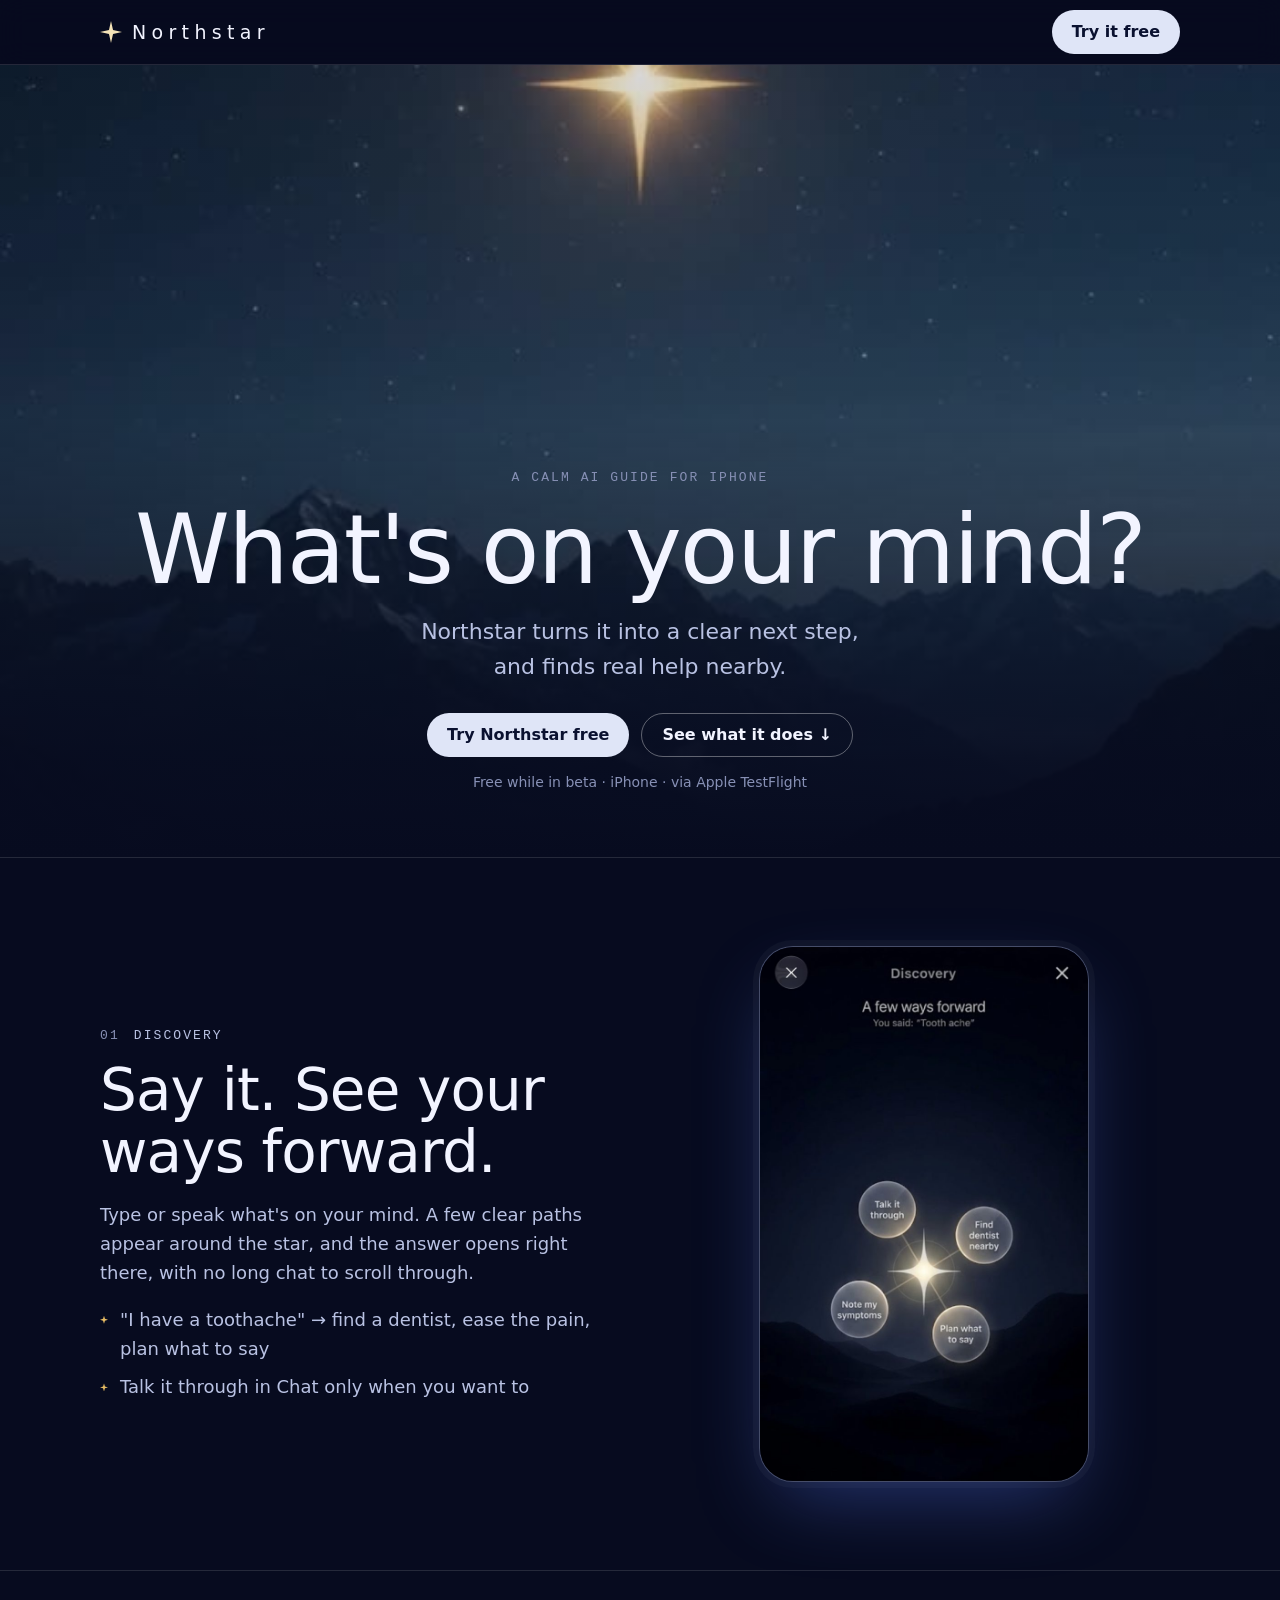
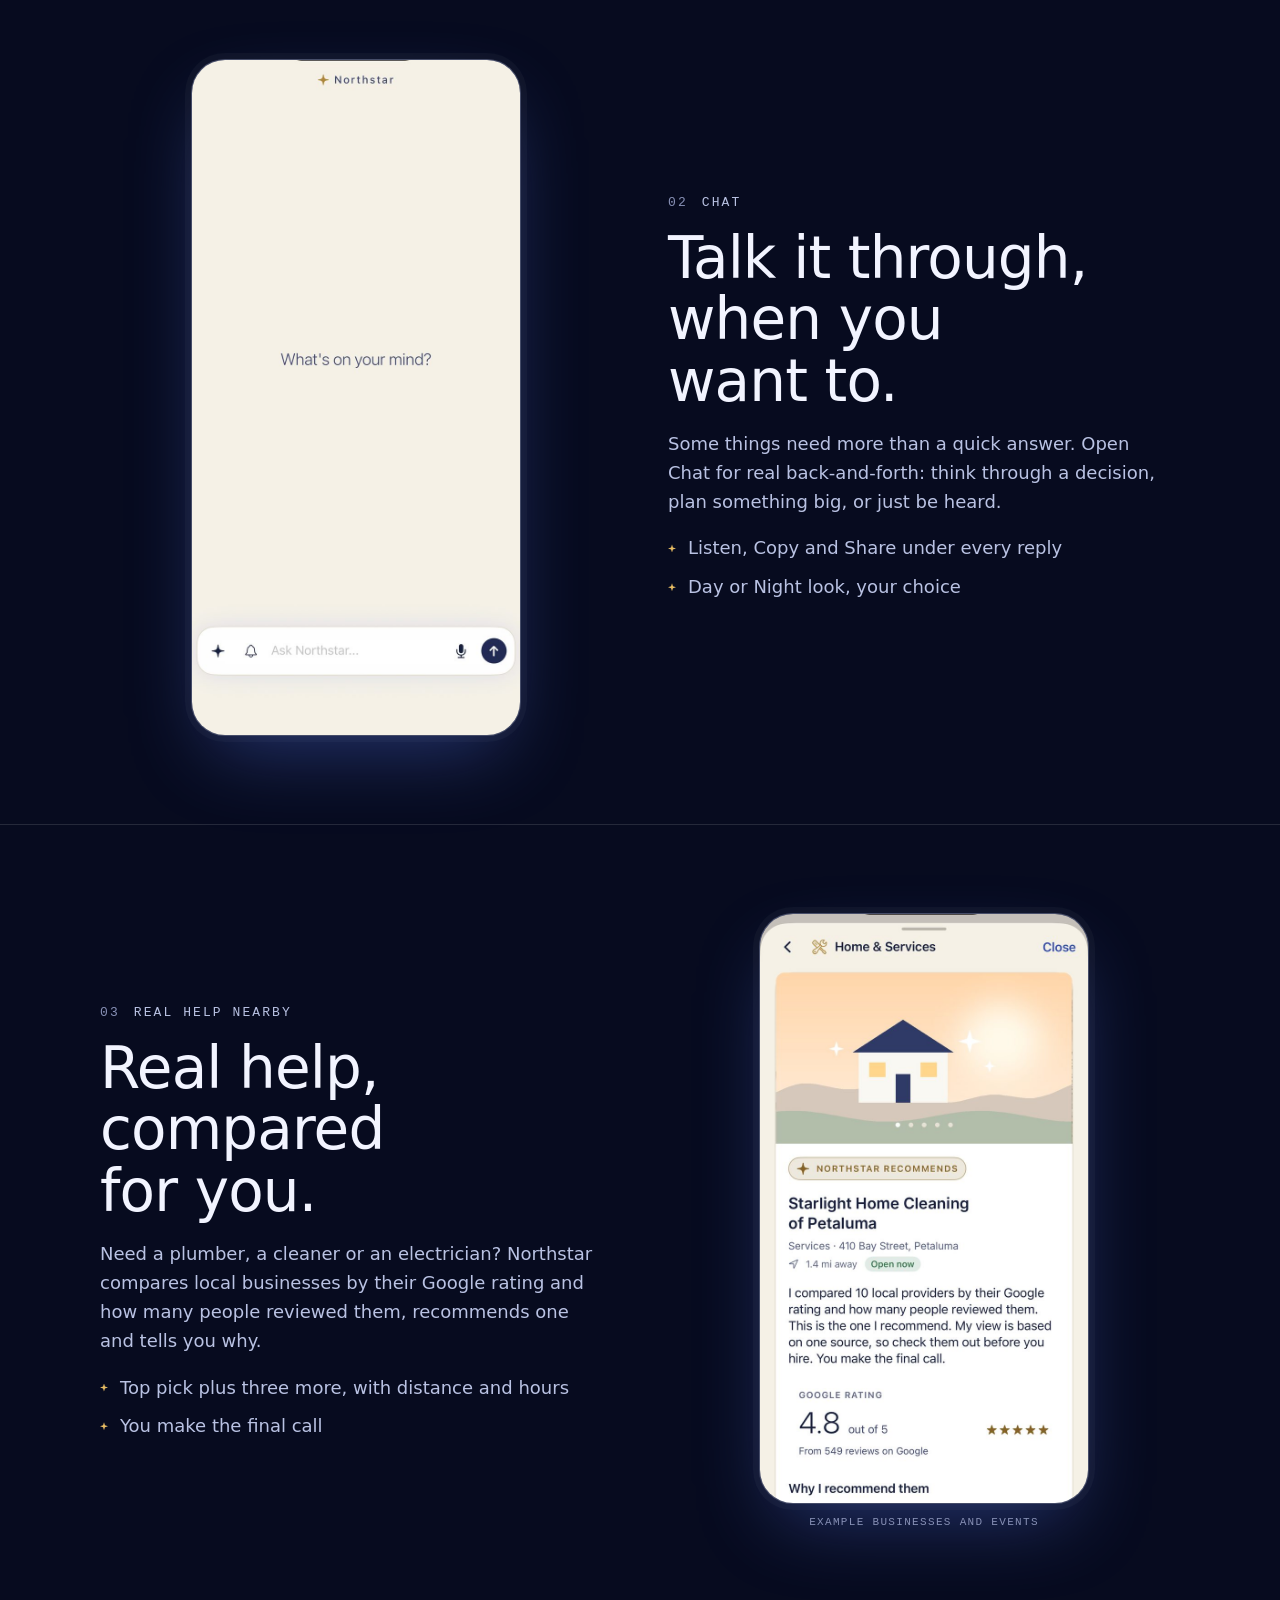
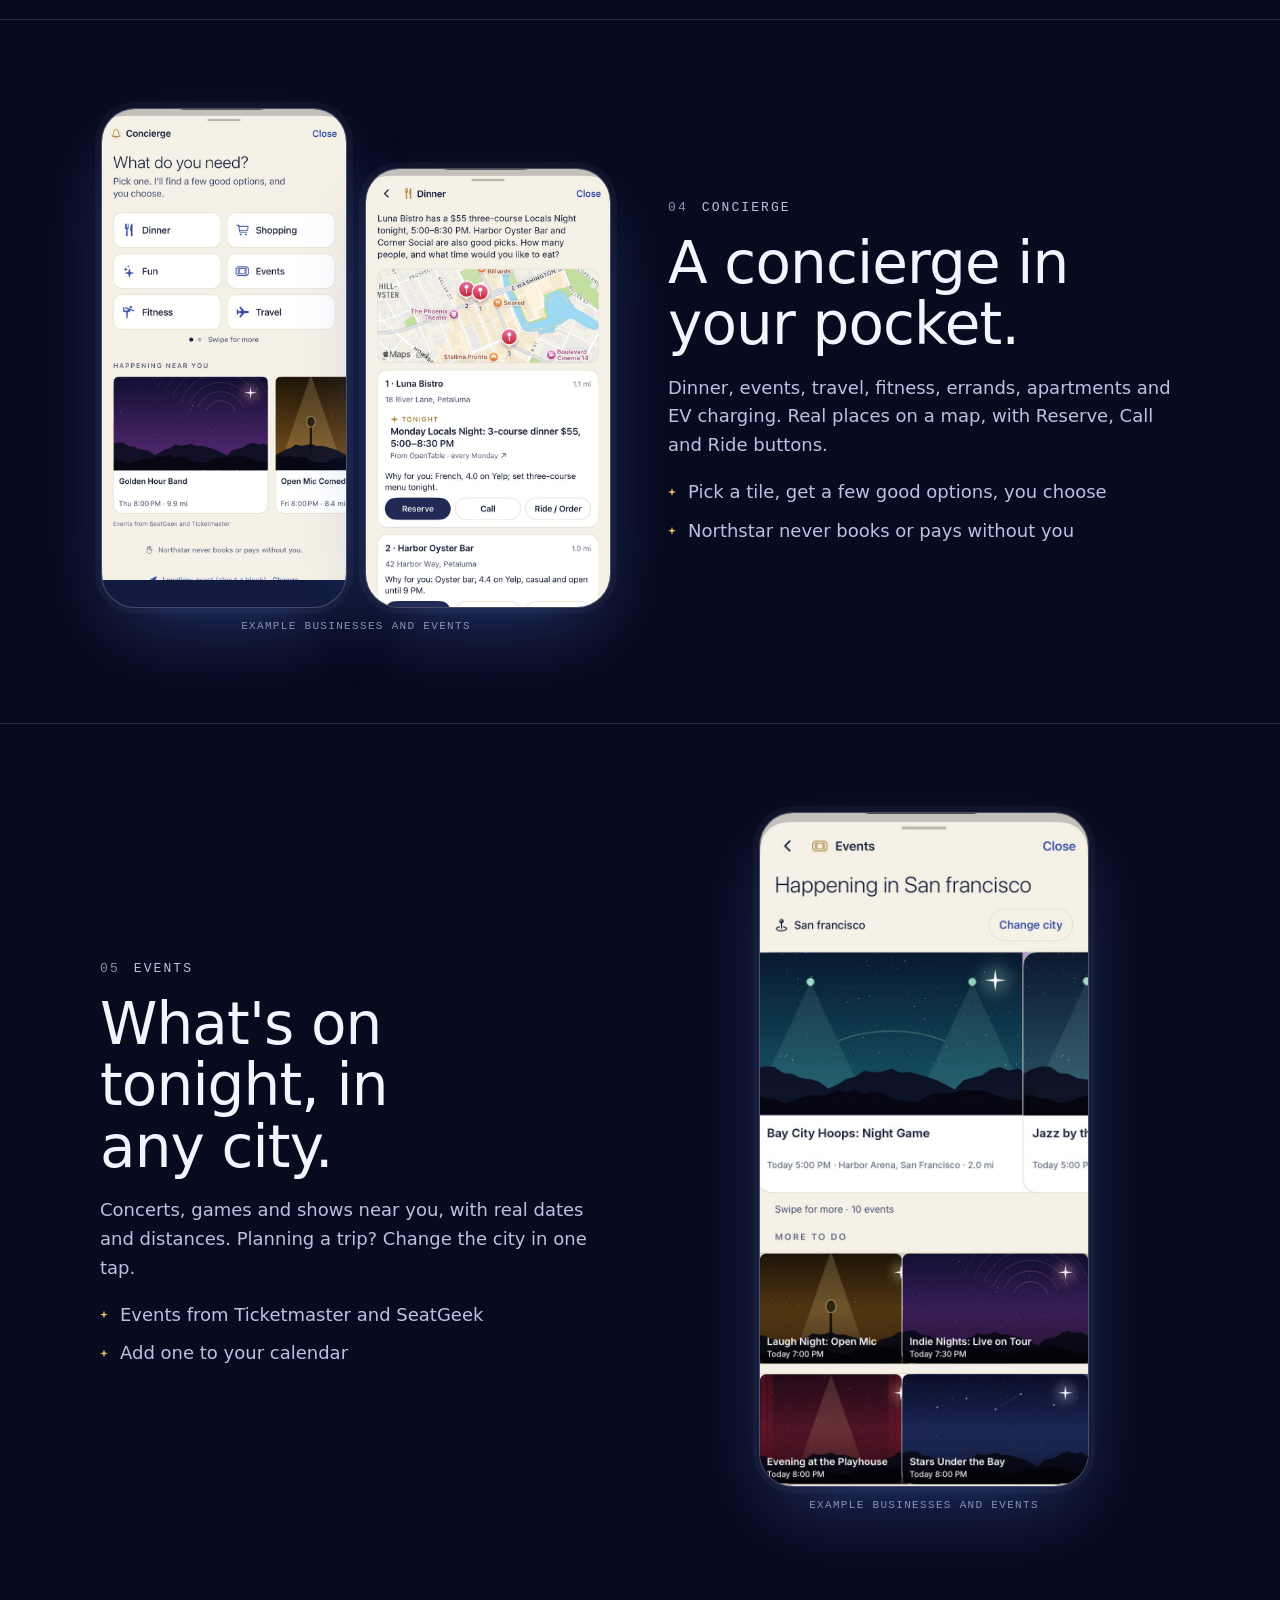
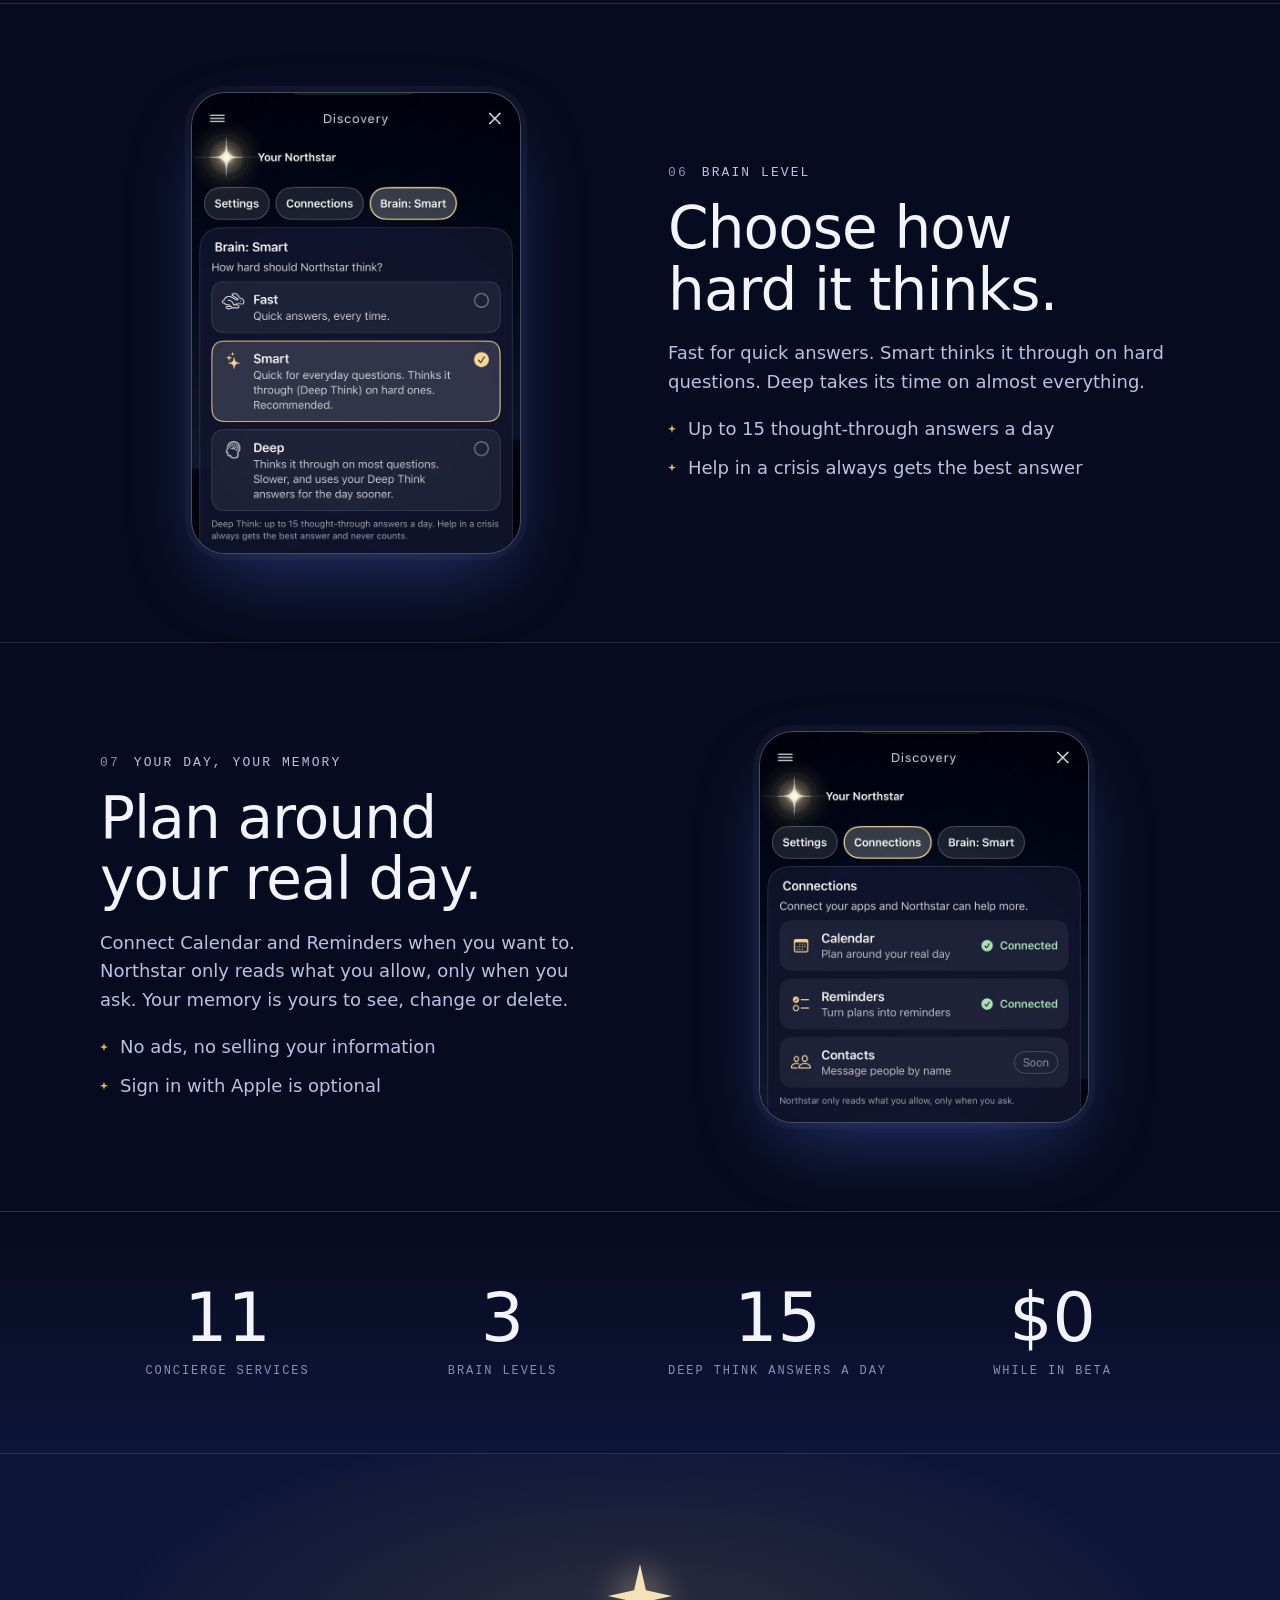
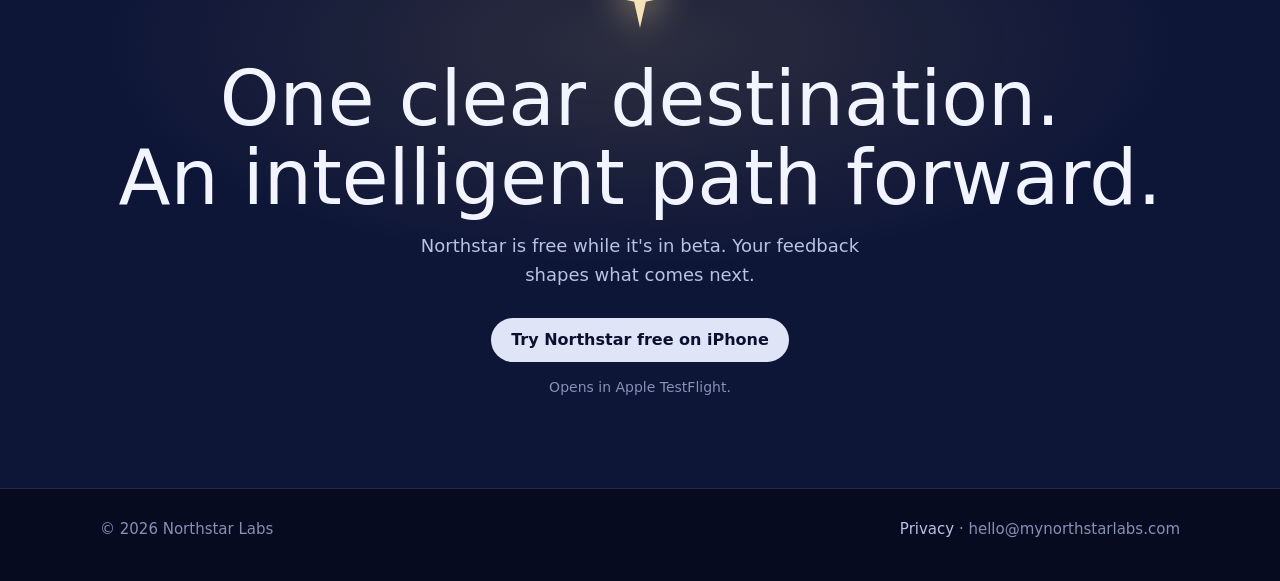
==== index.html @ f735e150 "New scrolling home page; privacy page update" ====
<!doctype html><html lang="en"><head><meta charset="utf-8"><meta name="viewport" content="width=device-width,initial-scale=1,viewport-fit=cover">
<title>Northstar: a calm AI guide for iPhone</title>
<meta name="description" content="Say what's on your mind. Northstar turns it into a clear next step and finds real help nearby. Free while in beta.">
<meta property="og:title" content="Northstar: a calm AI guide for iPhone">
<meta property="og:description" content="Say what's on your mind. Northstar turns it into a clear next step and finds real help nearby. Free while in beta.">
<meta property="og:image" content="https://mynorthstarlabs.com/media/share.jpg">
<meta property="og:url" content="https://mynorthstarlabs.com/">
<meta name="theme-color" content="#070b1f">
<link rel="icon" href="icon.png"></head><body>
<style>
/* Layout: one dark scrolling story. Video hero, then one feature per screen: number + title + plain sentence + the real app screen. */
:root{
  --night:#070b1f; --night2:#0e1638; --panel:#121b3f; --line:rgba(255,255,255,.12);
  --ink:#f2f4ff; --soft:#b9c2e3; --mute:#8790b5; --gold:#e6bb63; --silver:#dfe5f7;
  --display:-apple-system,"SF Pro Display",system-ui,"Segoe UI",Roboto,sans-serif;
  --mono:ui-monospace,"SF Mono",Menlo,Consolas,monospace;
  color-scheme:dark;
}
*{box-sizing:border-box}
html{scroll-behavior:smooth}
body{margin:0;background:var(--night);color:var(--ink);font-family:var(--display);font-size:18px;line-height:1.6;-webkit-font-smoothing:antialiased}
a{color:inherit}
.gutter{padding-left:max(20px,env(safe-area-inset-left,0px));padding-right:max(20px,env(safe-area-inset-right,0px))}
.wrap{max-width:1080px;margin:0 auto}

/* top bar */
.bar{position:sticky;top:env(safe-area-inset-top,0px);z-index:20;background:rgba(7,11,31,.72);backdrop-filter:blur(14px);-webkit-backdrop-filter:blur(14px);border-bottom:1px solid var(--line)}
.bar .wrap{display:flex;align-items:center;justify-content:space-between;height:64px}
.mark{display:flex;align-items:center;gap:10px;text-decoration:none;font-weight:300;letter-spacing:.28em;font-size:19px}
.mark svg{width:22px;height:22px}
.pill{display:inline-flex;align-items:center;gap:8px;min-height:44px;padding:0 20px;border-radius:999px;text-decoration:none;font-weight:600;font-size:16px}
.pill.light{background:var(--silver);color:#0a1130}
.pill.ghost{border:1px solid rgba(255,255,255,.35);color:var(--ink)}
.pill:focus-visible{outline:2px solid var(--gold);outline-offset:3px}

/* hero */
.hero{position:relative;min-height:min(88svh,900px);display:flex;align-items:flex-end;overflow:hidden;isolation:isolate}
.hero video,.hero .poster{position:absolute;inset:0;width:100%;height:100%;object-fit:cover;z-index:-2}
.hero::after{content:"";position:absolute;inset:0;z-index:-1;background:linear-gradient(180deg,rgba(7,11,31,.15) 0%,rgba(7,11,31,.2) 45%,rgba(7,11,31,.92) 88%,var(--night) 100%)}
.hero .wrap{width:100%;padding-block:0 64px;text-align:center}
.eyebrow{font-family:var(--mono);font-size:13px;letter-spacing:.16em;text-transform:uppercase;color:var(--mute)}
.eyebrow b{color:var(--soft);font-weight:400;margin-left:14px}
.hero h1{font-weight:200;font-size:clamp(46px,11vw,96px);line-height:1.02;letter-spacing:-.02em;margin:14px 0 14px;text-wrap:balance}
.hero p{margin:0 auto;max-width:34ch;color:var(--soft);font-size:clamp(18px,4.4vw,22px)}
.actions{display:flex;flex-wrap:wrap;gap:12px;justify-content:center;margin-top:28px}
.small{font-size:14px;color:var(--mute);margin-top:14px}

/* features */
.feature{padding-block:88px;border-top:1px solid var(--line)}
.feature .wrap{display:grid;grid-template-columns:1fr 1fr;gap:56px;align-items:center}
.feature:nth-of-type(odd) .text{order:2}
.text{min-width:0}
.feature h2{font-weight:300;font-size:clamp(36px,7vw,58px);line-height:1.06;letter-spacing:-.015em;margin:14px 0 18px;text-wrap:balance}
.feature p{color:var(--soft);margin:0 0 14px;max-width:44ch}
.points{list-style:none;padding:0;margin:18px 0 0;display:grid;gap:10px}
.points li{display:flex;gap:12px;color:var(--soft)}
.points li::before{content:"";flex:none;width:8px;height:8px;margin-top:10px;background:var(--gold);clip-path:polygon(50% 0,62% 38%,100% 50%,62% 62%,50% 100%,38% 62%,0 50%,38% 38%)}
.shots{display:flex;gap:18px;justify-content:center;min-width:0}
.phone{margin:0;width:min(330px,100%);border-radius:34px;overflow:hidden;border:1px solid rgba(255,255,255,.22);background:var(--panel);box-shadow:0 30px 80px -20px rgba(80,110,220,.45),0 0 0 6px rgba(255,255,255,.03)}
.phone img{display:block;width:100%;height:auto}
.shots.two .phone{width:min(250px,48%)}
.shots.two .phone:last-child{margin-top:60px}
.note{font-family:var(--mono);font-size:11px;letter-spacing:.12em;text-transform:uppercase;color:var(--mute);margin-top:10px;text-align:center}
.shotcol{display:flex;flex-direction:column;align-items:center;min-width:0}

/* facts */
.facts{padding-block:72px;border-top:1px solid var(--line);background:linear-gradient(180deg,var(--night),var(--night2))}
.grid{display:grid;grid-template-columns:repeat(4,1fr);gap:20px;text-align:center}
.fact b{display:block;font-weight:200;font-size:clamp(44px,9vw,68px);line-height:1;font-variant-numeric:tabular-nums}
.fact span{display:block;margin-top:10px;font-family:var(--mono);font-size:12px;letter-spacing:.16em;text-transform:uppercase;color:var(--mute)}

/* closing */
.cta{padding-block:110px 90px;text-align:center;border-top:1px solid var(--line);background:radial-gradient(60% 50% at 50% 30%,rgba(230,187,99,.14),transparent 70%),var(--night2)}
.cta .star{width:64px;height:64px;filter:drop-shadow(0 0 18px rgba(255,226,160,.8))}
.cta h2{font-weight:200;font-size:clamp(40px,9vw,76px);line-height:1.05;margin:22px 0 14px;text-wrap:balance}
.cta p{color:var(--soft);margin:0 auto;max-width:40ch}
footer{padding-block:28px 40px;border-top:1px solid var(--line);color:var(--mute);font-size:15px}
footer .wrap{display:flex;flex-wrap:wrap;gap:8px 22px;justify-content:space-between}
footer a{color:var(--soft);text-decoration:none}

@media (max-width:760px){
  .feature{padding-block:64px}
  .feature .wrap{grid-template-columns:1fr;gap:36px}
  .feature:nth-of-type(odd) .text{order:0}
  .text{text-align:left}
  .grid{grid-template-columns:repeat(2,1fr);row-gap:36px}
}
@media (prefers-reduced-motion:reduce){html{scroll-behavior:auto}}
</style>

<header class="bar gutter"><div class="wrap">
  <a class="mark" href="#top" aria-label="Northstar home">
    <svg viewBox="0 0 24 24" aria-hidden="true"><path fill="#f4e3b8" d="M12 0l2.2 9.8L24 12l-9.8 2.2L12 24l-2.2-9.8L0 12l9.8-2.2z"/></svg>Northstar</a>
  <a class="pill light" href="https://testflight.apple.com/join/TK7BRNar">Try it free</a>
</div></header>

<section class="hero gutter" id="top">
  <img class="poster" src="media/hero-poster.jpg" alt="">
  <video autoplay muted loop playsinline poster="media/hero-poster.jpg" aria-hidden="true">
    <source src="media/hero.mp4" type="video/mp4">
  </video>
  <div class="wrap">
    <div class="eyebrow">A calm AI guide for iPhone</div>
    <h1>What's on your mind?</h1>
    <p>Northstar turns it into a clear next step, and finds real help nearby.</p>
    <div class="actions">
      <a class="pill light" href="https://testflight.apple.com/join/TK7BRNar">Try Northstar free</a>
      <a class="pill ghost" href="#discovery">See what it does ↓</a>
    </div>
    <div class="small">Free while in beta · iPhone · via Apple TestFlight</div>
  </div>
</section>

<section class="feature gutter" id="discovery"><div class="wrap">
  <div class="text">
    <div class="eyebrow">01<b>Discovery</b></div>
    <h2>Say it. See your ways forward.</h2>
    <p>Type or speak what's on your mind. A few clear paths appear around the star, and the answer opens right there, with no long chat to scroll through.</p>
    <ul class="points"><li>"I have a toothache" → find a dentist, ease the pain, plan what to say</li><li>Talk it through in Chat only when you want to</li></ul>
  </div>
  <div class="shots"><figure class="phone"><img src="media/discovery.jpg" alt="Discovery screen: a glowing star with four suggestion bubbles for a toothache" width="720" height="1172"></figure></div>
</div></section>

<section class="feature gutter"><div class="wrap">
  <div class="text">
    <div class="eyebrow">02<b>Chat</b></div>
    <h2>Talk it through, when you want to.</h2>
    <p>Some things need more than a quick answer. Open Chat for real back-and-forth: think through a decision, plan something big, or just be heard.</p>
    <ul class="points"><li>Listen, Copy and Share under every reply</li><li>Day or Night look, your choice</li></ul>
  </div>
  <div class="shots"><figure class="phone"><img src="media/chat.jpg" alt="Chat screen in the Day look: Northstar asks What's on your mind?" width="720" height="1390"></figure></div>
</div></section>

<section class="feature gutter"><div class="wrap">
  <div class="text">
    <div class="eyebrow">03<b>Real help nearby</b></div>
    <h2>Real help, compared for you.</h2>
    <p>Need a plumber, a cleaner or an electrician? Northstar compares local businesses by their Google rating and how many people reviewed them, recommends one and tells you why.</p>
    <ul class="points"><li>Top pick plus three more, with distance and hours</li><li>You make the final call</li></ul>
  </div>
  <div class="shotcol"><div class="shots"><figure class="phone"><img src="media/provider.jpg" alt="Northstar Recommends card: an example cleaning service, 4.8 out of 5" width="720" height="1292"></figure></div><div class="note">Example businesses and events</div></div>
</div></section>

<section class="feature gutter"><div class="wrap">
  <div class="text">
    <div class="eyebrow">04<b>Concierge</b></div>
    <h2>A concierge in your pocket.</h2>
    <p>Dinner, events, travel, fitness, errands, apartments and EV charging. Real places on a map, with Reserve, Call and Ride buttons.</p>
    <ul class="points"><li>Pick a tile, get a few good options, you choose</li><li>Northstar never books or pays without you</li></ul>
  </div>
  <div class="shotcol"><div class="shots two"><figure class="phone"><img src="media/concierge.jpg" alt="Concierge screen with service tiles: Dinner, Shopping, Fun, Events, Fitness, Travel" width="720" height="1390"></figure><figure class="phone"><img src="media/dinner.jpg" alt="Dinner results with a map and Reserve, Call and Ride buttons" width="720" height="1292"></figure></div><div class="note">Example businesses and events</div></div>
</div></section>

<section class="feature gutter"><div class="wrap">
  <div class="text">
    <div class="eyebrow">05<b>Events</b></div>
    <h2>What's on tonight, in any city.</h2>
    <p>Concerts, games and shows near you, with real dates and distances. Planning a trip? Change the city in one tap.</p>
    <ul class="points"><li>Events from Ticketmaster and SeatGeek</li><li>Add one to your calendar</li></ul>
  </div>
  <div class="shotcol"><div class="shots"><figure class="phone"><img src="media/events.jpg" alt="Events screen: Happening in San Francisco, with a Change city button" width="720" height="1478"></figure></div><div class="note">Example businesses and events</div></div>
</div></section>

<section class="feature gutter"><div class="wrap">
  <div class="text">
    <div class="eyebrow">06<b>Brain level</b></div>
    <h2>Choose how hard it thinks.</h2>
    <p>Fast for quick answers. Smart thinks it through on hard questions. Deep takes its time on almost everything.</p>
    <ul class="points"><li>Up to 15 thought-through answers a day</li><li>Help in a crisis always gets the best answer</li></ul>
  </div>
  <div class="shots"><figure class="phone"><img src="media/brain.jpg" alt="Brain level choices: Fast, Smart (selected) and Deep" width="720" height="1009"></figure></div>
</div></section>

<section class="feature gutter"><div class="wrap">
  <div class="text">
    <div class="eyebrow">07<b>Your day, your memory</b></div>
    <h2>Plan around your real day.</h2>
    <p>Connect Calendar and Reminders when you want to. Northstar only reads what you allow, only when you ask. Your memory is yours to see, change or delete.</p>
    <ul class="points"><li>No ads, no selling your information</li><li>Sign in with Apple is optional</li></ul>
  </div>
  <div class="shots"><figure class="phone"><img src="media/connections.jpg" alt="Connections: Calendar and Reminders connected, Contacts coming soon" width="720" height="856"></figure></div>
</div></section>

<section class="facts gutter"><div class="wrap grid">
  <div class="fact"><b>11</b><span>Concierge services</span></div>
  <div class="fact"><b>3</b><span>Brain levels</span></div>
  <div class="fact"><b>15</b><span>Deep Think answers a day</span></div>
  <div class="fact"><b>$0</b><span>While in beta</span></div>
</div></section>

<section class="cta gutter"><div class="wrap">
  <svg class="star" viewBox="0 0 24 24" aria-hidden="true"><path fill="#f4e3b8" d="M12 0l2.2 9.8L24 12l-9.8 2.2L12 24l-2.2-9.8L0 12l9.8-2.2z"/></svg>
  <h2>One clear destination.<br>An intelligent path forward.</h2>
  <p>Northstar is free while it's in beta. Your feedback shapes what comes next.</p>
  <div class="actions"><a class="pill light" href="https://testflight.apple.com/join/TK7BRNar">Try Northstar free on iPhone</a></div>
  <div class="small">Opens in Apple TestFlight.</div>
</div></section>

<footer class="gutter"><div class="wrap">
  <span>© 2026 Northstar Labs</span>
  <span><a href="privacy.html">Privacy</a> · hello@mynorthstarlabs.com</span>
</div></footer>
</body></html>
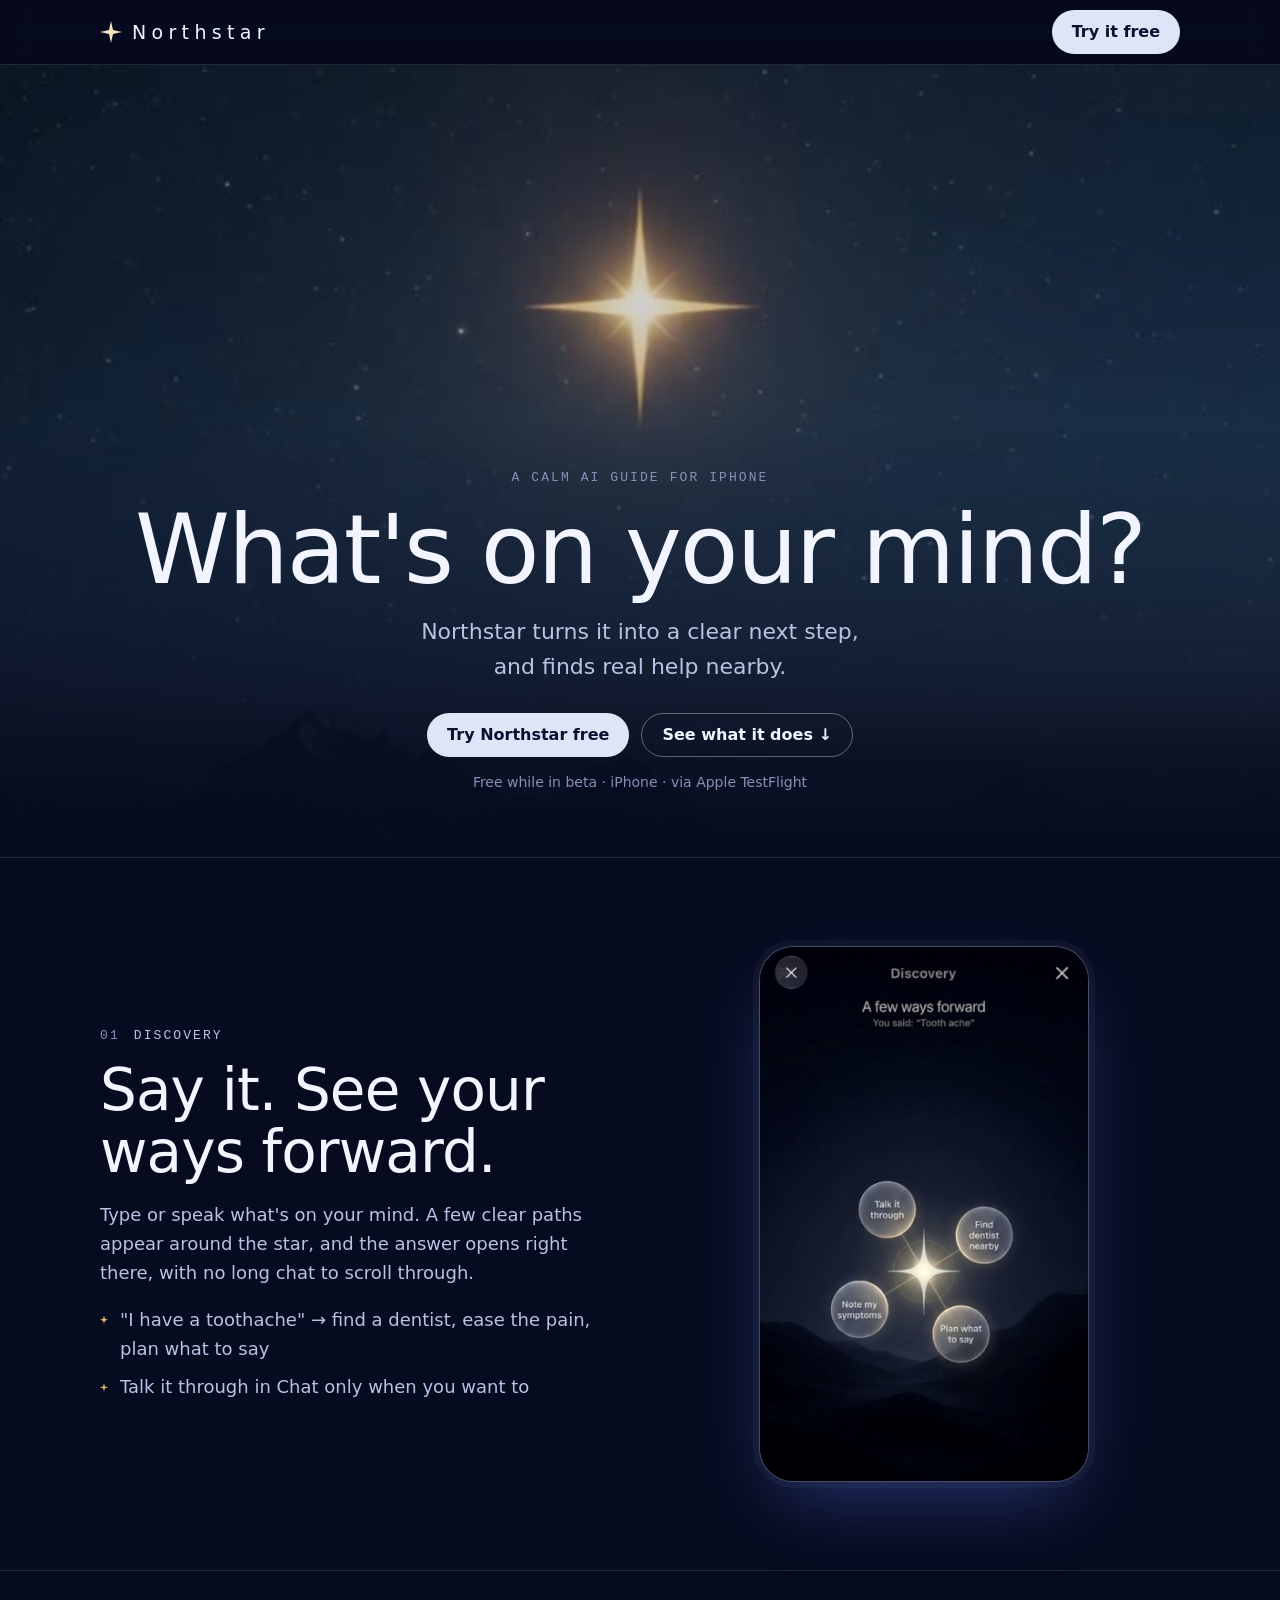
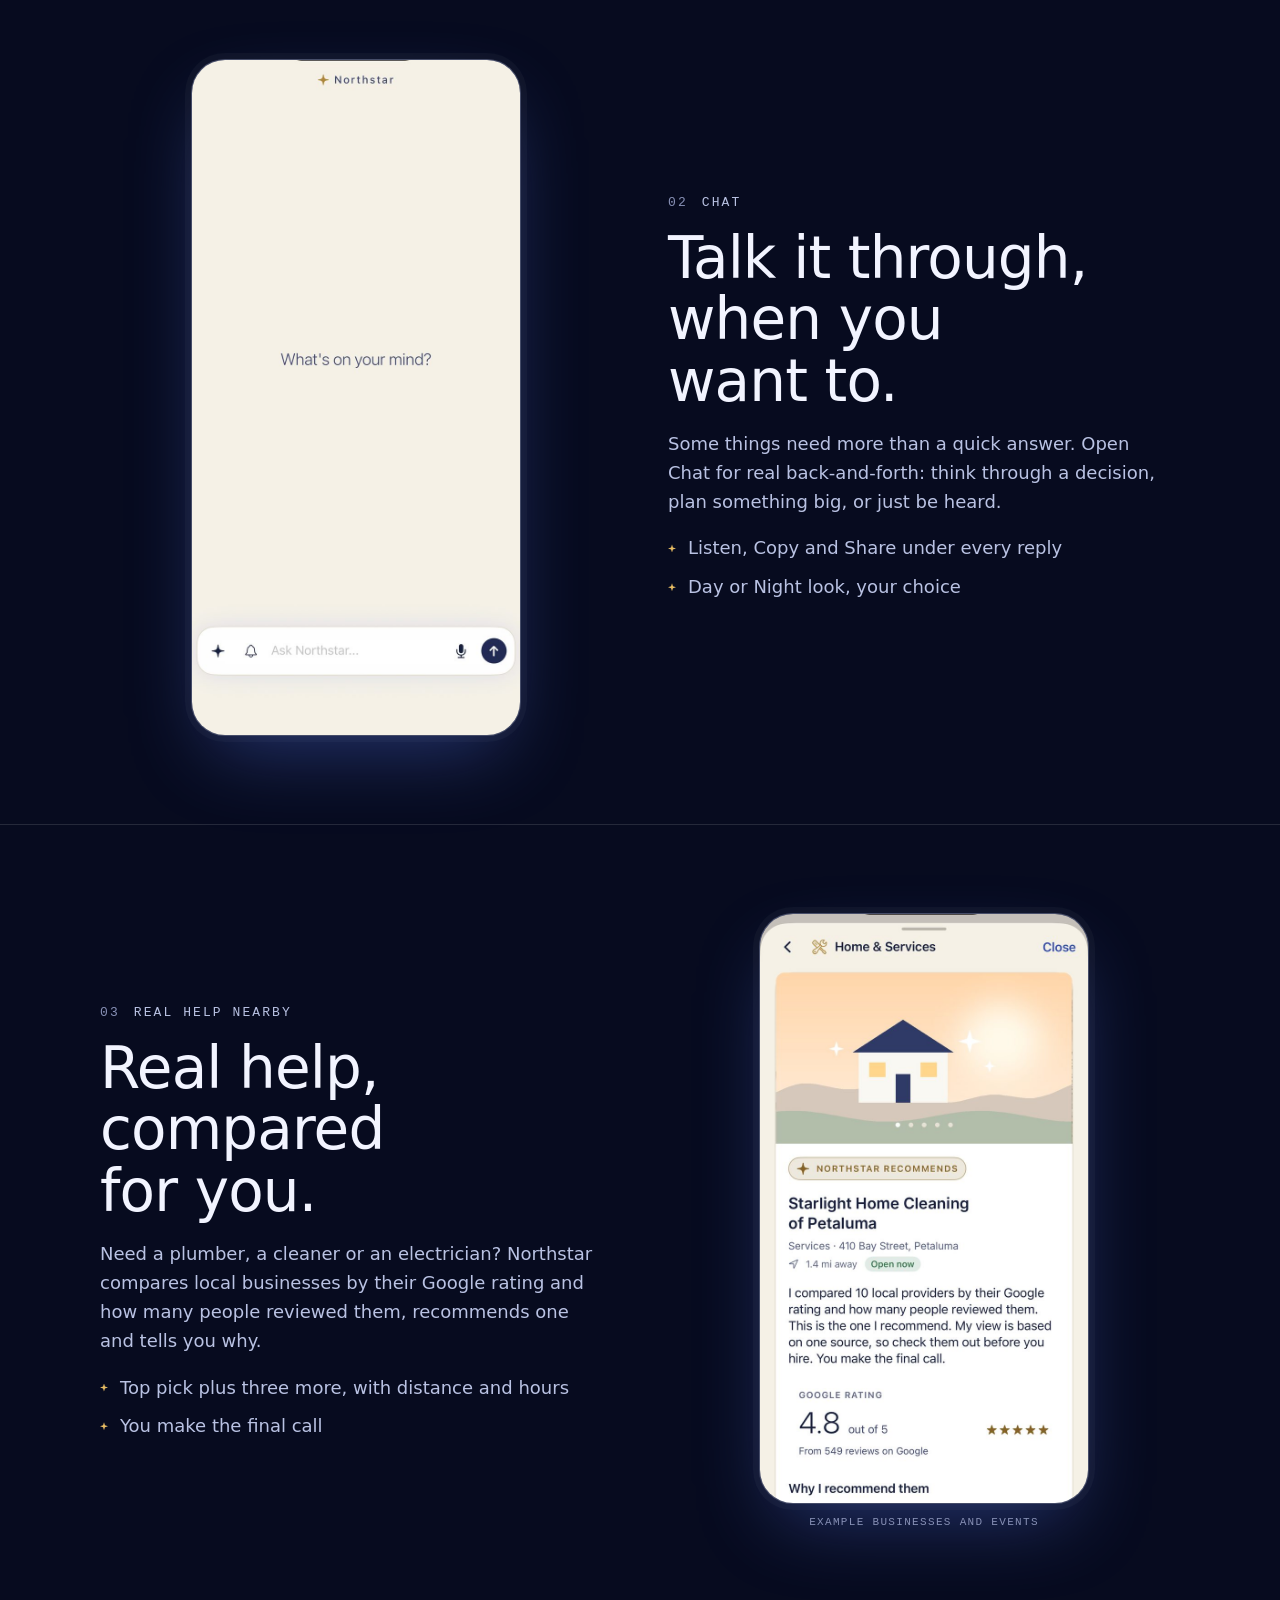
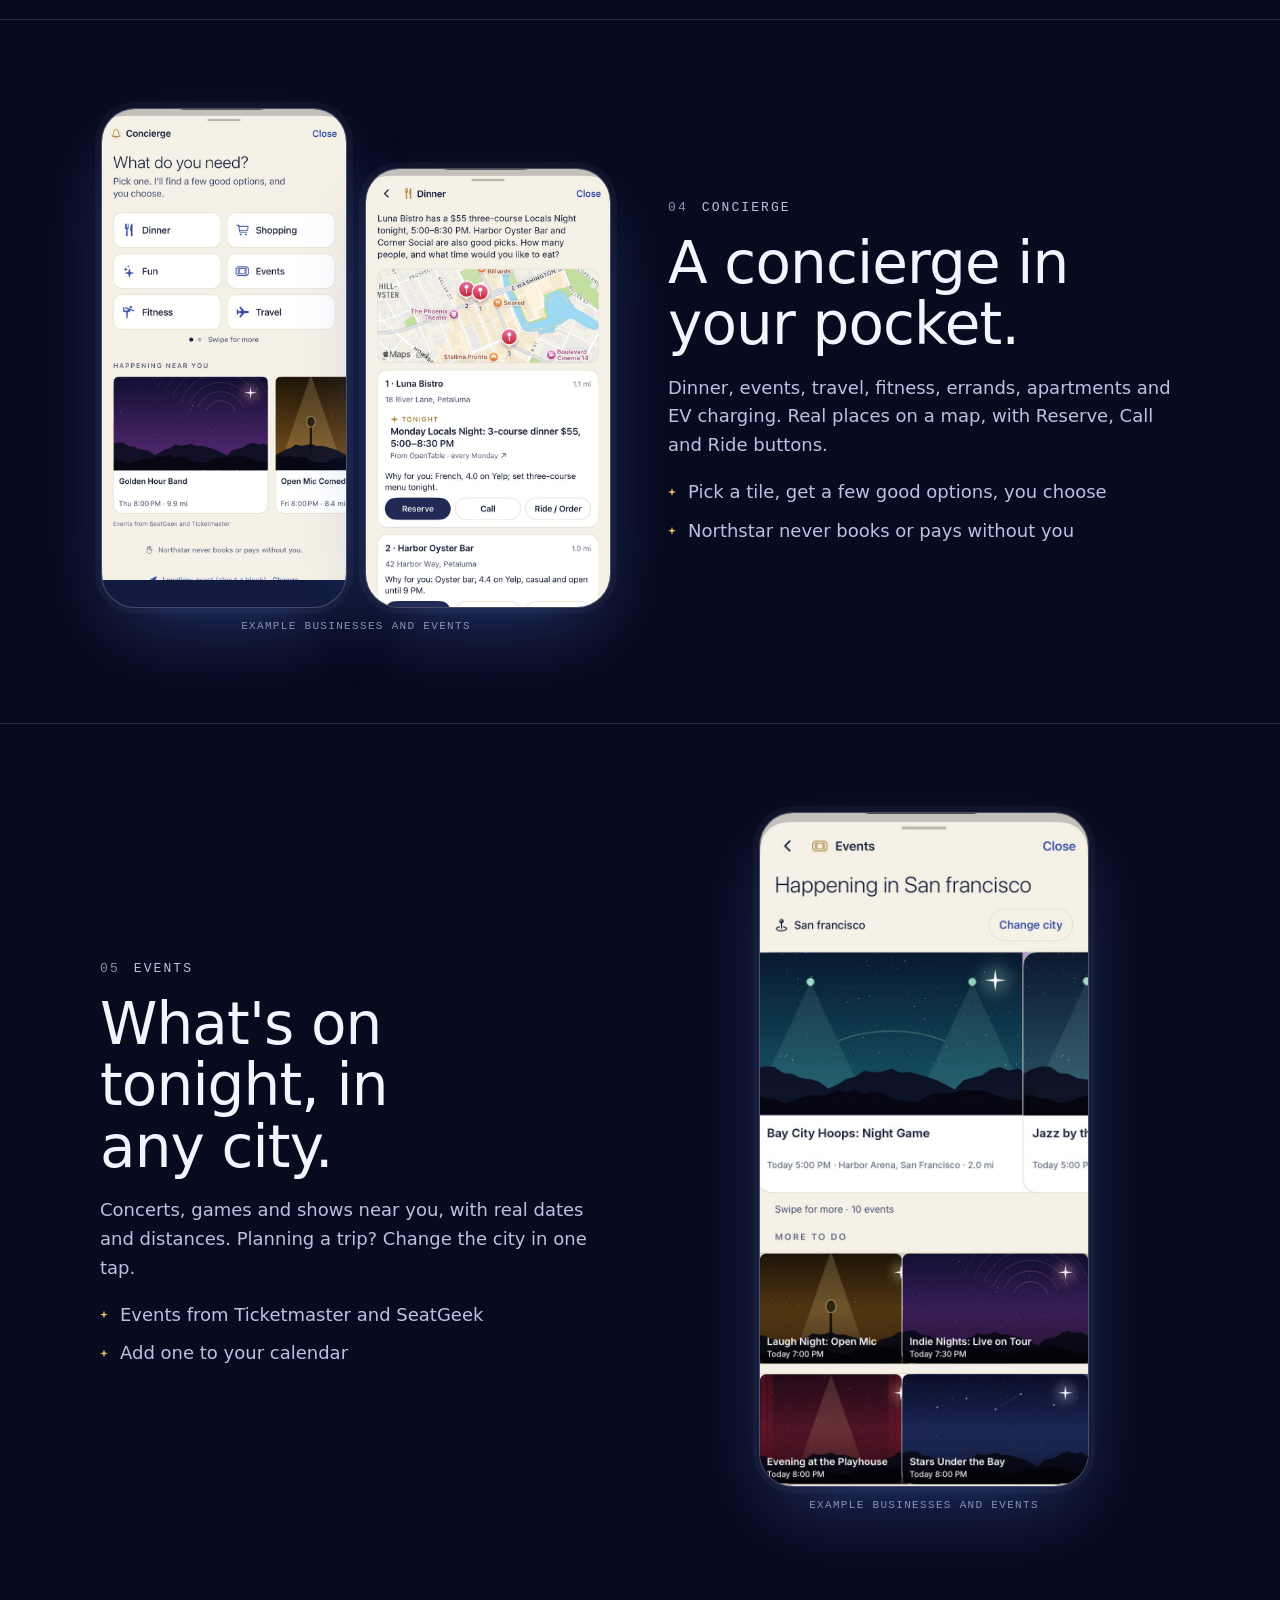
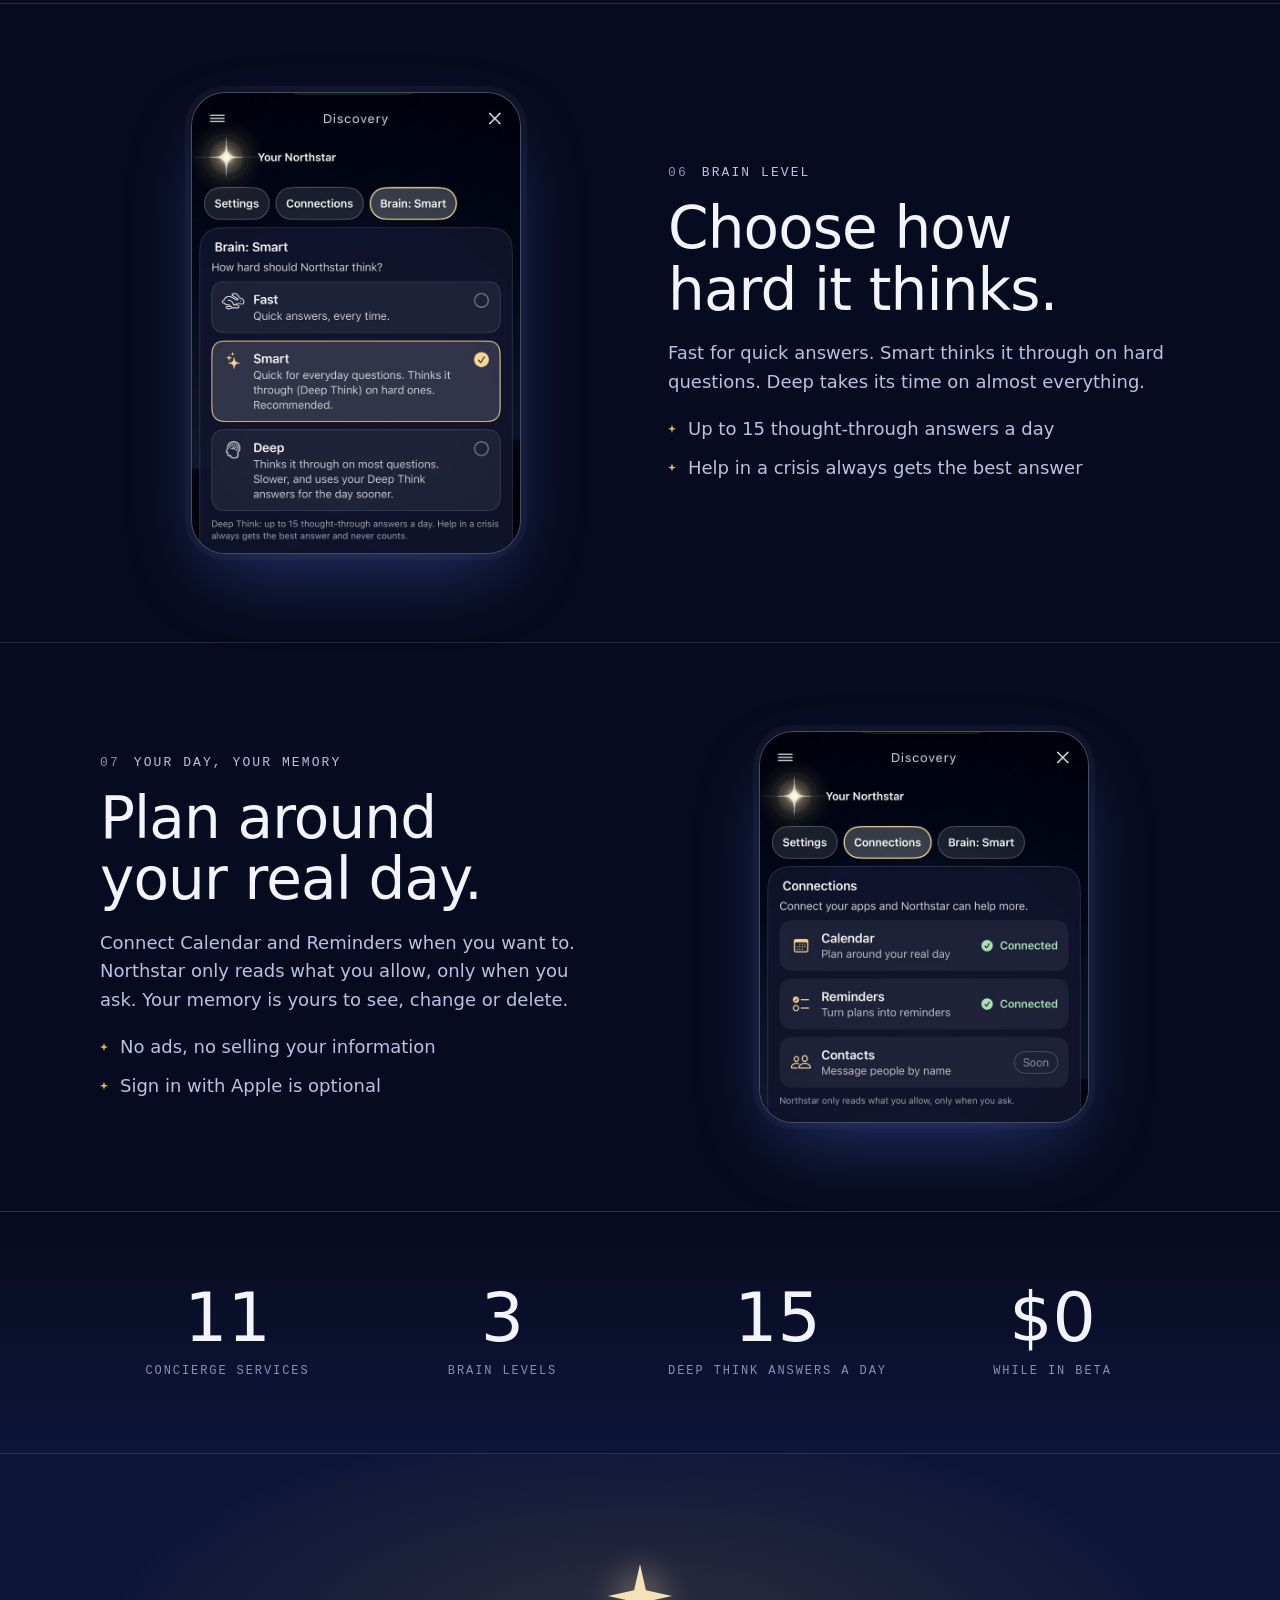
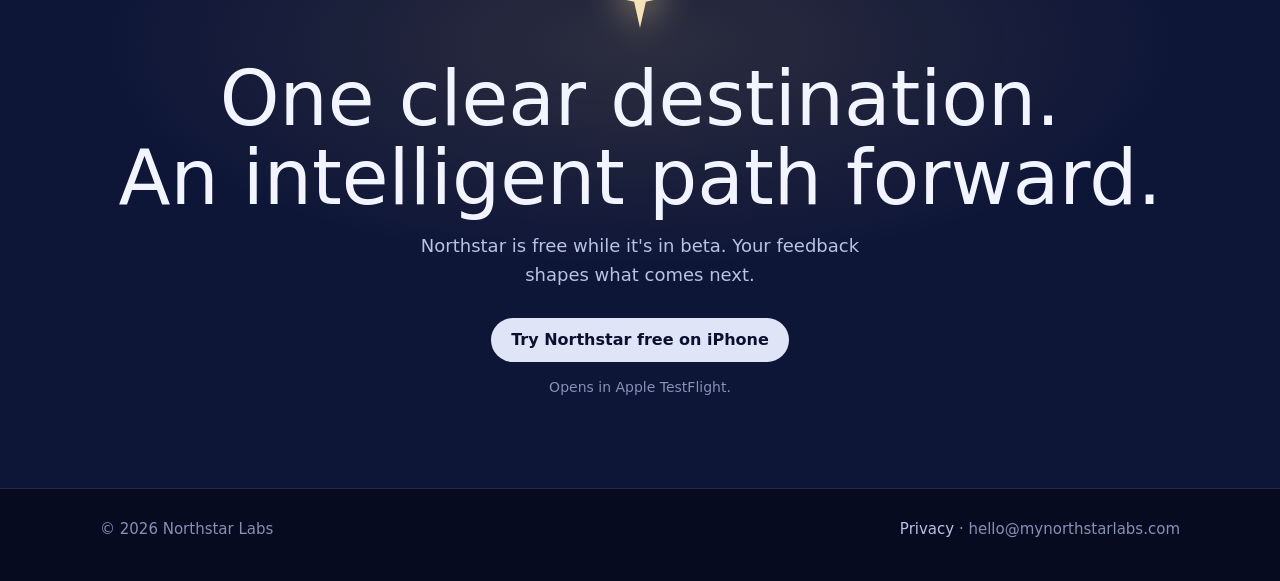
==== commit e5bd715c: "Home page: keep the star in view on wide screens" ====
--- a/index.html
+++ b/index.html
@@ -36,6 +36,8 @@
 /* hero */
 .hero{position:relative;min-height:min(88svh,900px);display:flex;align-items:flex-end;overflow:hidden;isolation:isolate}
 .hero video,.hero .poster{position:absolute;inset:0;width:100%;height:100%;object-fit:cover;z-index:-2}
+/* Wide screens: the tall star video is cropped from its upper part so the star sits in view, below the menu bar */
+@media (min-aspect-ratio:1/1){.hero video,.hero .poster{object-position:50% 35%}}
 .hero::after{content:"";position:absolute;inset:0;z-index:-1;background:linear-gradient(180deg,rgba(7,11,31,.15) 0%,rgba(7,11,31,.2) 45%,rgba(7,11,31,.92) 88%,var(--night) 100%)}
 .hero .wrap{width:100%;padding-block:0 64px;text-align:center}
 .eyebrow{font-family:var(--mono);font-size:13px;letter-spacing:.16em;text-transform:uppercase;color:var(--mute)}
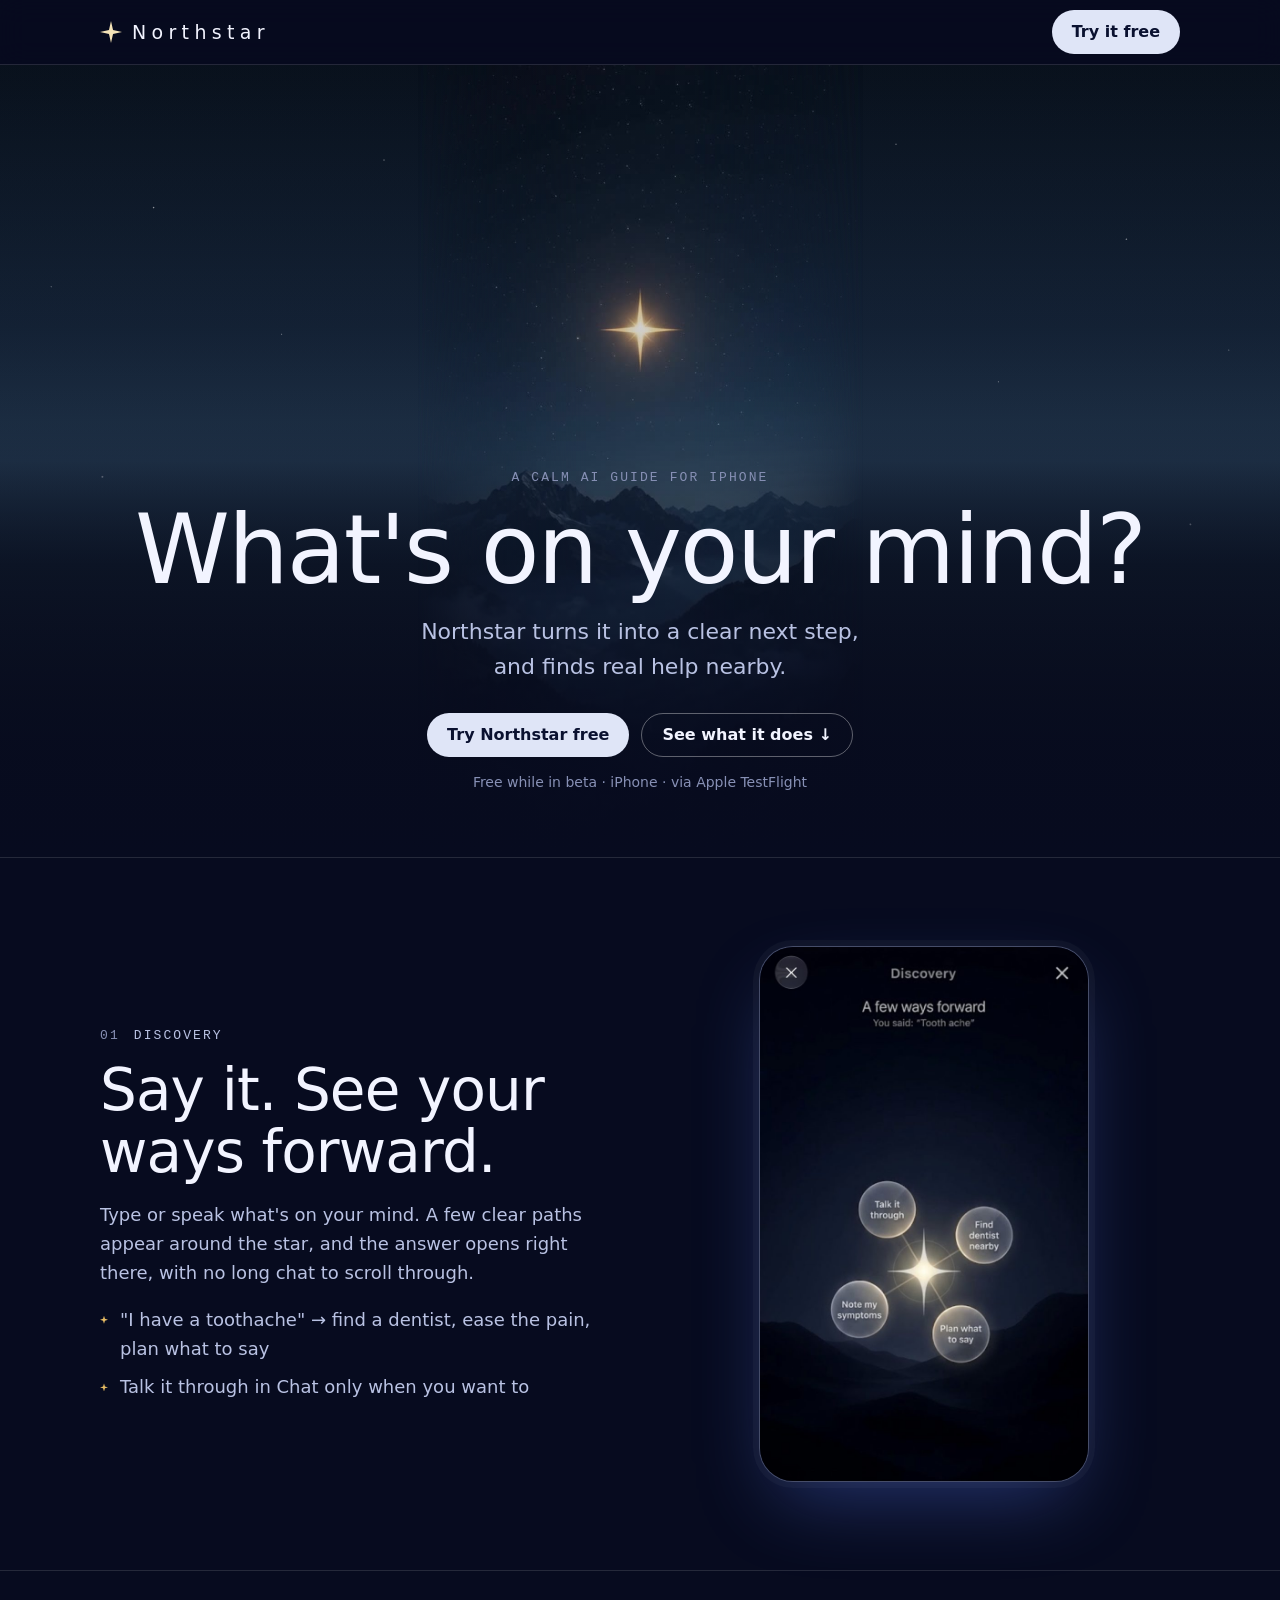
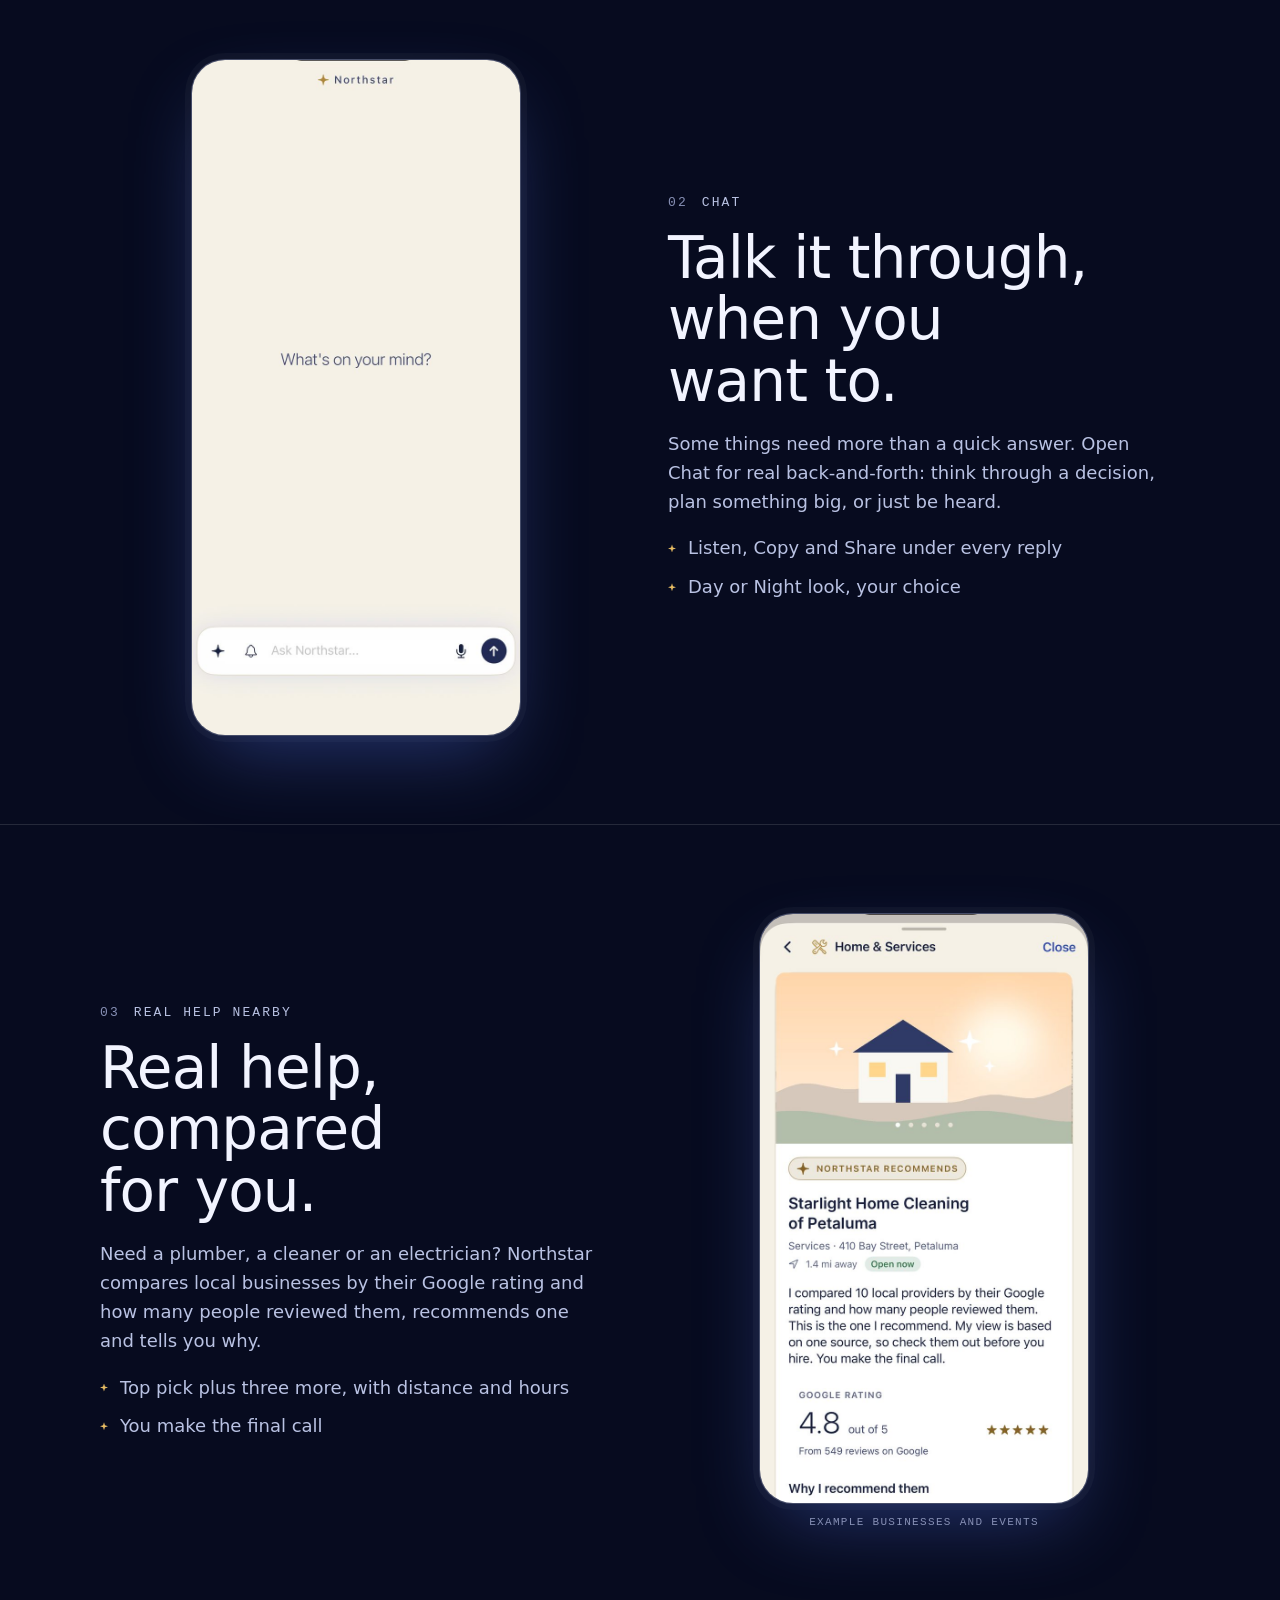
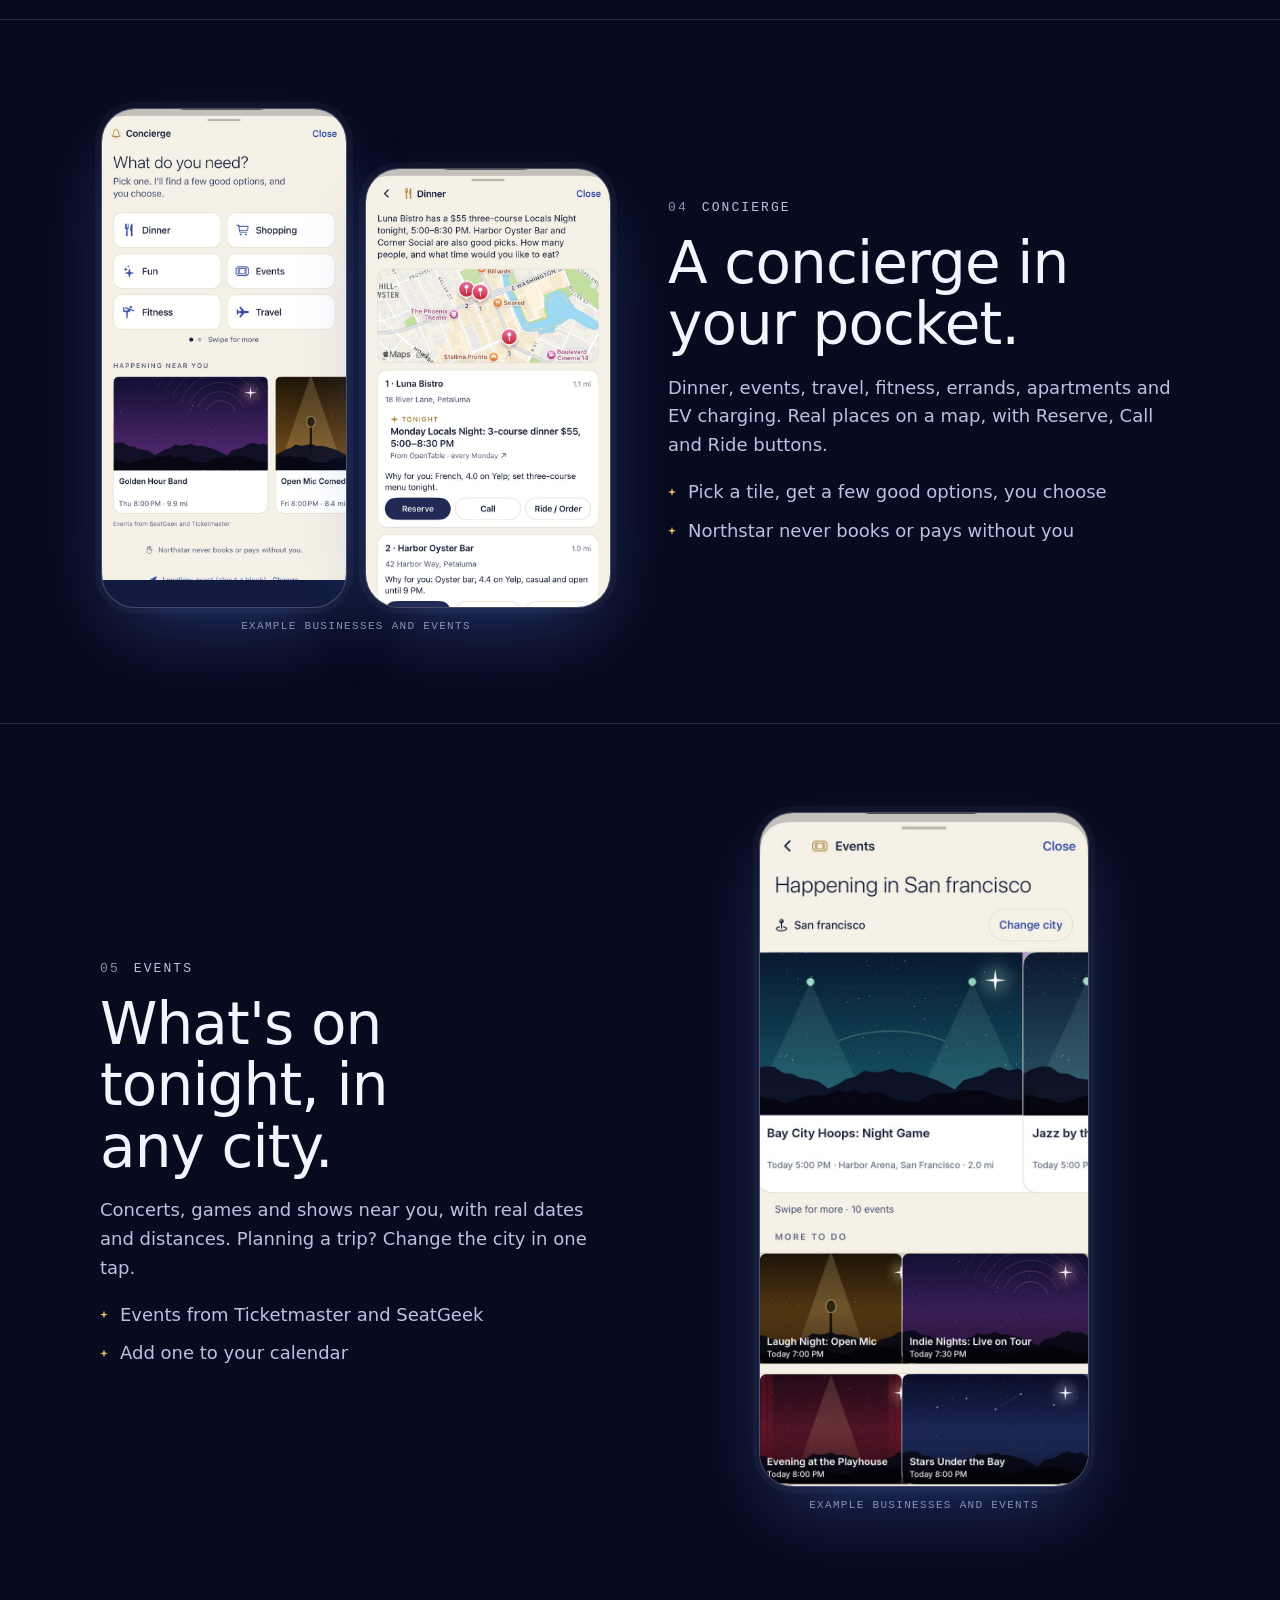
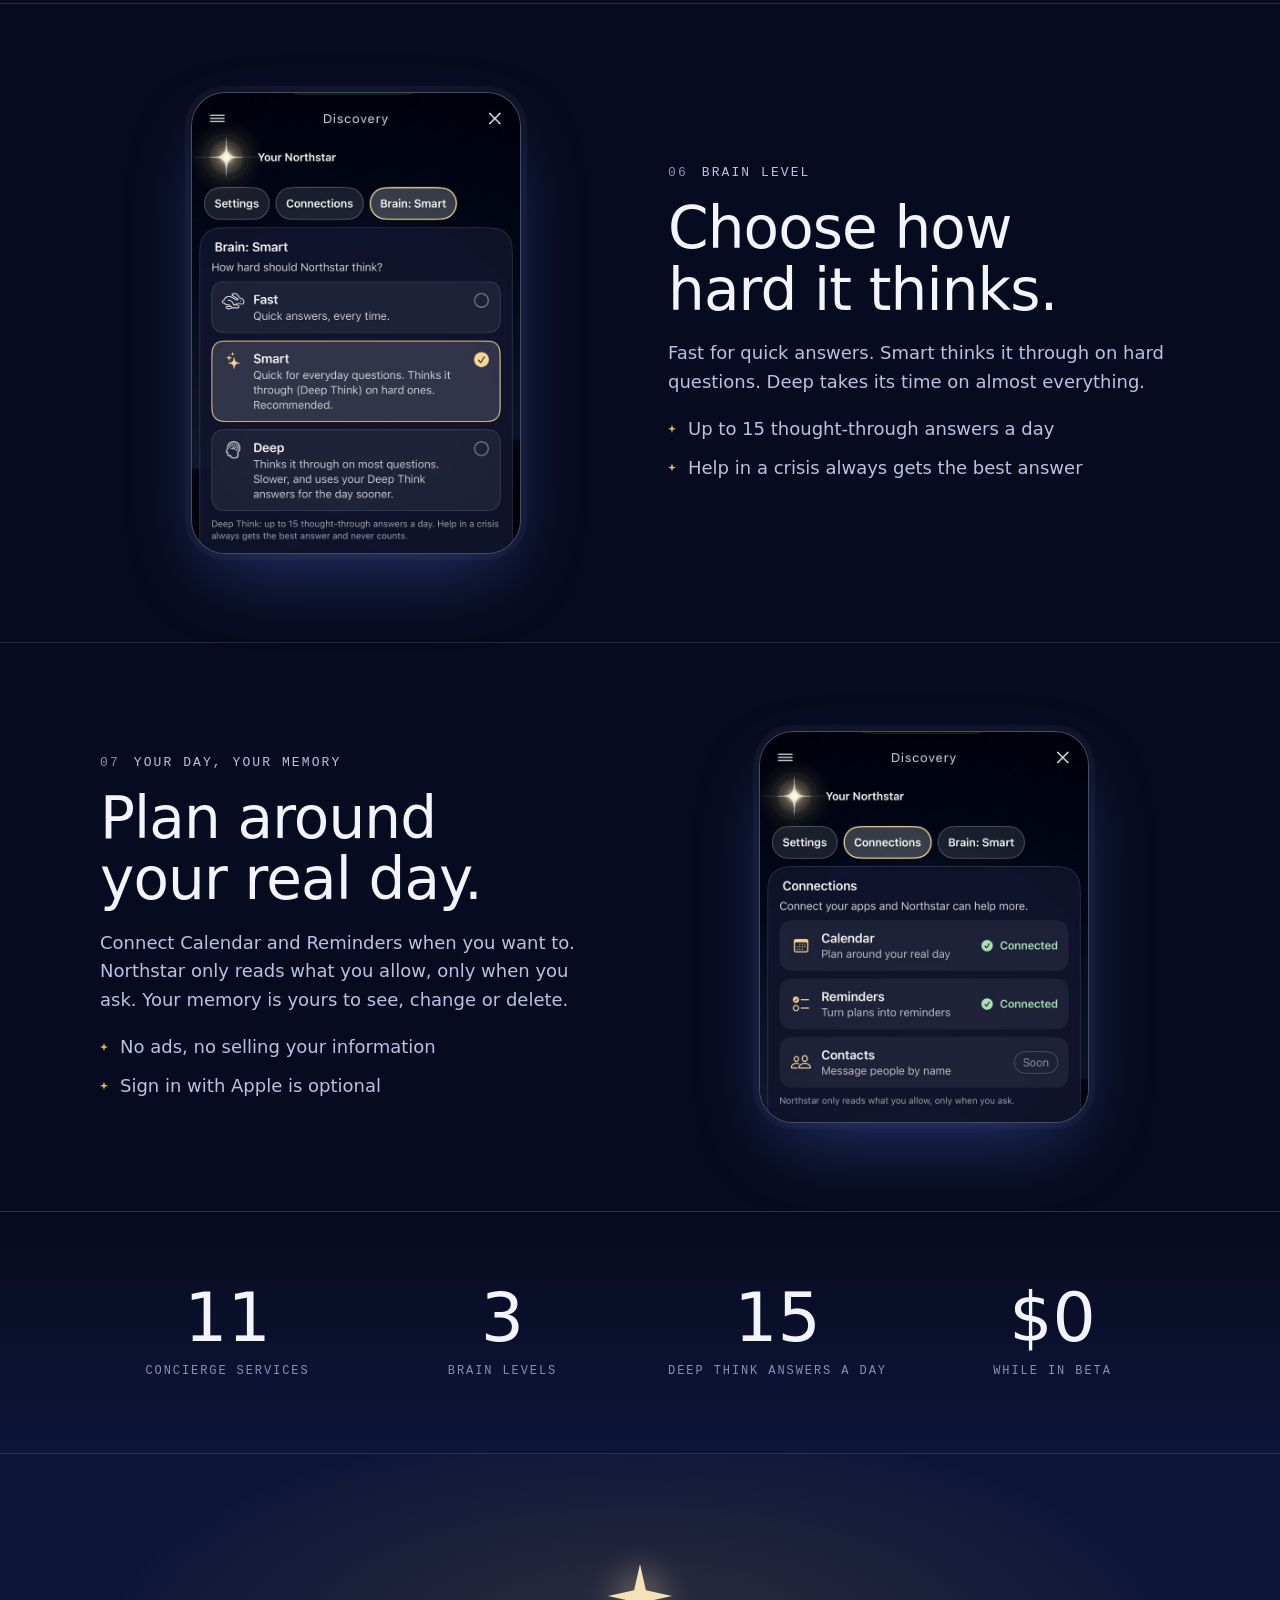
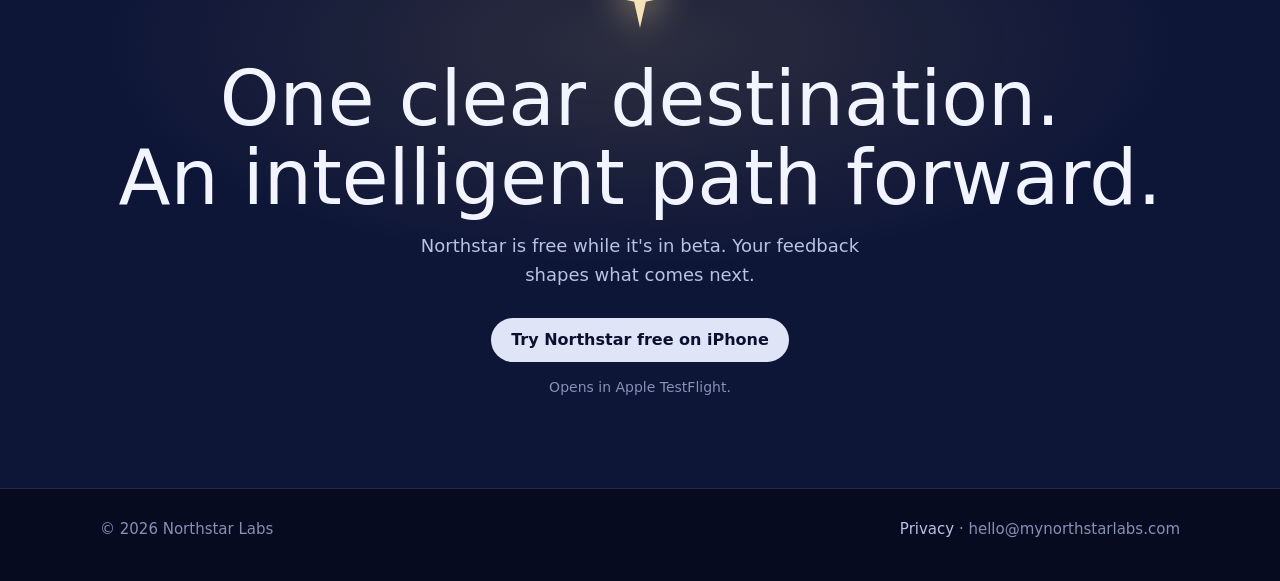
==== commit 53dc317b: "Home page: star farther back on wide screens" ====
--- a/index.html
+++ b/index.html
@@ -36,8 +36,20 @@
 /* hero */
 .hero{position:relative;min-height:min(88svh,900px);display:flex;align-items:flex-end;overflow:hidden;isolation:isolate}
 .hero video,.hero .poster{position:absolute;inset:0;width:100%;height:100%;object-fit:cover;z-index:-2}
-/* Wide screens: the tall star video is cropped from its upper part so the star sits in view, below the menu bar */
-@media (min-aspect-ratio:1/1){.hero video,.hero .poster{object-position:50% 35%}}
+/* Wide screens: show the tall star video at its natural size in the center (star far away, mountains below)
+   and blend its edges into a matching night sky with a few stars, instead of zooming it to full width */
+@media (min-aspect-ratio:1/1){
+  .hero{background:
+    radial-gradient(1.2px 1.2px at 12% 18%,rgba(255,255,255,.7),transparent),radial-gradient(1px 1px at 22% 34%,rgba(255,255,255,.5),transparent),
+    radial-gradient(1.4px 1.4px at 8% 52%,rgba(255,255,255,.55),transparent),radial-gradient(1px 1px at 30% 12%,rgba(255,255,255,.6),transparent),
+    radial-gradient(1.2px 1.2px at 88% 22%,rgba(255,255,255,.65),transparent),radial-gradient(1px 1px at 78% 40%,rgba(255,255,255,.5),transparent),
+    radial-gradient(1.4px 1.4px at 93% 58%,rgba(255,255,255,.5),transparent),radial-gradient(1px 1px at 70% 10%,rgba(255,255,255,.6),transparent),
+    radial-gradient(1px 1px at 4% 28%,rgba(255,255,255,.45),transparent),radial-gradient(1px 1px at 96% 36%,rgba(255,255,255,.45),transparent),
+    linear-gradient(180deg,rgb(9,18,28) 0%,rgb(22,38,57) 33%,rgb(36,58,80) 50%,rgb(17,29,43) 63%,rgb(9,10,14) 100%)}
+  .hero video,.hero .poster{left:50%;right:auto;width:auto;aspect-ratio:9/16;max-width:none;transform:translateX(-50%);
+    -webkit-mask-image:linear-gradient(90deg,transparent 0%,#000 38%,#000 62%,transparent 100%);
+    mask-image:linear-gradient(90deg,transparent 0%,#000 38%,#000 62%,transparent 100%)}
+}
 .hero::after{content:"";position:absolute;inset:0;z-index:-1;background:linear-gradient(180deg,rgba(7,11,31,.15) 0%,rgba(7,11,31,.2) 45%,rgba(7,11,31,.92) 88%,var(--night) 100%)}
 .hero .wrap{width:100%;padding-block:0 64px;text-align:center}
 .eyebrow{font-family:var(--mono);font-size:13px;letter-spacing:.16em;text-transform:uppercase;color:var(--mute)}
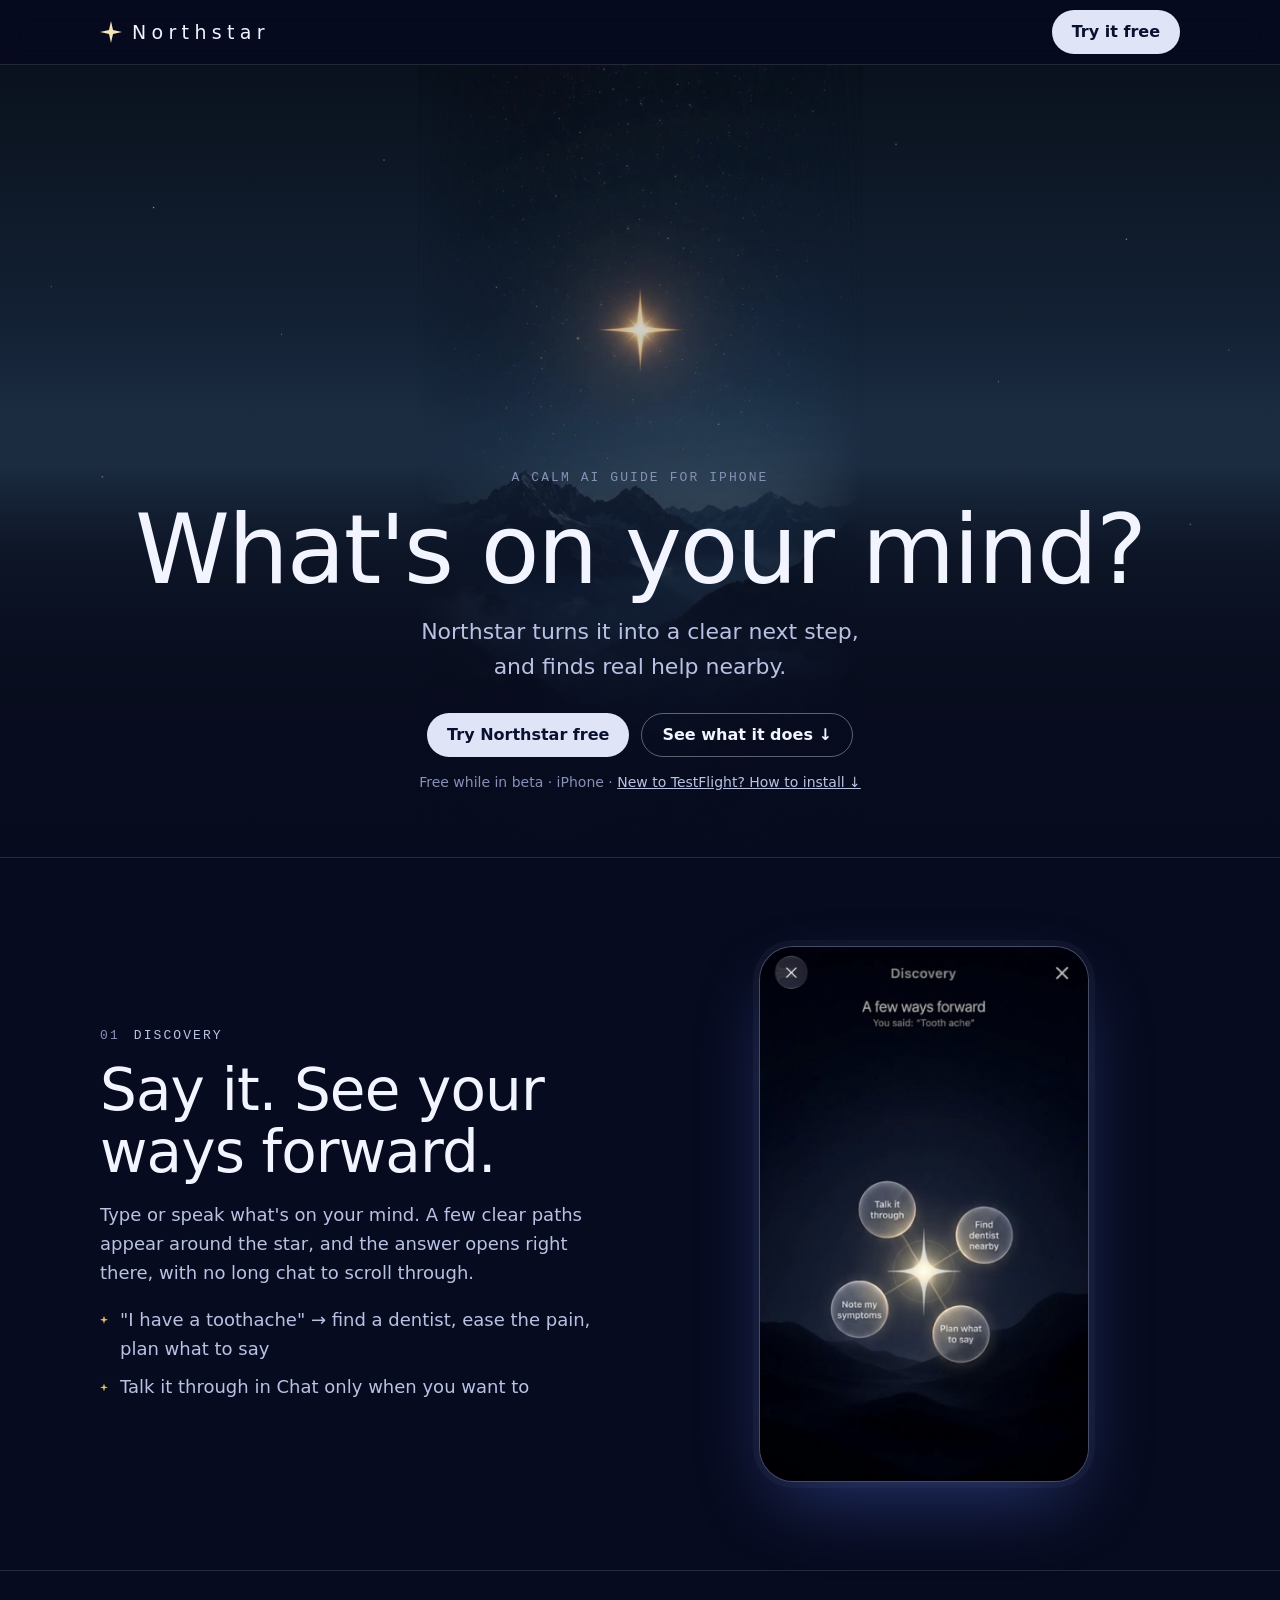
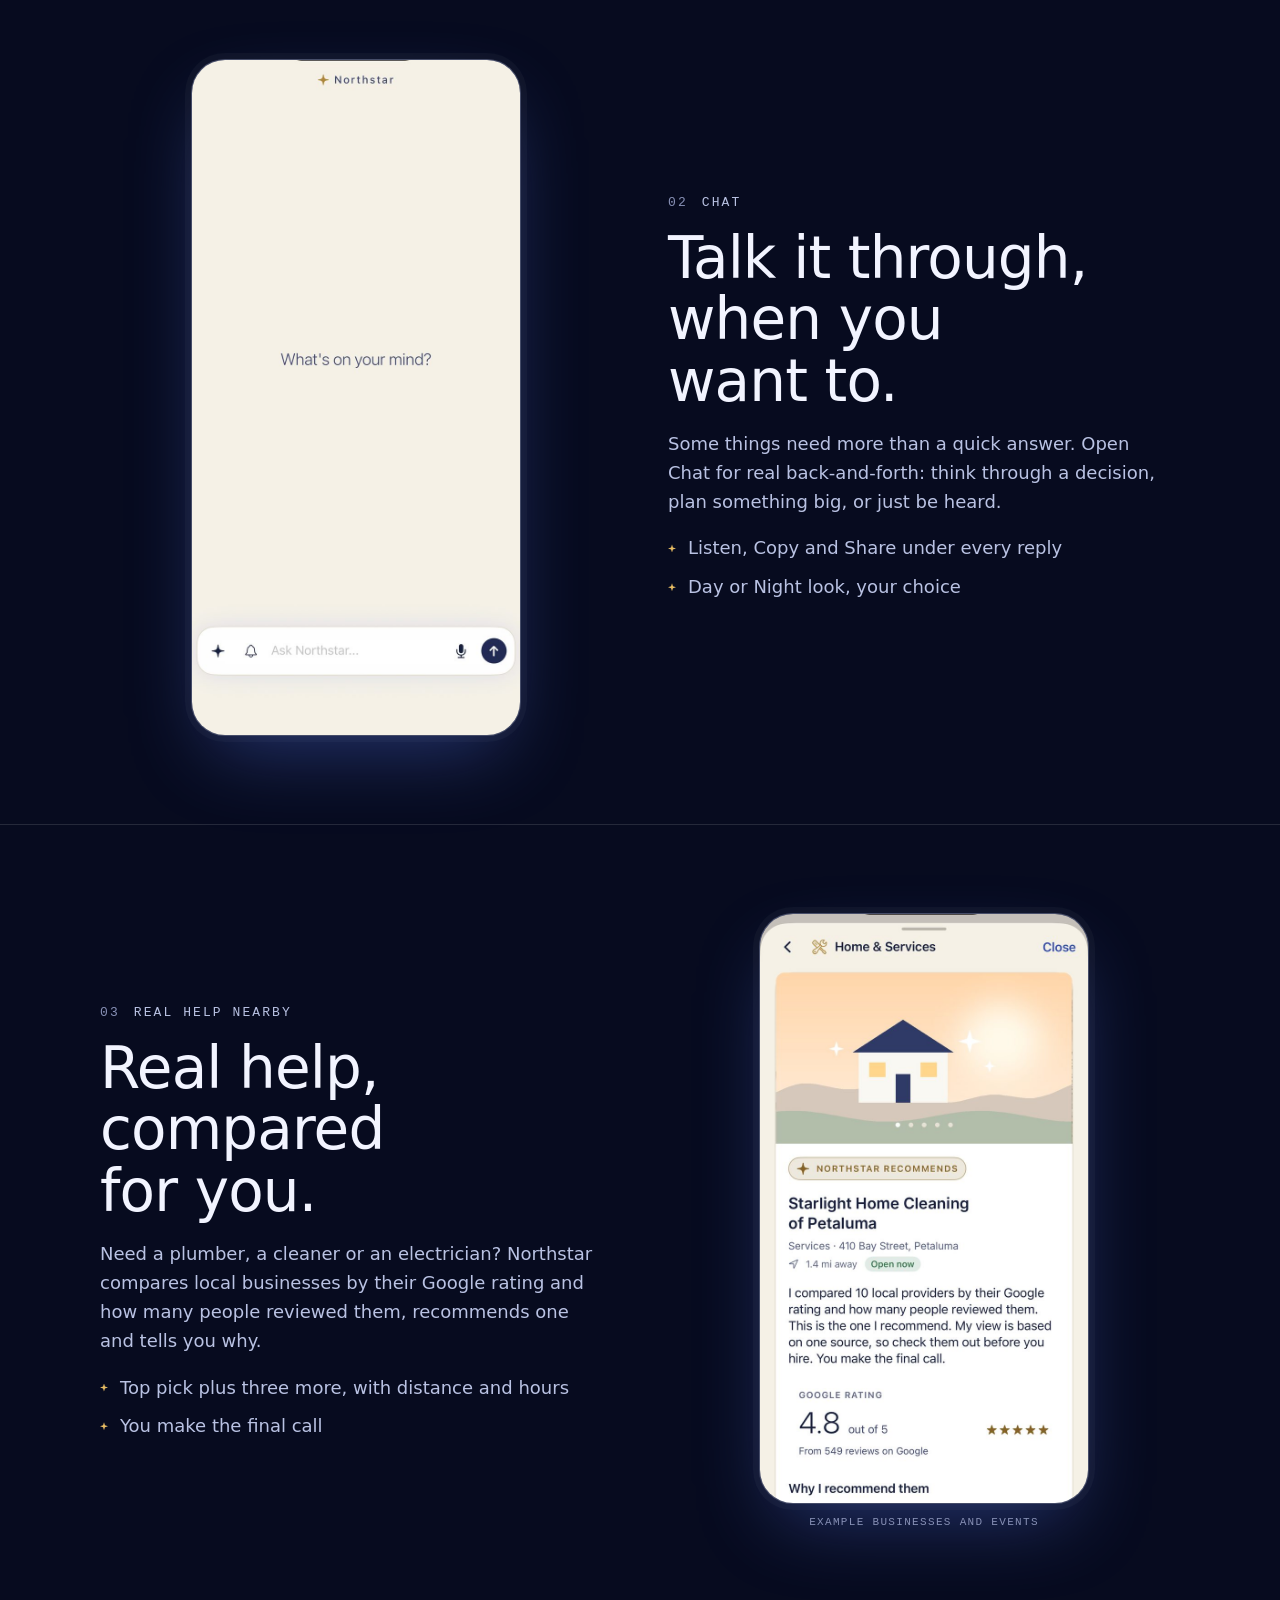
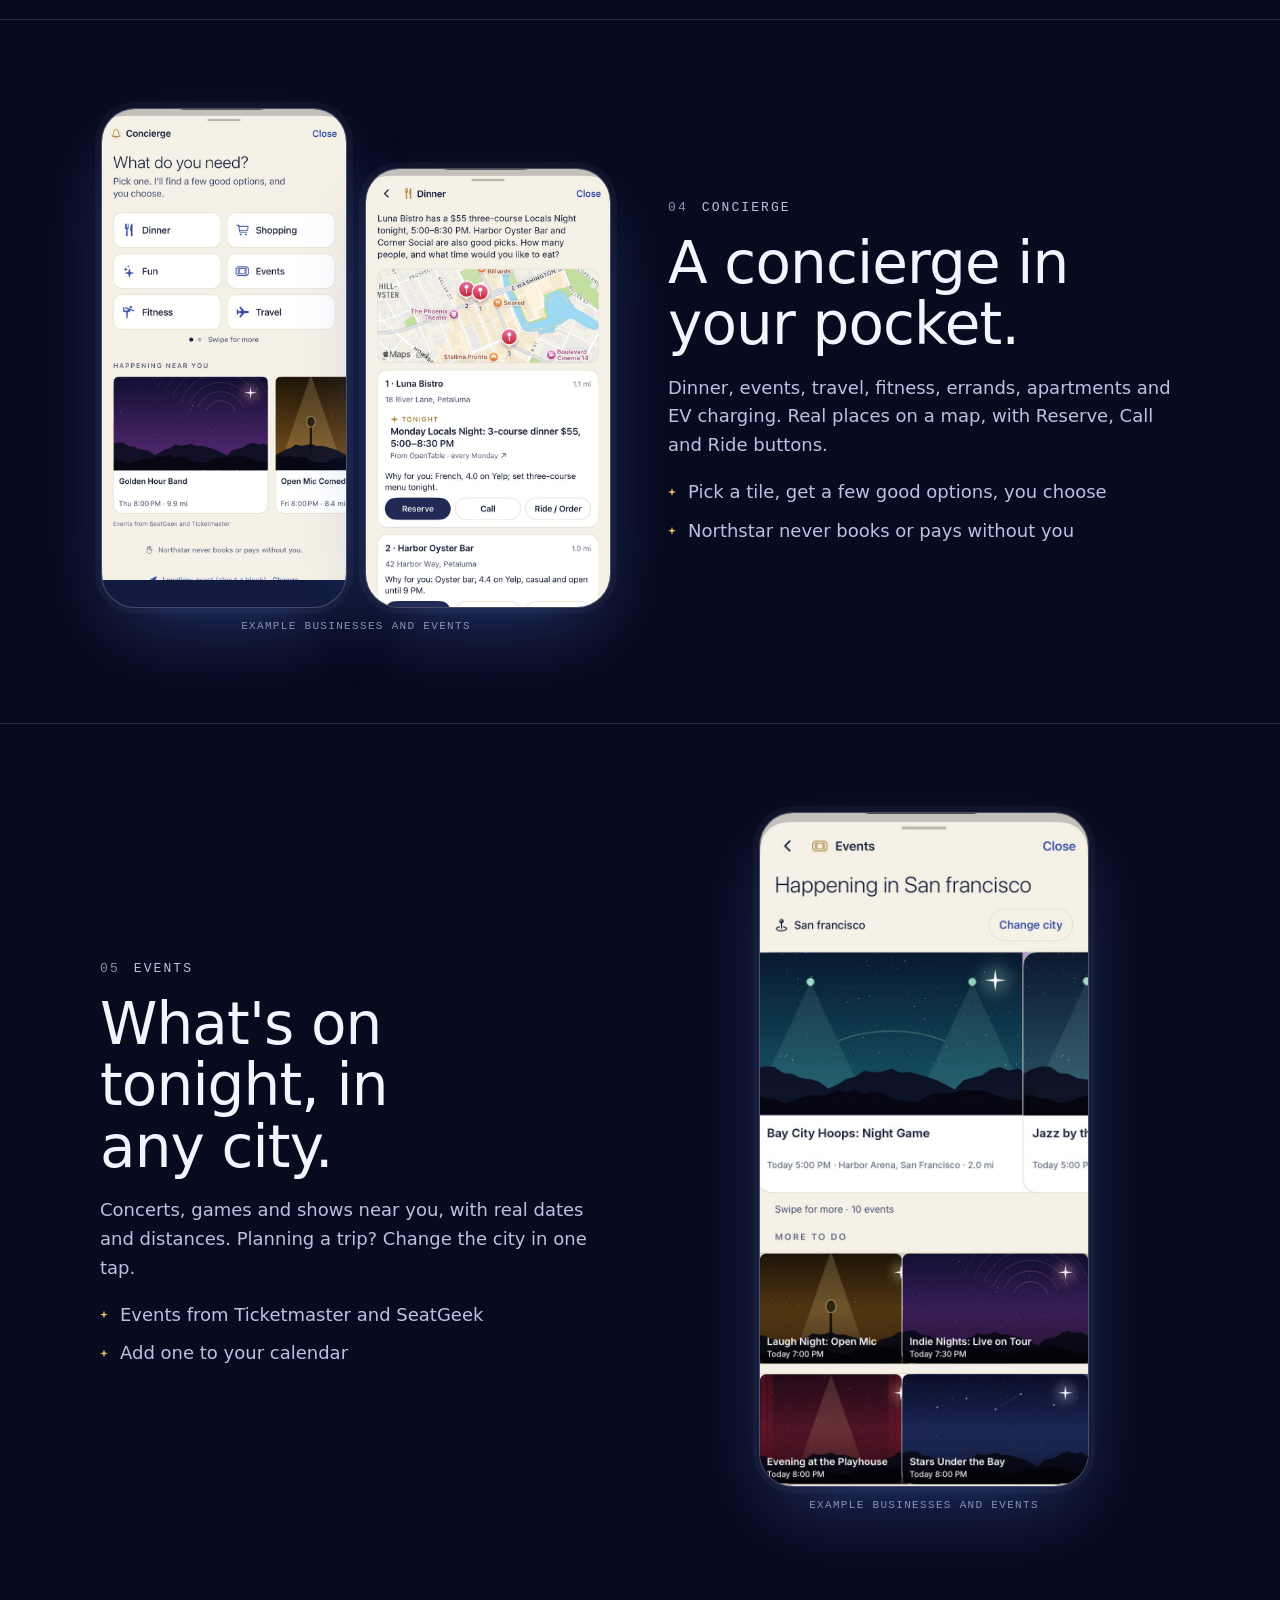
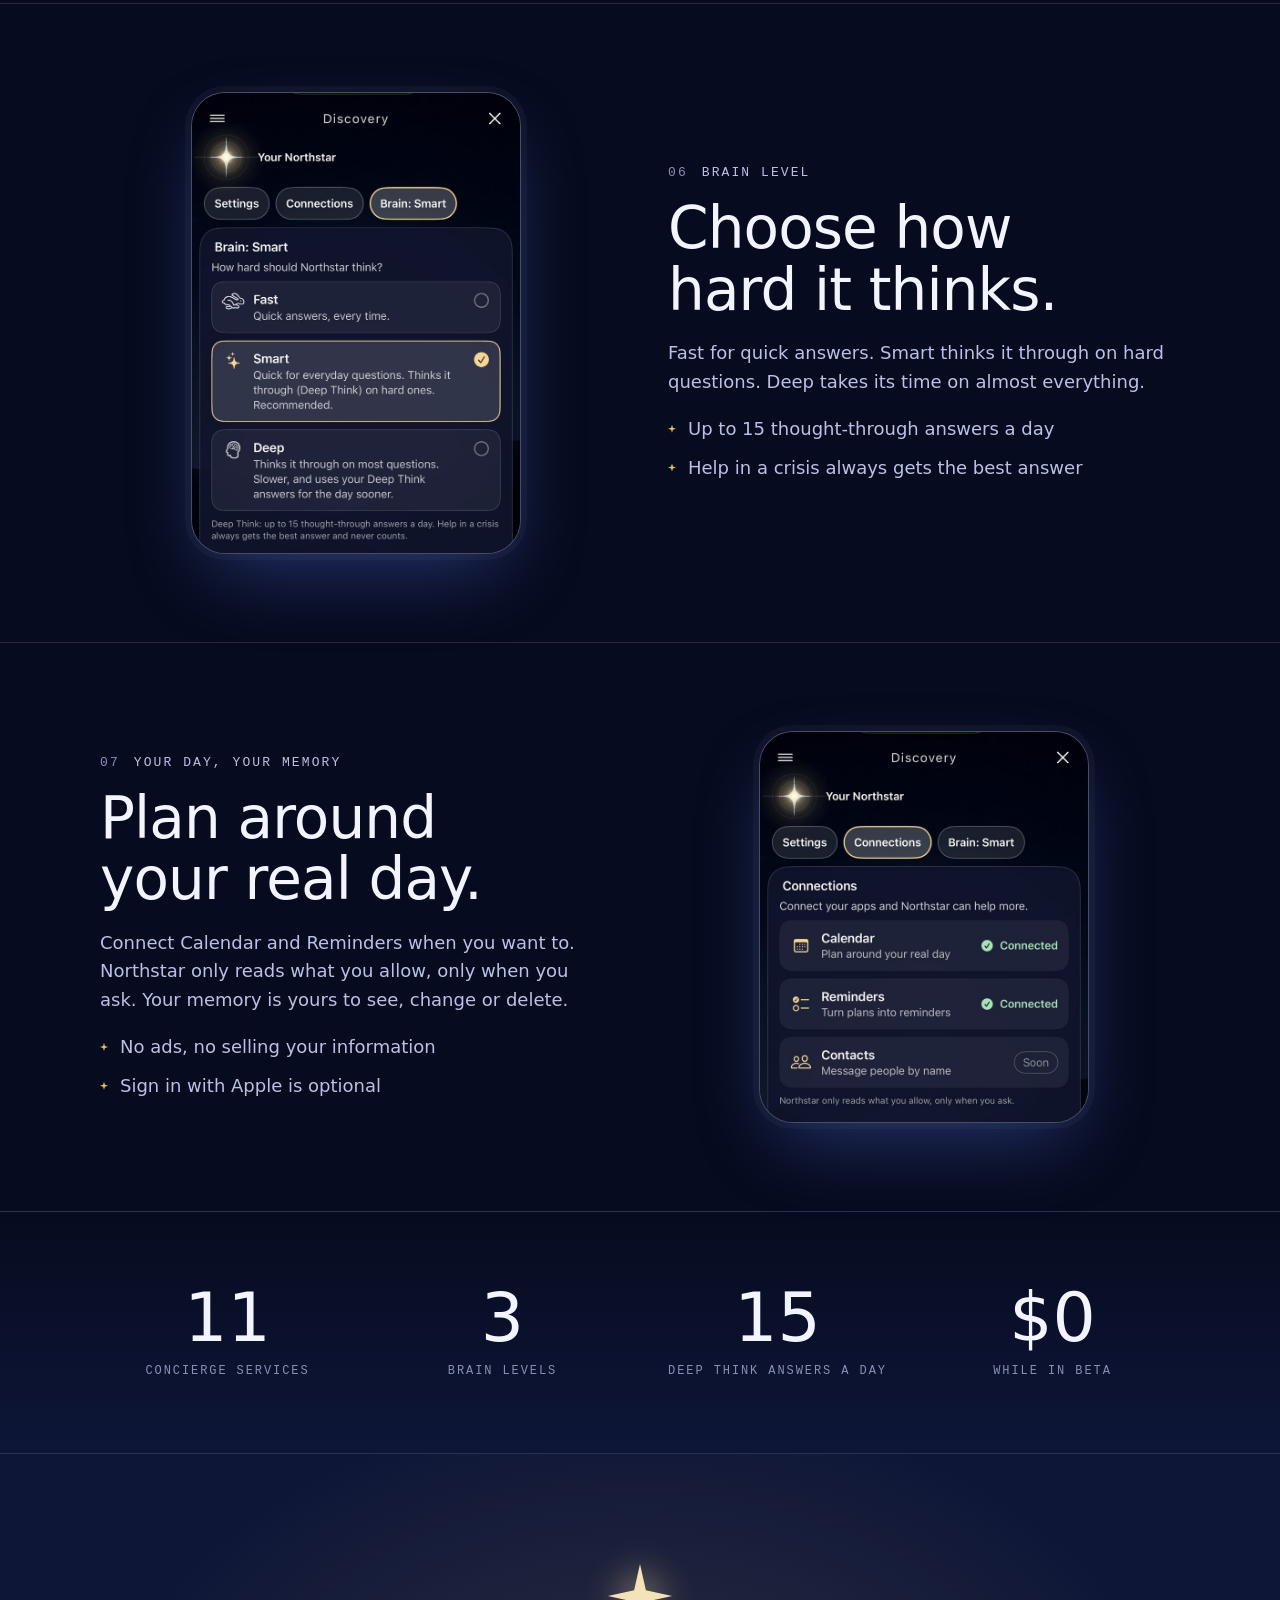
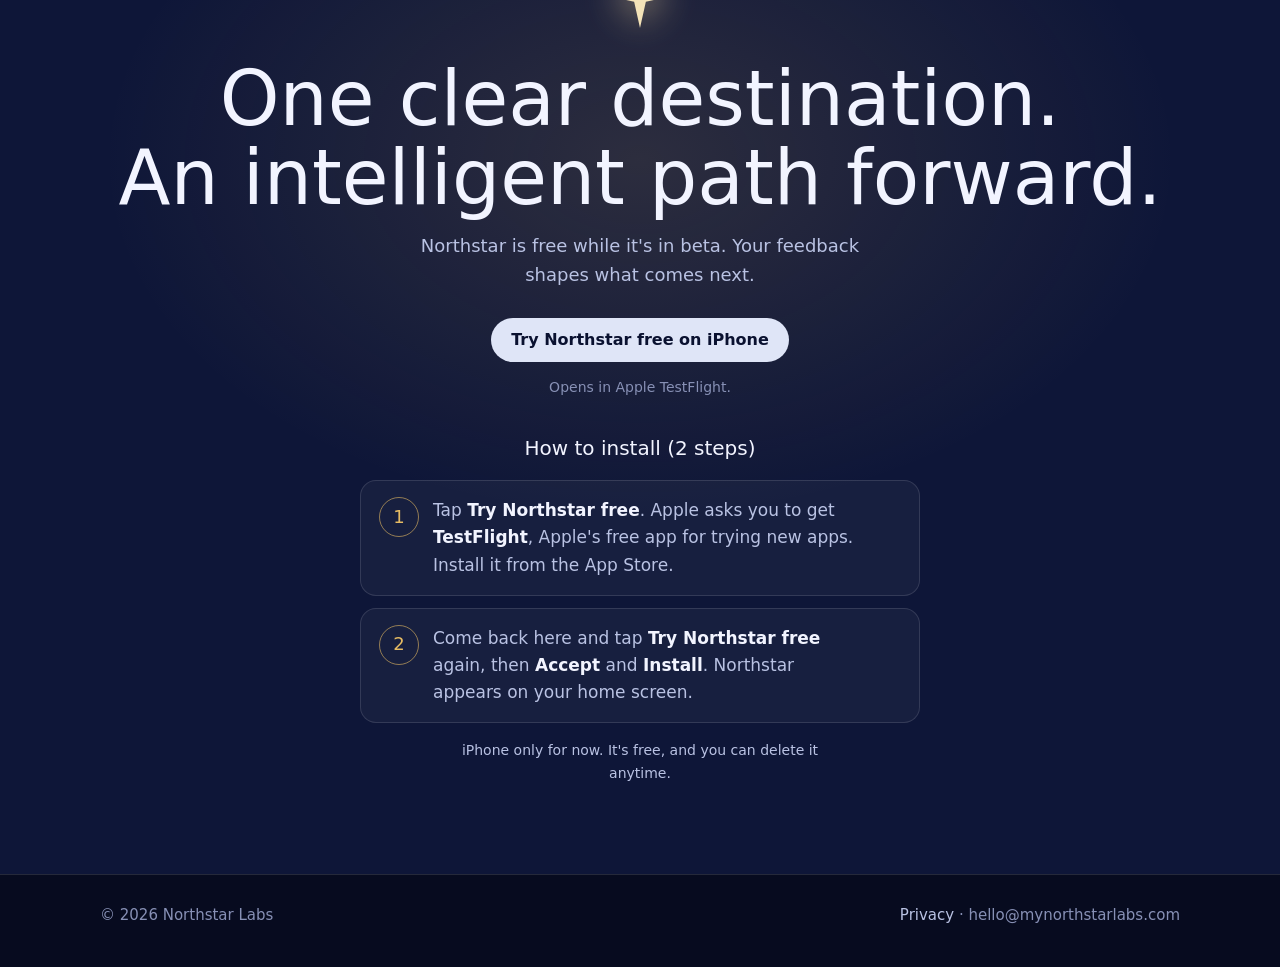
==== commit fde24047: "Home page: How to install (2 steps)" ====
--- a/index.html
+++ b/index.html
@@ -92,6 +92,14 @@
 footer .wrap{display:flex;flex-wrap:wrap;gap:8px 22px;justify-content:space-between}
 footer a{color:var(--soft);text-decoration:none}
 
+
+.install{scroll-margin-top:84px;max-width:560px;margin:34px auto 0;text-align:left;display:grid;gap:12px}
+.install h3{margin:0 0 4px;font-weight:500;font-size:20px;text-align:center}
+.step{display:grid;grid-template-columns:40px 1fr;gap:14px;align-items:start;background:rgba(255,255,255,.04);border:1px solid var(--line);border-radius:16px;padding:16px 18px}
+.step b{display:flex;align-items:center;justify-content:center;width:40px;height:40px;border-radius:50%;border:1px solid rgba(230,187,99,.6);color:var(--gold);font-weight:500;font-size:18px}
+.step p{margin:0;color:var(--soft);font-size:17px}
+.step strong{color:var(--ink);font-weight:600}
+.small a{color:var(--soft)}
 @media (max-width:760px){
   .feature{padding-block:64px}
   .feature .wrap{grid-template-columns:1fr;gap:36px}
@@ -121,7 +129,7 @@
       <a class="pill light" href="https://testflight.apple.com/join/TK7BRNar">Try Northstar free</a>
       <a class="pill ghost" href="#discovery">See what it does ↓</a>
     </div>
-    <div class="small">Free while in beta · iPhone · via Apple TestFlight</div>
+    <div class="small">Free while in beta · iPhone · <a href="#install">New to TestFlight? How to install ↓</a></div>
   </div>
 </section>
 
@@ -208,6 +216,12 @@
   <p>Northstar is free while it's in beta. Your feedback shapes what comes next.</p>
   <div class="actions"><a class="pill light" href="https://testflight.apple.com/join/TK7BRNar">Try Northstar free on iPhone</a></div>
   <div class="small">Opens in Apple TestFlight.</div>
+  <div class="install" id="install">
+    <h3>How to install (2 steps)</h3>
+    <div class="step"><b>1</b><p>Tap <strong>Try Northstar free</strong>. Apple asks you to get <strong>TestFlight</strong>, Apple's free app for trying new apps. Install it from the App Store.</p></div>
+    <div class="step"><b>2</b><p>Come back here and tap <strong>Try Northstar free</strong> again, then <strong>Accept</strong> and <strong>Install</strong>. Northstar appears on your home screen.</p></div>
+    <p class="small" style="text-align:center;margin-top:4px">iPhone only for now. It's free, and you can delete it anytime.</p>
+  </div>
 </div></section>
 
 <footer class="gutter"><div class="wrap">
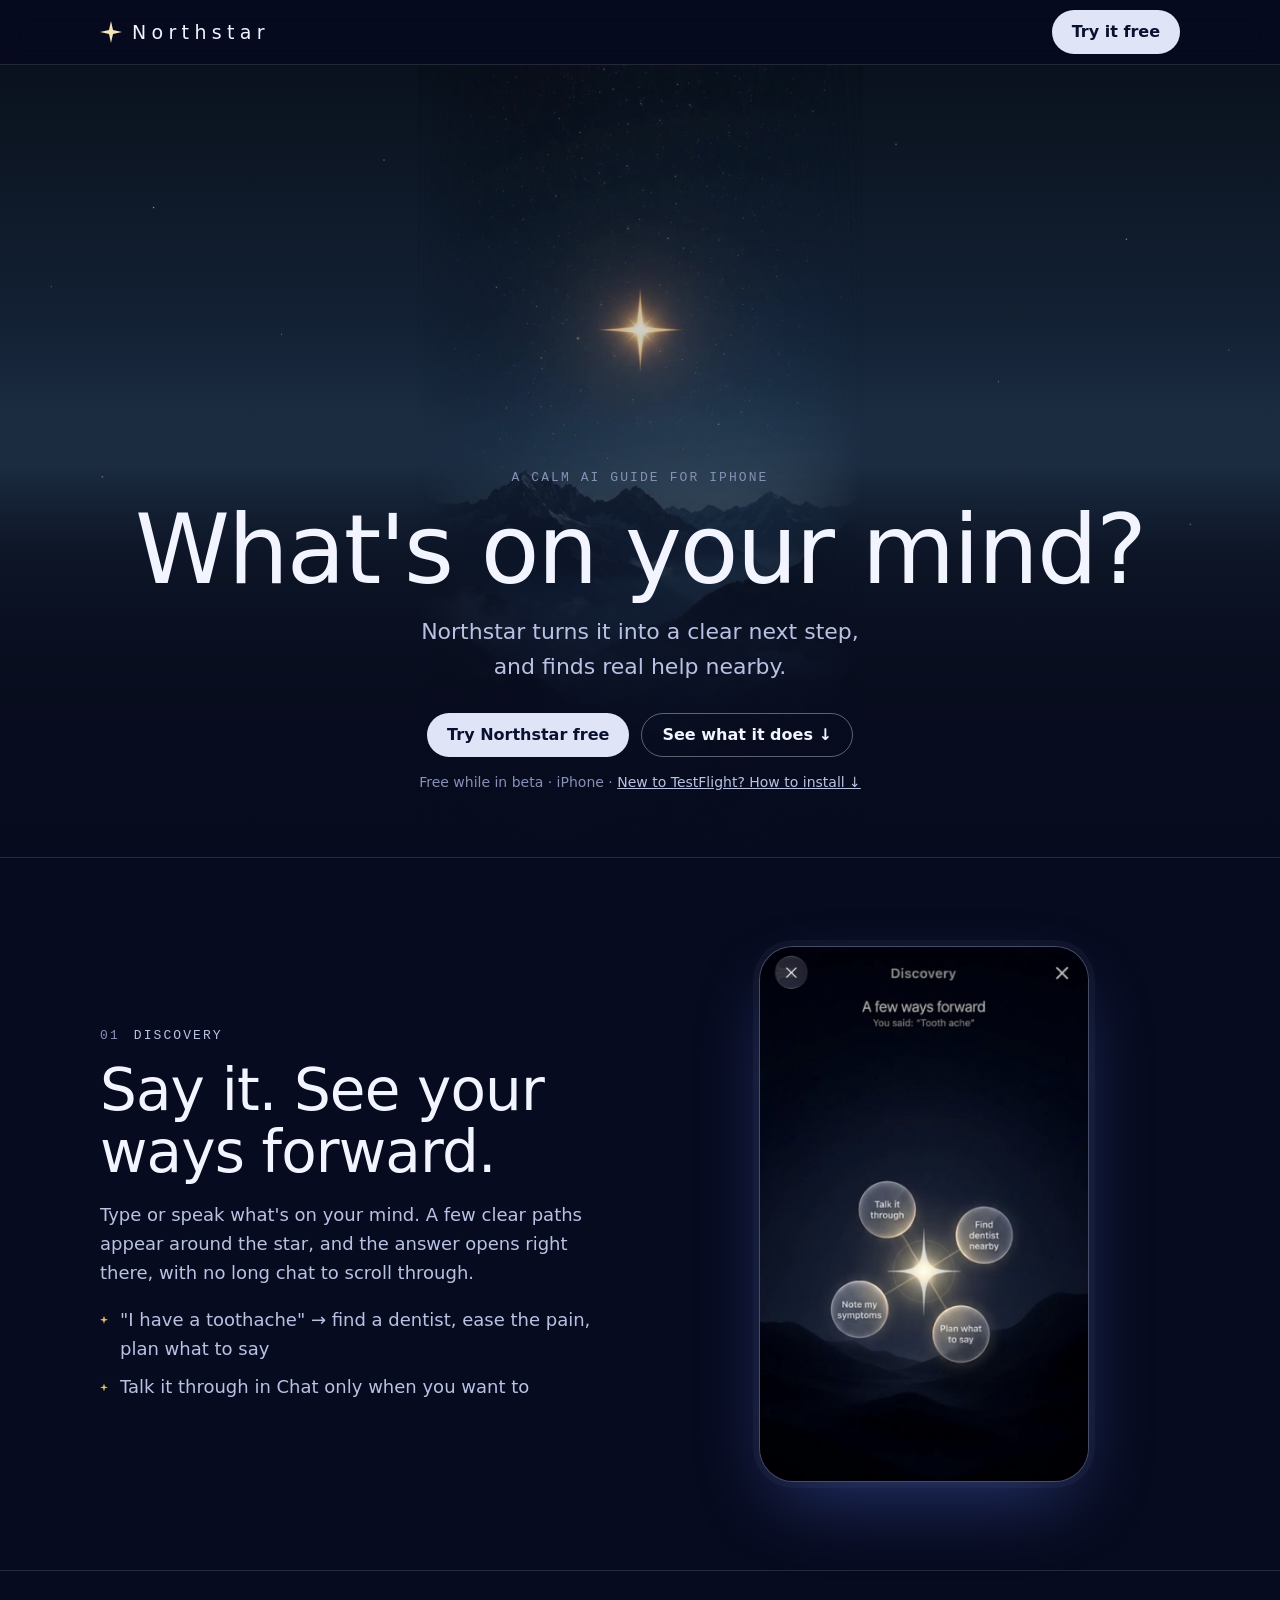
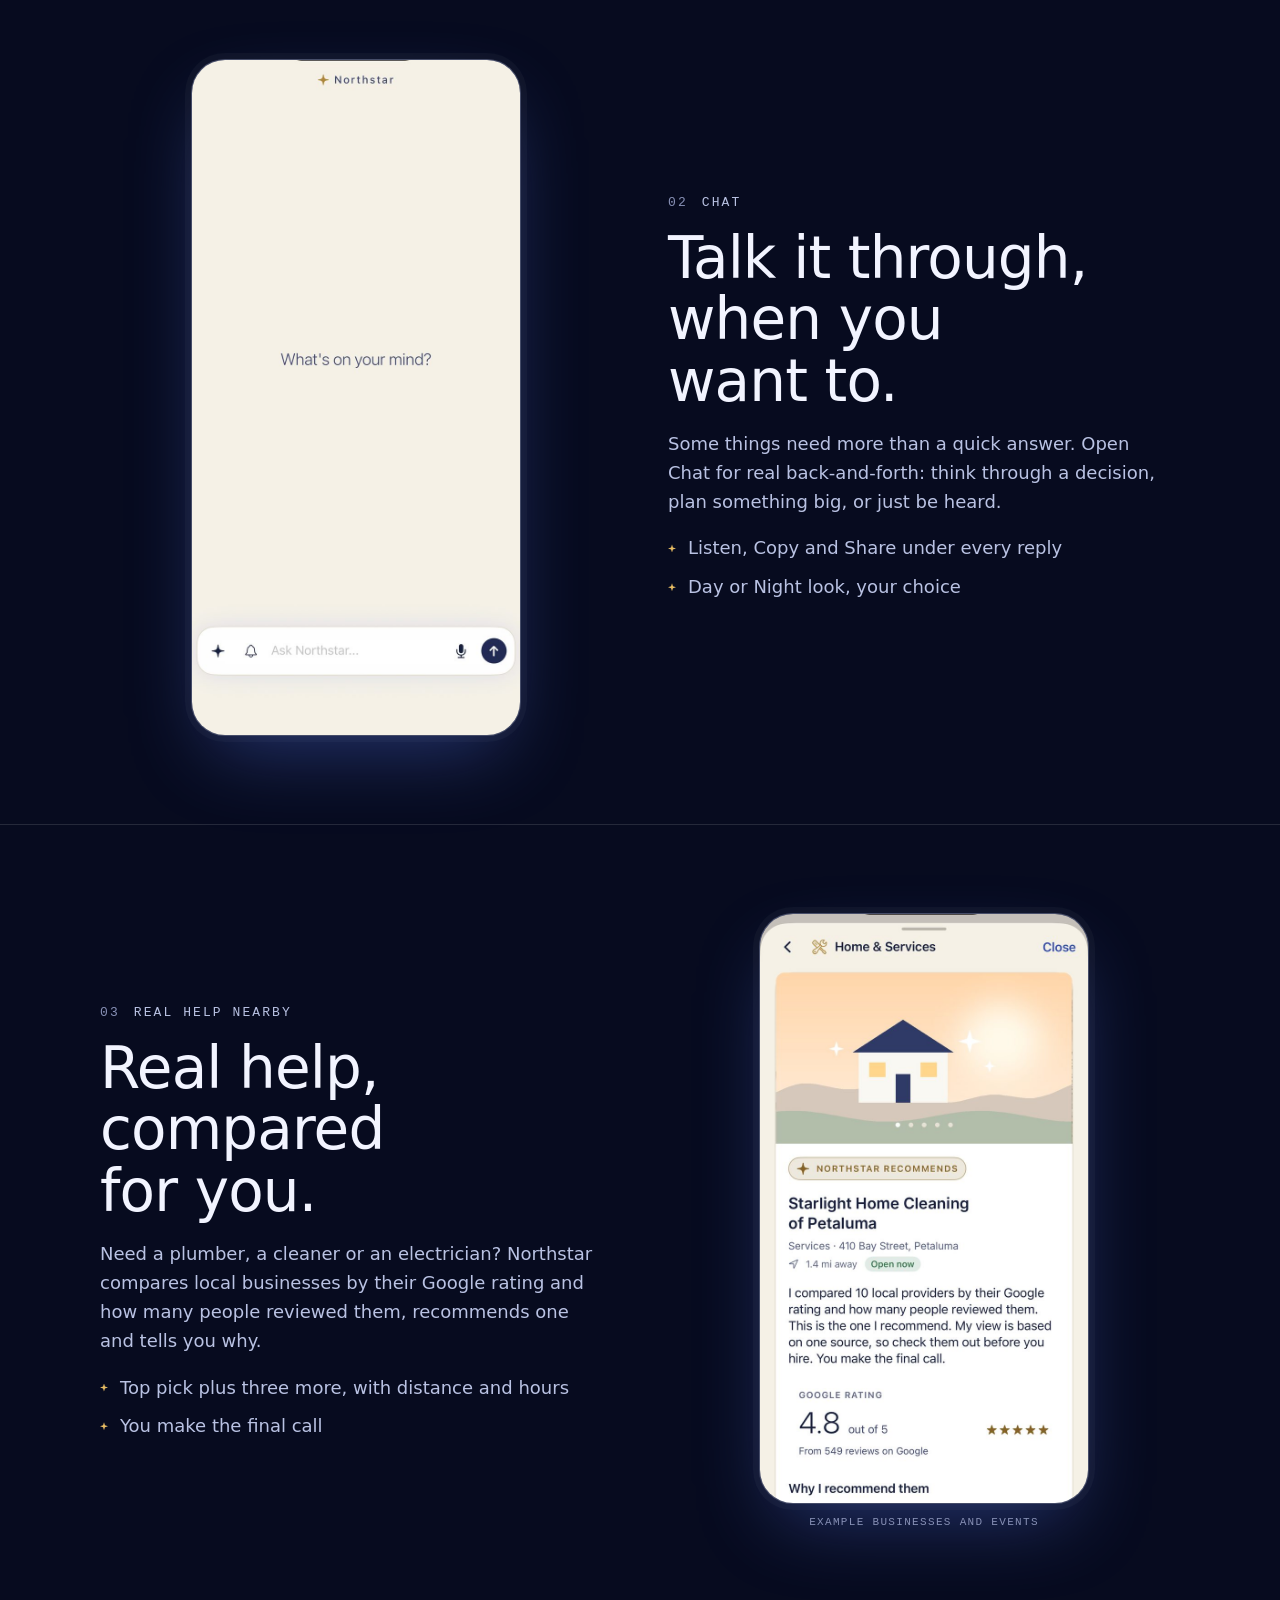
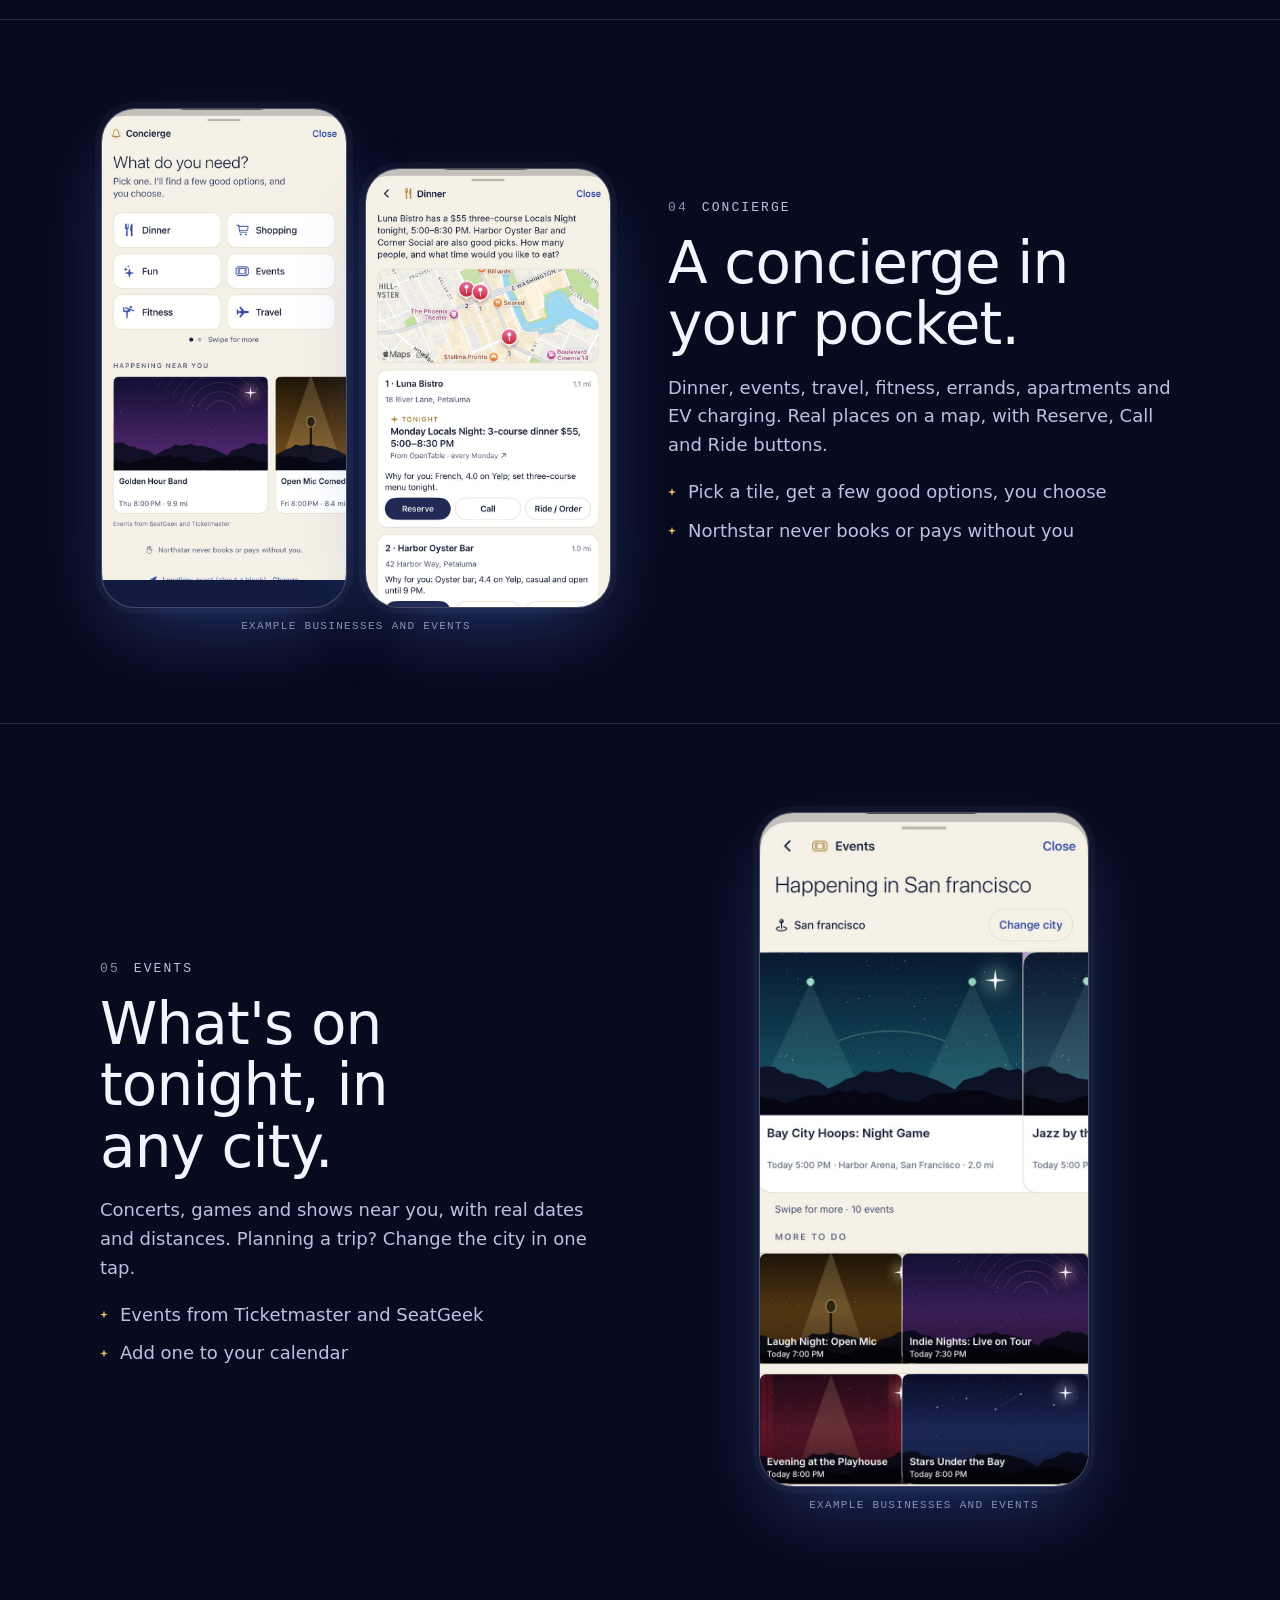
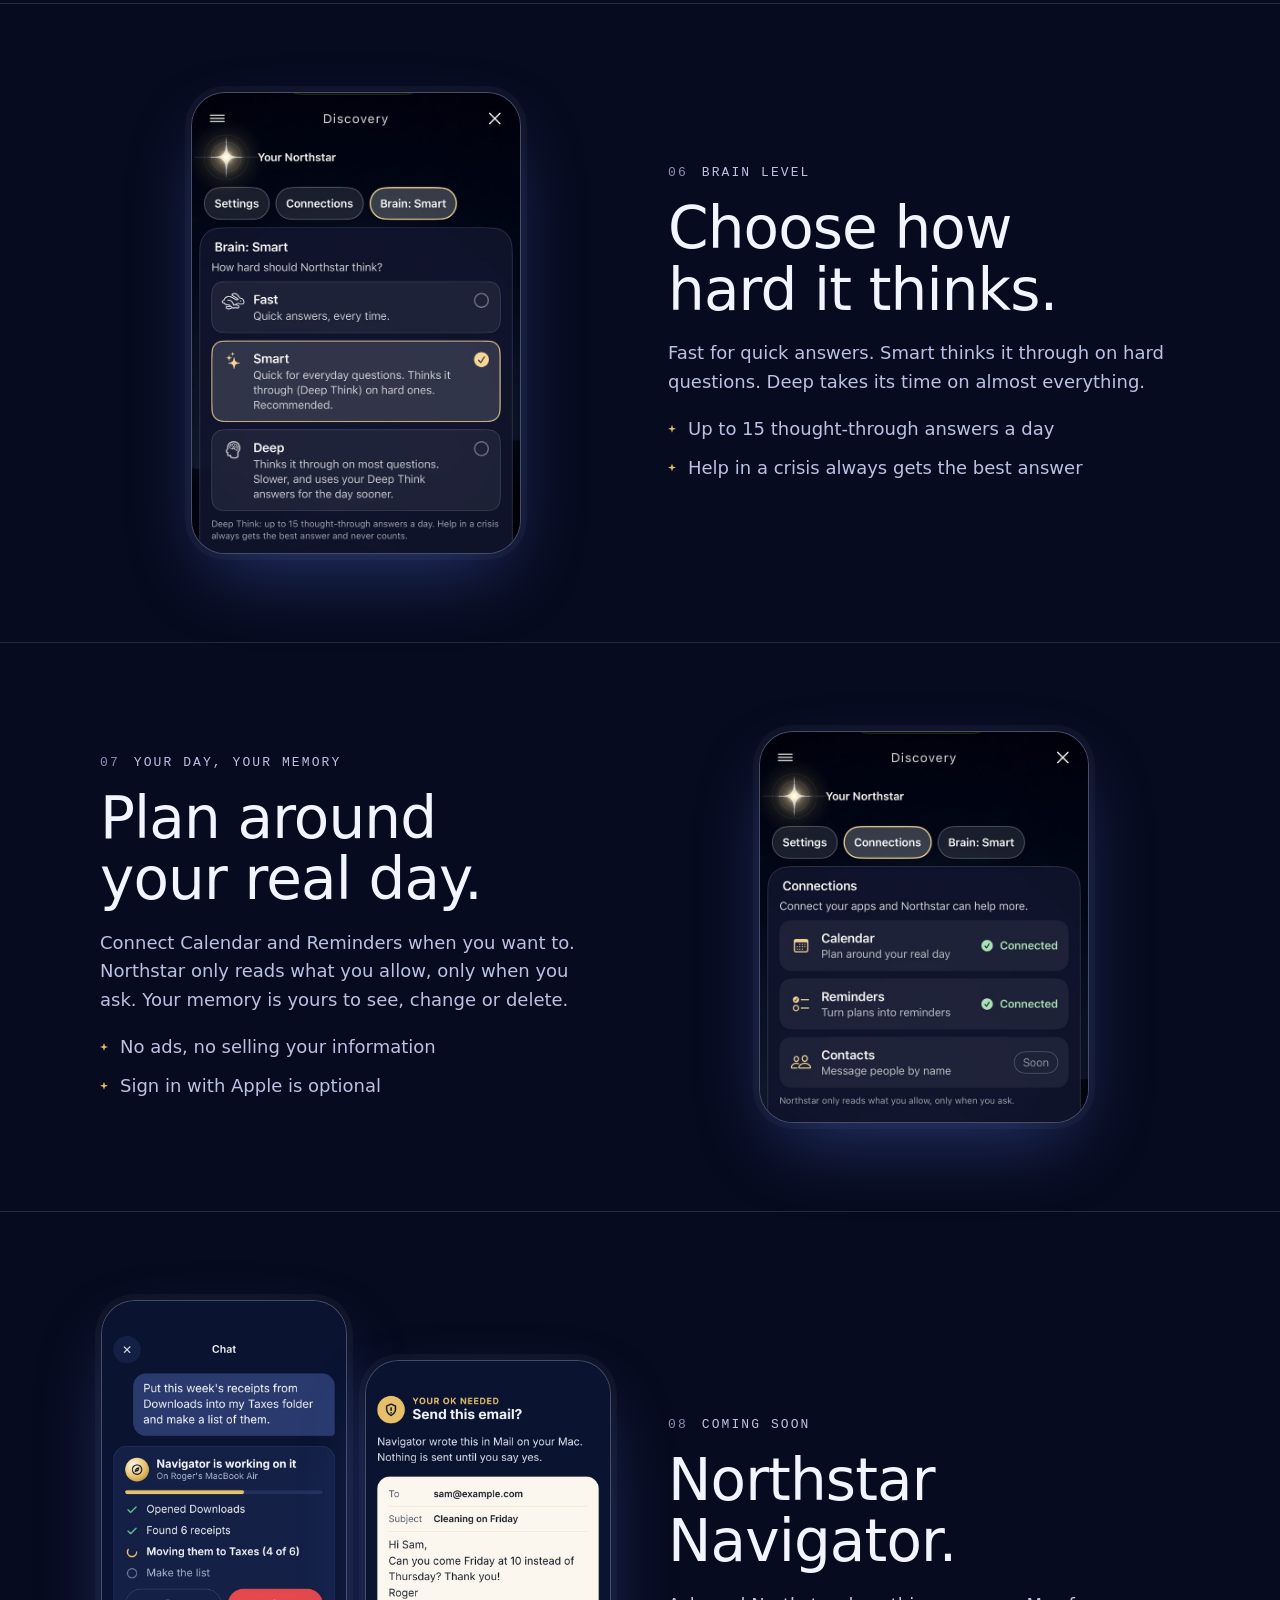
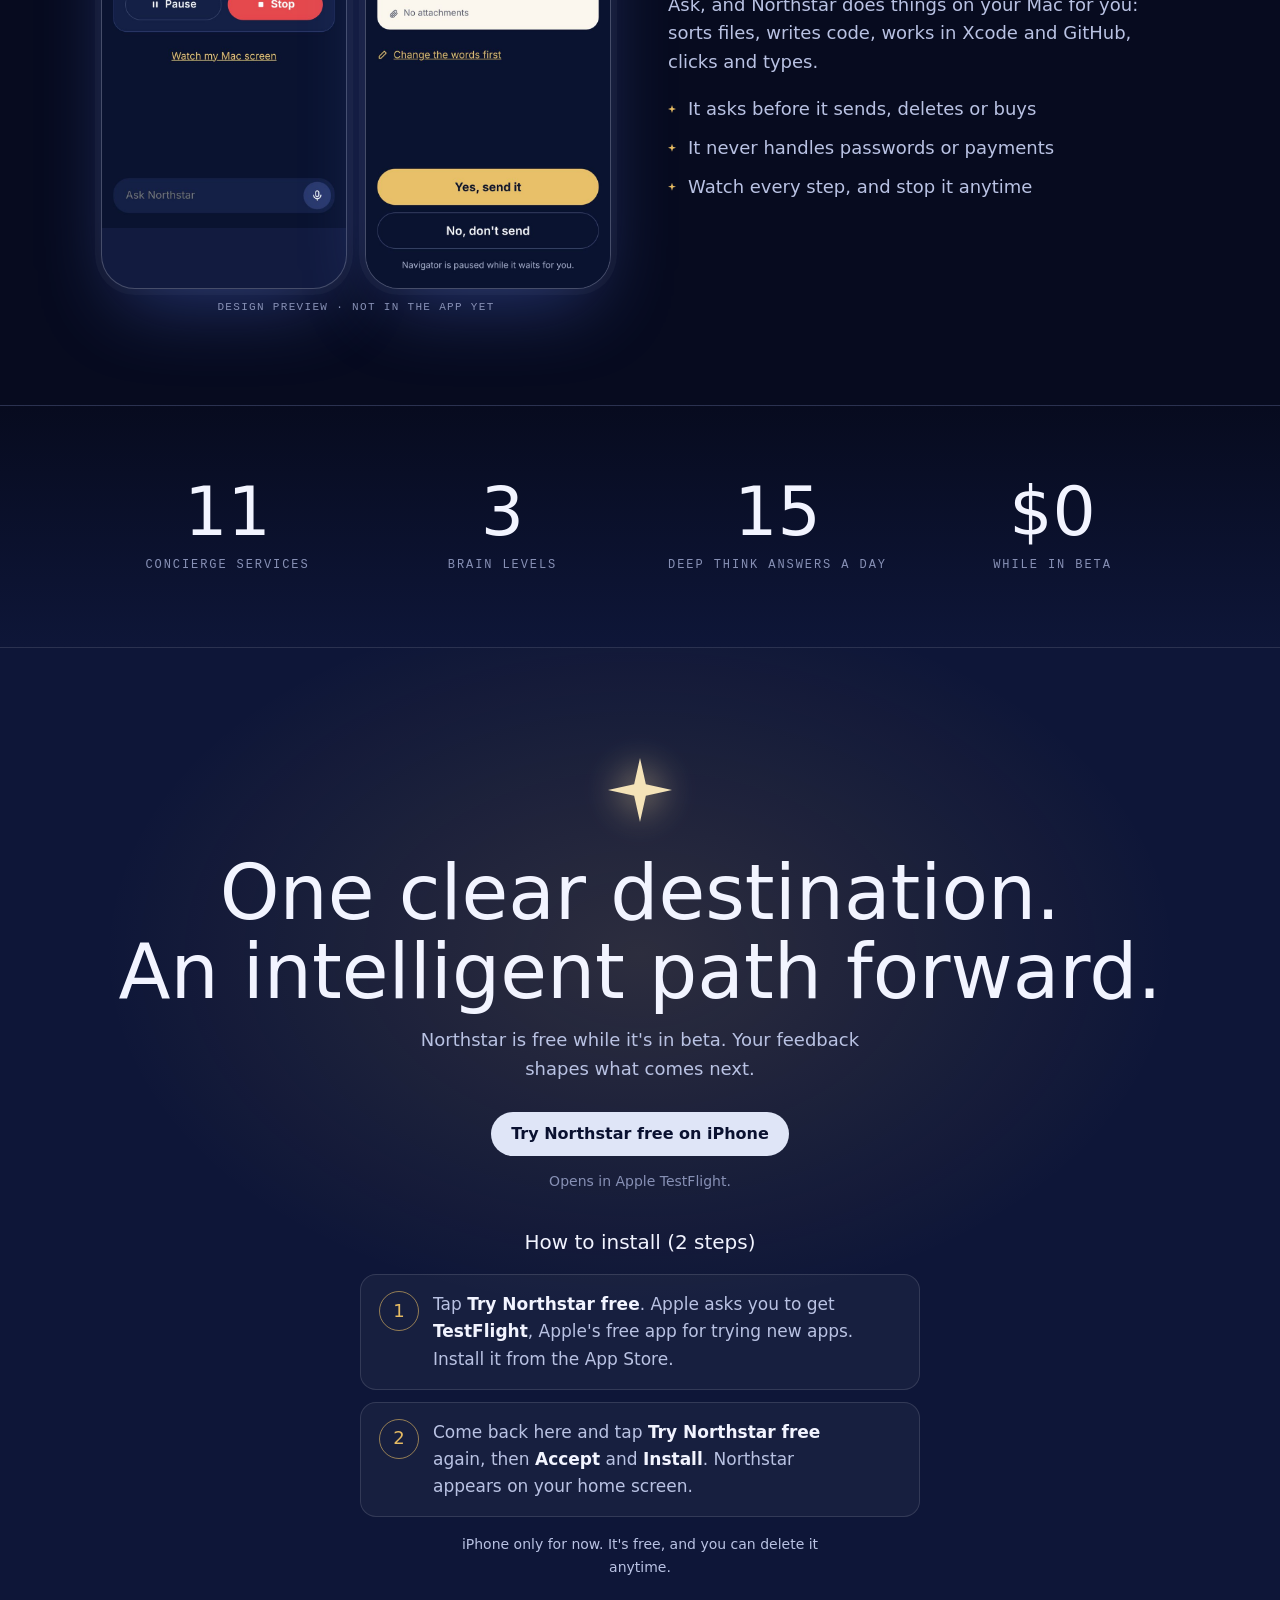
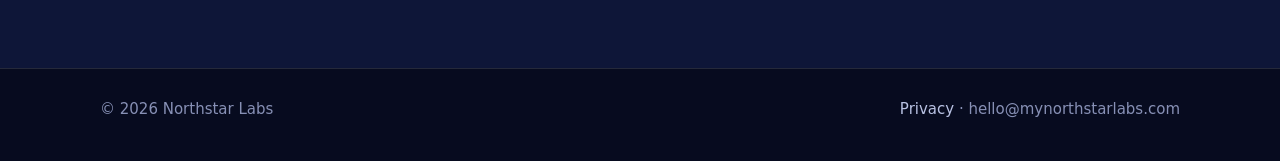
==== commit a293eb01: "Coming soon: Northstar Navigator section" ====
--- a/index.html
+++ b/index.html
@@ -203,6 +203,22 @@
   <div class="shots"><figure class="phone"><img src="media/connections.jpg" alt="Connections: Calendar and Reminders connected, Contacts coming soon" width="720" height="856"></figure></div>
 </div></section>
 
+<section class="feature gutter" id="navigator"><div class="wrap">
+  <div class="text">
+    <div class="eyebrow">08<b>Coming soon</b></div>
+    <h2>Northstar Navigator.</h2>
+    <p>Ask, and Northstar does things on your Mac for you: sorts files, writes code, works in Xcode and GitHub, clicks and types.</p>
+    <ul class="points"><li>It asks before it sends, deletes or buys</li><li>It never handles passwords or payments</li><li>Watch every step, and stop it anytime</li></ul>
+  </div>
+  <div class="shotcol">
+    <div class="shots two">
+      <figure class="phone"><img src="media/navigator-working.jpg" alt="Navigator working on a task, with each step shown and a Stop button" width="720" height="1558" loading="lazy"></figure>
+      <figure class="phone"><img src="media/navigator-ok.jpg" alt="Navigator asking for your OK before sending an email" width="720" height="1558" loading="lazy"></figure>
+    </div>
+    <div class="note">Design preview · not in the app yet</div>
+  </div>
+</div></section>
+
 <section class="facts gutter"><div class="wrap grid">
   <div class="fact"><b>11</b><span>Concierge services</span></div>
   <div class="fact"><b>3</b><span>Brain levels</span></div>
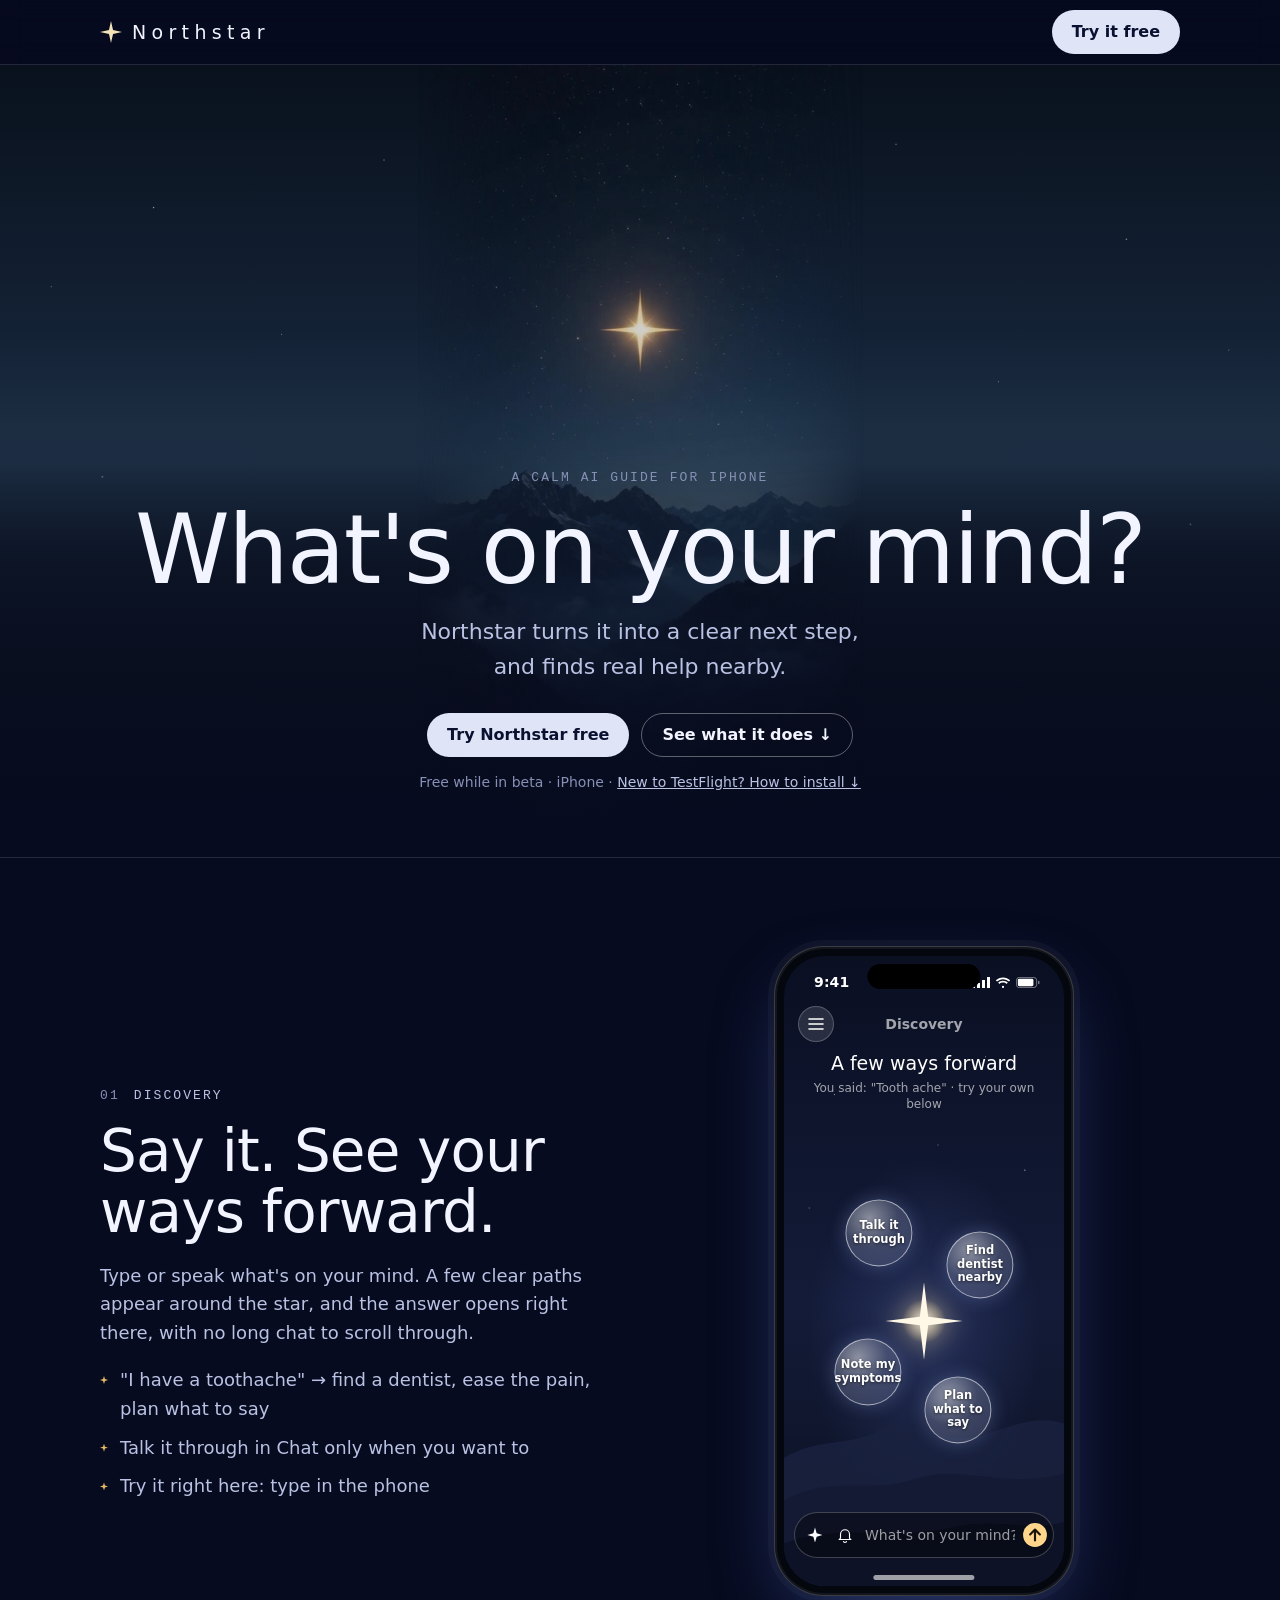
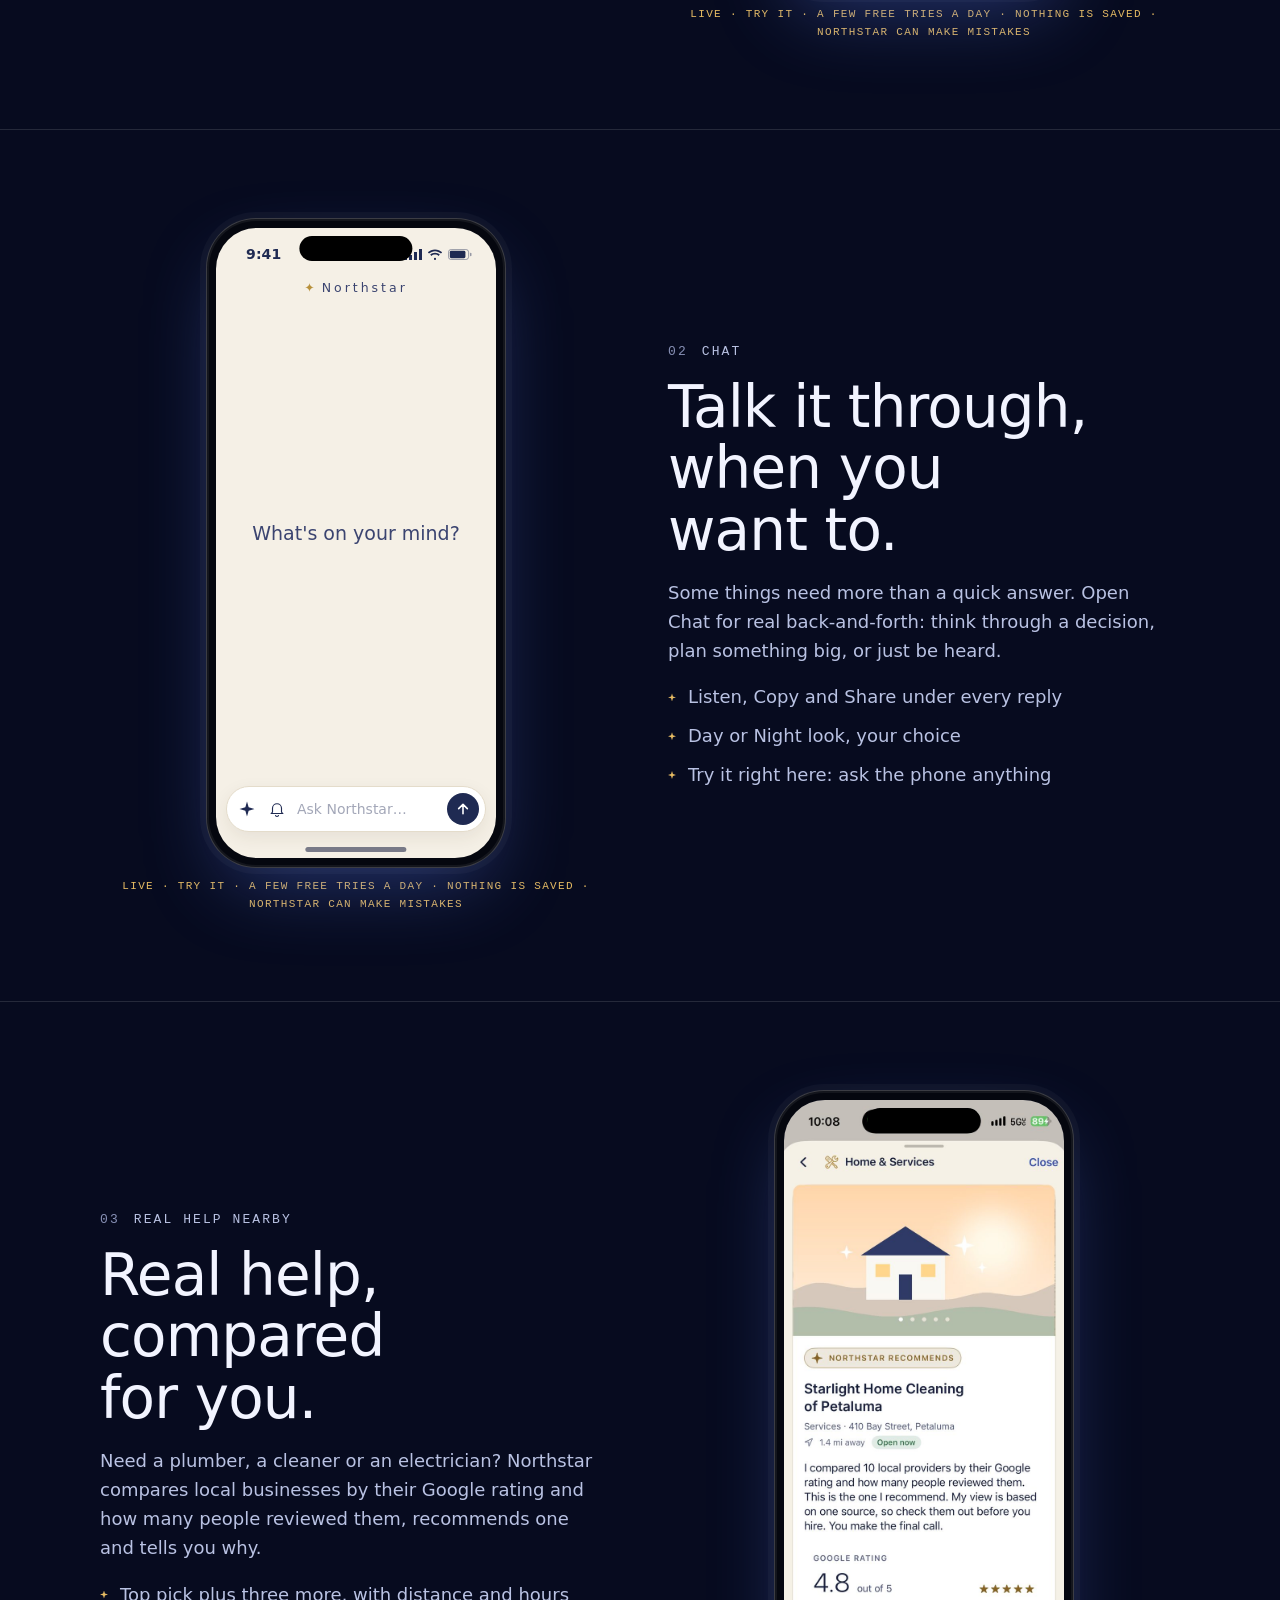
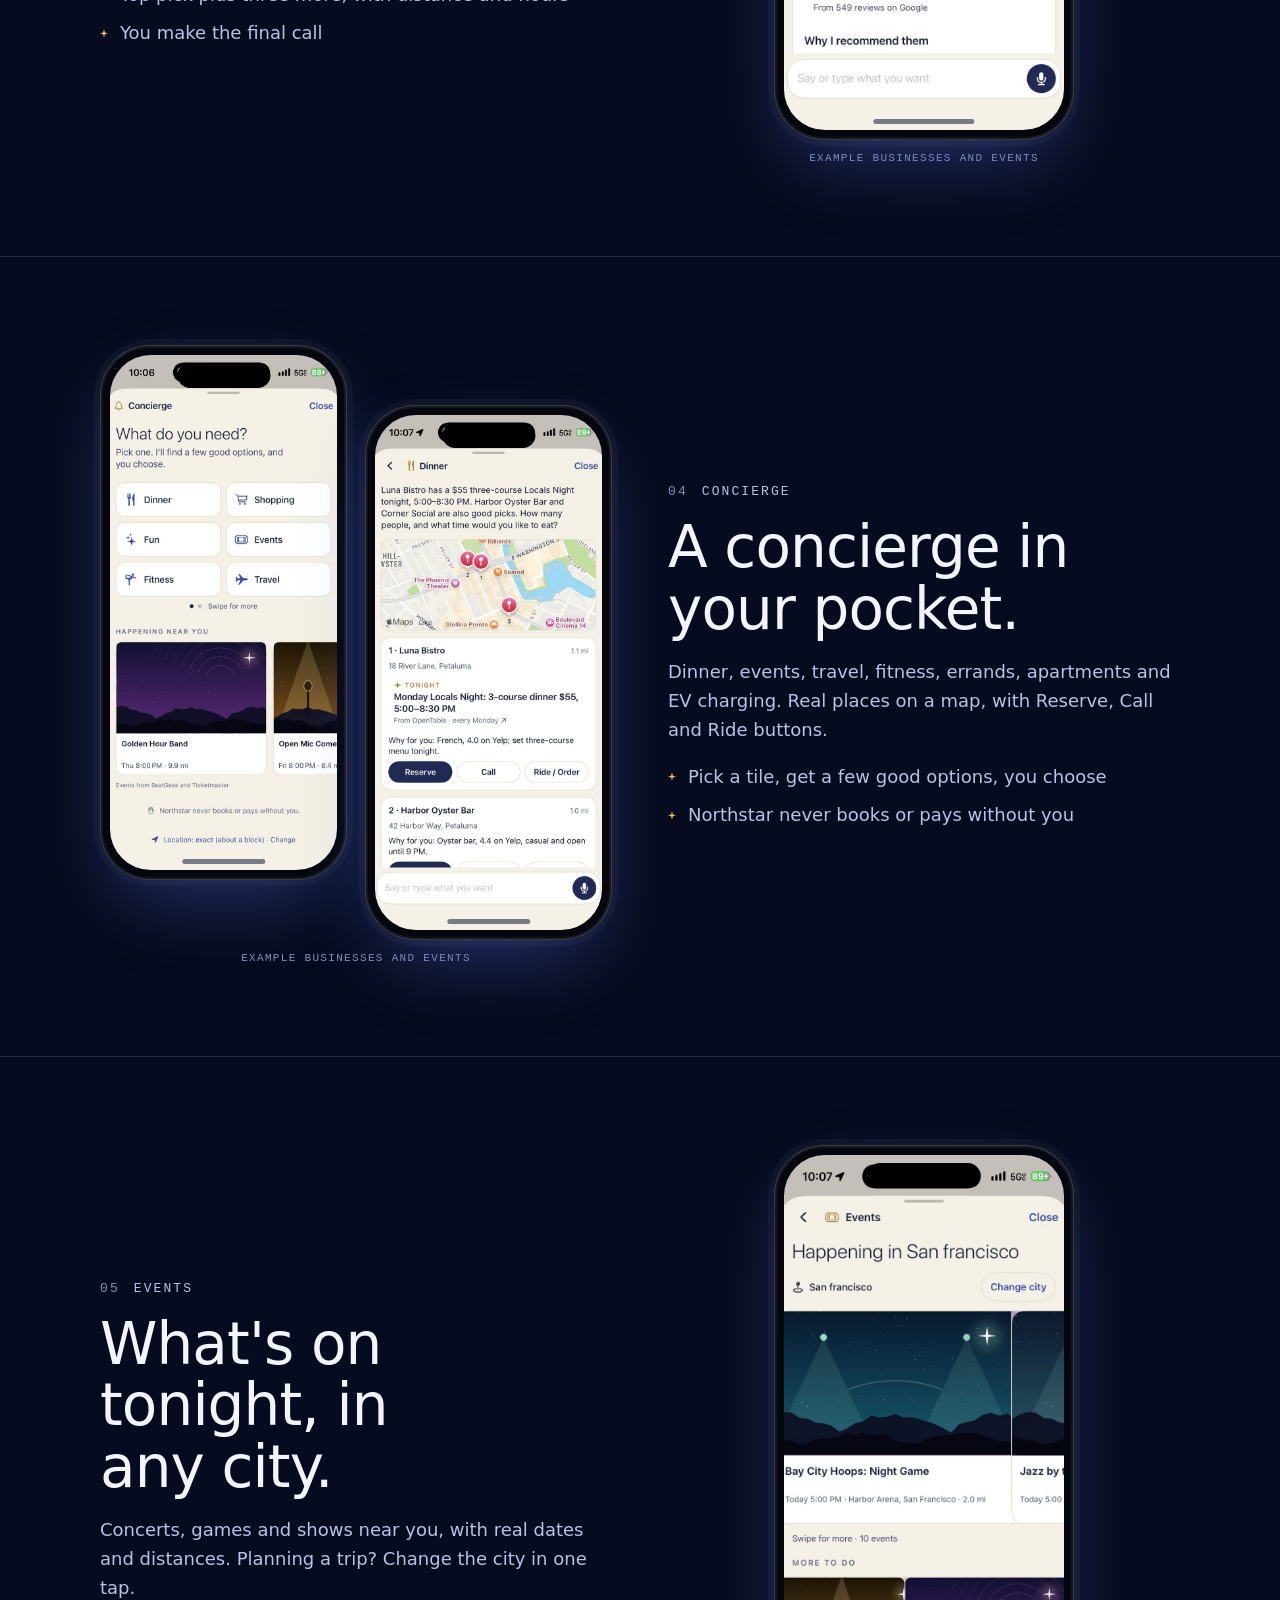
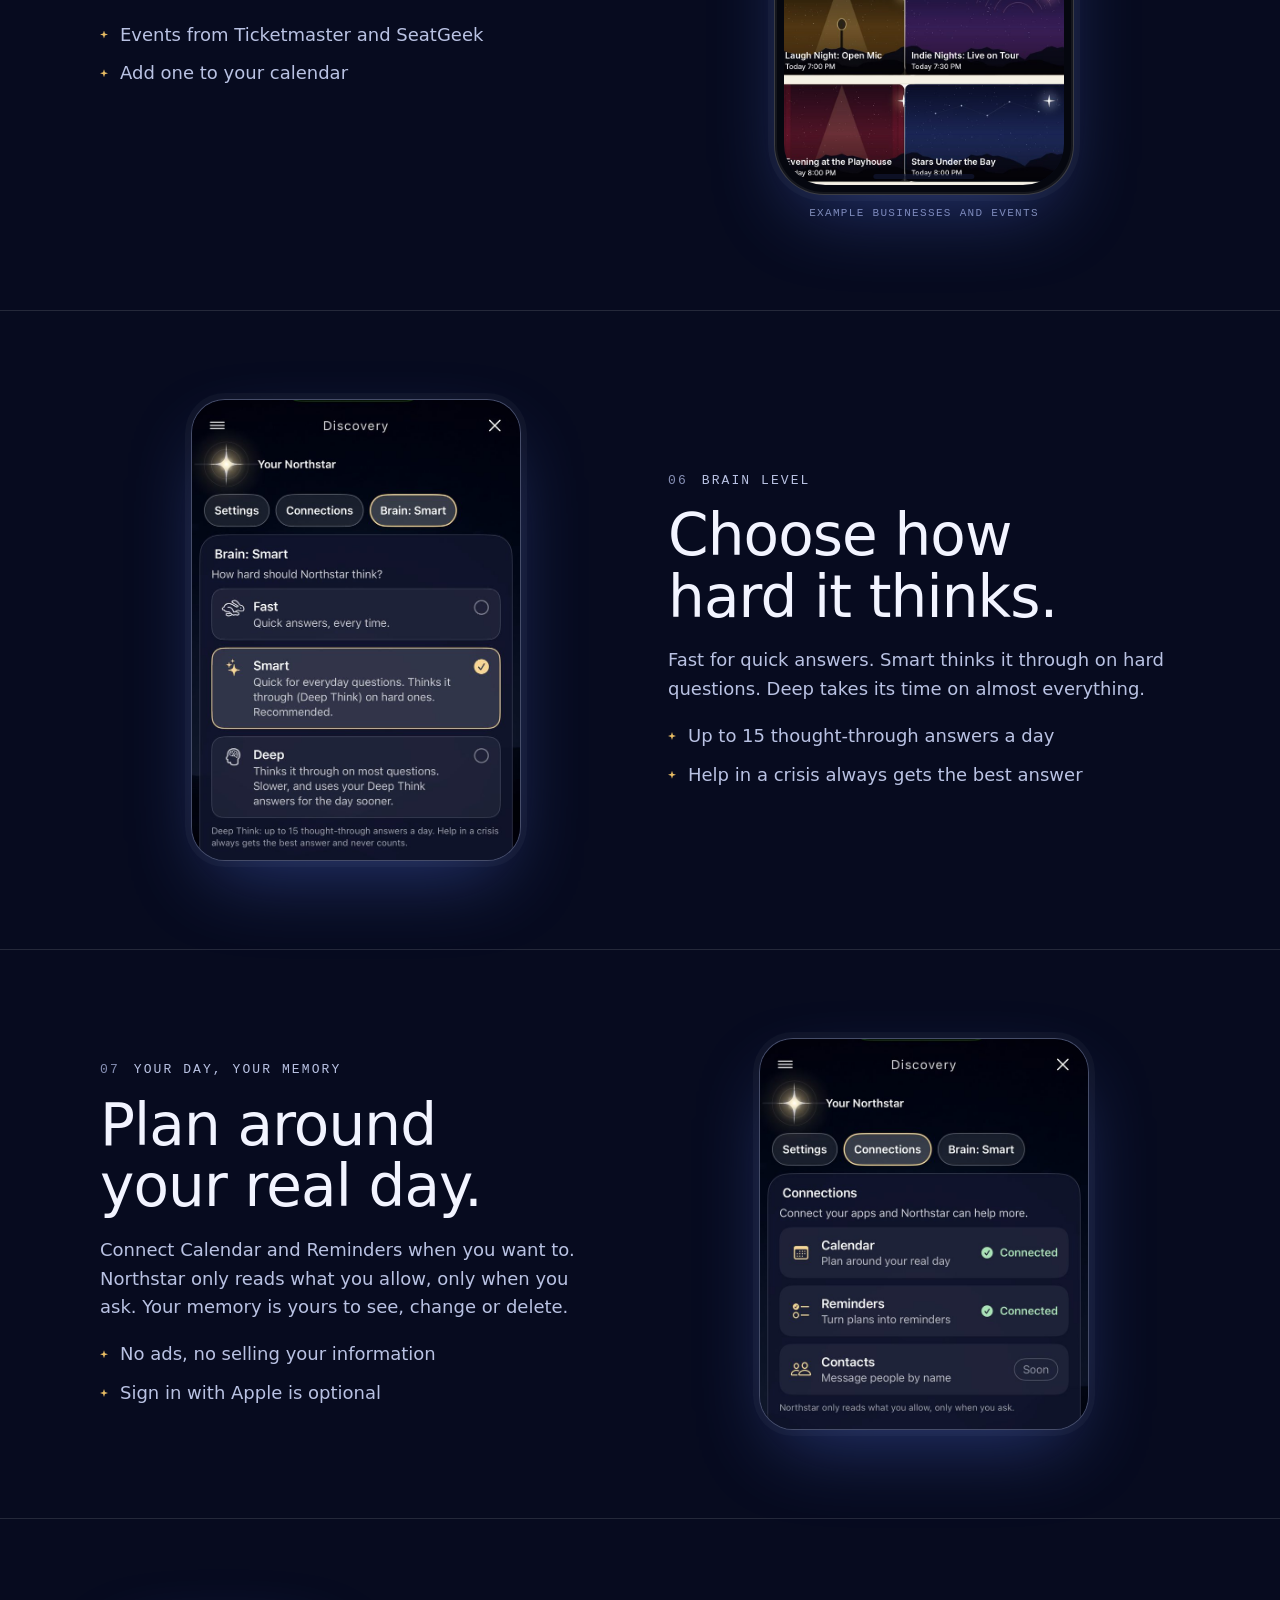
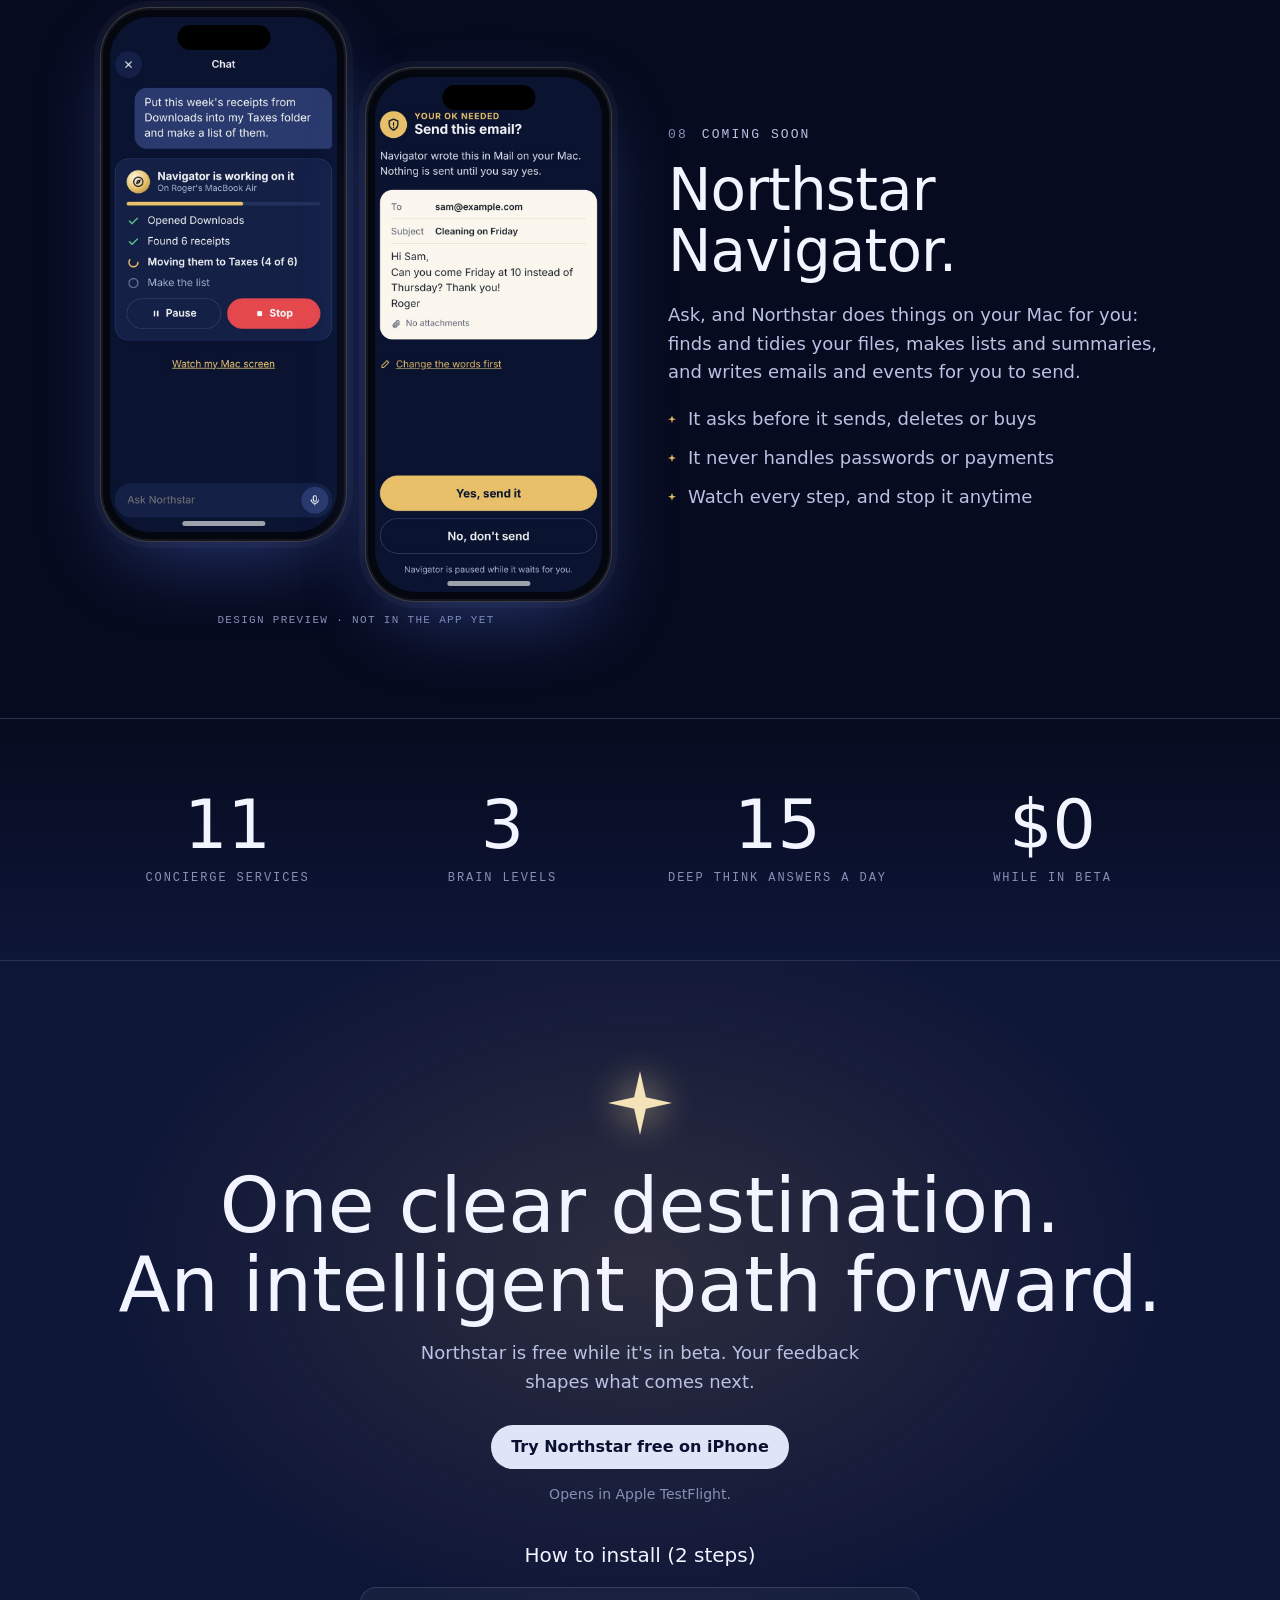
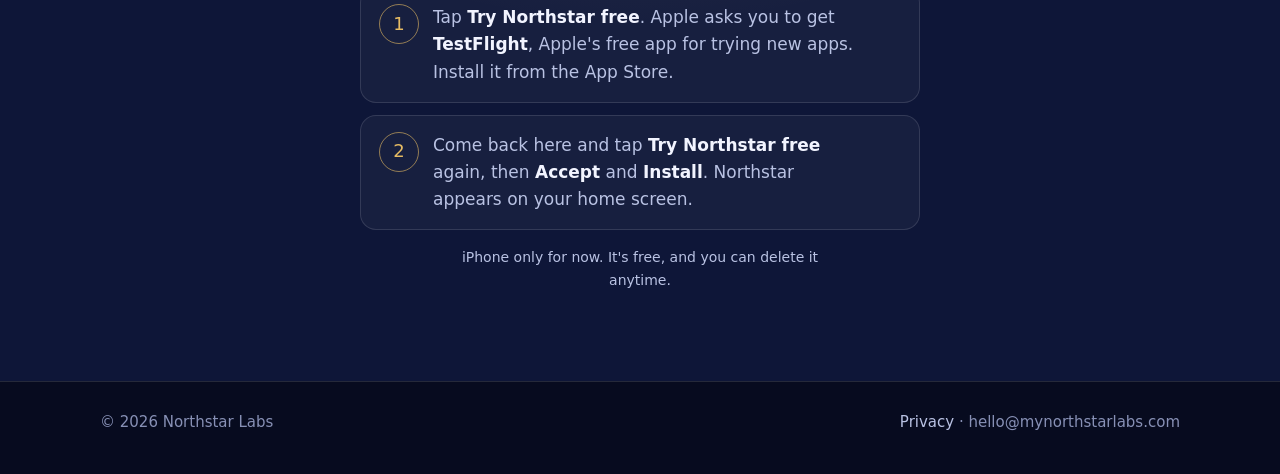
==== commit 9eca6df8: "Real phone frames; Discovery and Chat work on the site; Privacy update" ====
--- a/index.html
+++ b/index.html
@@ -93,6 +93,91 @@
 footer a{color:var(--soft);text-decoration:none}
 
 
+
+/* Real phones: every screen sits in the same iPhone frame (island, rounded glass, home bar) */
+.device{position:relative;margin:0;width:300px;max-width:100%;flex:none;align-self:flex-start;aspect-ratio:9/19.5;border-radius:50px;padding:9px;background:#05070f;border:1px solid rgba(255,255,255,.22);box-shadow:0 30px 80px -20px rgba(80,110,220,.45),0 0 0 6px rgba(255,255,255,.03),inset 0 0 0 2px rgba(255,255,255,.06)}
+.device .screen{position:relative;width:100%;height:100%;border-radius:41px;overflow:hidden;background:#0b1026;isolation:isolate}
+.device .screen>img{display:block;width:100%;height:100%;object-fit:cover;object-position:top}
+.device::before{content:"";position:absolute;z-index:8;top:17px;left:50%;transform:translateX(-50%);width:38%;height:25px;border-radius:14px;background:#000}
+.device::after{content:"";position:absolute;z-index:8;bottom:15px;left:50%;transform:translateX(-50%);width:34%;height:5px;border-radius:3px;background:rgba(255,255,255,.6)}
+.device.lightui::after{background:rgba(20,28,60,.55)}
+.shots.two{width:100%;max-width:520px}
+.shotcol{width:100%}
+.shots.two .device{width:250px;max-width:calc(50% - 9px)}
+.shots.two .device:last-child{margin-top:60px}
+.livenote{color:var(--gold)}
+
+/* status bar for the live screens */
+.ns-status{position:absolute;z-index:7;top:0;left:0;right:0;height:46px;display:flex;align-items:center;justify-content:space-between;padding:6px 24px 0 30px;font-size:14px;font-weight:600;letter-spacing:.01em}
+.ns-status svg{height:11px;width:auto;margin-left:5px}
+.ns-icons{display:flex;align-items:center}
+
+/* Discovery, live */
+.device .ns-d{color:#fff;background:radial-gradient(60% 40% at 50% 60%,rgba(90,110,190,.28),transparent 70%),linear-gradient(180deg,#0a0f22 0%,#131b38 55%,#0b1020 100%);font-family:var(--display)}
+.ns-d .sky{position:absolute;inset:0;background:radial-gradient(1px 1px at 18% 22%,rgba(255,255,255,.6),transparent),radial-gradient(1px 1px at 72% 16%,rgba(255,255,255,.5),transparent),radial-gradient(1.2px 1.2px at 86% 34%,rgba(255,255,255,.5),transparent),radial-gradient(1px 1px at 9% 40%,rgba(255,255,255,.4),transparent),radial-gradient(1px 1px at 55% 30%,rgba(255,255,255,.35),transparent)}
+.ns-d .hills{position:absolute;left:0;right:0;bottom:0;height:34%;width:100%}
+.ns-d-top{position:absolute;z-index:5;top:48px;left:0;right:0;display:flex;align-items:center;justify-content:center;height:40px}
+.ns-d-menu{position:absolute;left:14px;width:36px;height:36px;border-radius:50%;background:rgba(255,255,255,.12);border:1px solid rgba(255,255,255,.22);display:flex;align-items:center;justify-content:center}
+.ns-d-name{font-size:14px;font-weight:600;color:rgba(255,255,255,.62)}
+.ns-d-words{position:absolute;z-index:5;top:96px;left:16px;right:16px;text-align:center}
+.ns-d-title{font-size:19px;font-weight:400;line-height:1.25}
+.ns-d-said{font-size:12px;color:rgba(255,255,255,.62);margin-top:4px;line-height:1.35}
+.ns-star{position:absolute;z-index:3;left:50%;top:58%;width:30%;transform:translate(-50%,-50%);filter:drop-shadow(0 0 14px rgba(255,226,160,.85))}
+.ns-star.thinking{animation:nsPulse 1.1s ease-in-out infinite}
+@keyframes nsPulse{50%{transform:translate(-50%,-50%) scale(1.18);filter:drop-shadow(0 0 26px rgba(255,226,160,1))}}
+.ns-orbs{position:absolute;inset:0;z-index:4}
+.ns-orb{position:absolute;width:24%;aspect-ratio:1;transform:translate(-50%,-50%);border-radius:50%;padding:6px;display:flex;align-items:center;justify-content:center;text-align:center;font:600 11.5px/1.2 var(--display);color:#fff;text-shadow:0 1px 3px rgba(0,0,0,.6);background:radial-gradient(circle at 35% 28%,rgba(255,255,255,.5),rgba(200,208,235,.22) 46%,rgba(110,120,165,.3));border:1px solid rgba(255,255,255,.55);box-shadow:0 0 18px rgba(170,190,255,.25);cursor:pointer;animation:nsIn .5s ease both}
+.ns-orb:hover{border-color:#fff}
+.ns-orb:focus-visible{outline:2px solid var(--gold);outline-offset:3px}
+@keyframes nsIn{from{opacity:0;transform:translate(-50%,-50%) scale(.6)}}
+.ns-bar{position:absolute;z-index:6;left:10px;right:10px;bottom:28px;height:46px;display:flex;align-items:center;gap:2px;padding:0 4px 0 6px;border-radius:23px}
+.ns-d .ns-bar{background:rgba(0,0,0,.35);border:1px solid rgba(255,255,255,.22)}
+.ns-bar input{flex:1;min-width:0;height:44px;border:0;background:transparent;font:14px var(--display);outline:none;padding:0 4px}
+.ns-d .ns-bar input{color:#fff}
+.ns-d .ns-bar input::placeholder{color:rgba(255,255,255,.6)}
+.ns-ic{flex:none;width:28px;height:44px;display:flex;align-items:center;justify-content:center;background:none;border:0;padding:0;color:inherit;cursor:pointer}
+.ns-ic svg{width:18px;height:18px}
+.ns-send svg{width:26px;height:26px}
+.ns-bar.busy{opacity:.6;pointer-events:none}
+.ns-panel{position:absolute;z-index:7;left:8px;right:8px;bottom:82px;max-height:60%;overflow:auto;border-radius:22px;padding:12px 14px 14px;background:rgba(18,25,58,.96);border:1px solid rgba(255,255,255,.22);font-size:13px;line-height:1.45;opacity:0;transform:translateY(16px);transition:.25s}
+.ns-panel.open{opacity:1;transform:none}
+.ns-panel-head{display:flex;align-items:center;justify-content:space-between;font-weight:600;font-size:14px;margin-bottom:6px}
+.ns-panel-close{width:32px;height:32px;border-radius:50%;border:0;background:rgba(255,255,255,.12);color:#fff;cursor:pointer;font-size:16px}
+.ns-panel p,.ns-c p{margin:0 0 7px}
+.ns-panel ul,.ns-panel ol,.ns-c ul,.ns-c ol{margin:0 0 7px;padding-left:18px}
+.ns-panel li,.ns-c li{margin-bottom:3px}
+.ns-panel .h,.ns-c .h{font-weight:600}
+.ns-panel-cta{display:inline-flex;margin-top:6px;min-height:36px;align-items:center;padding:0 14px;border-radius:18px;background:var(--gold);color:#1a1405;font-weight:600;text-decoration:none}
+.ns-wait{opacity:.7;font-style:italic}
+
+/* Chat, live (Day look) */
+.device .ns-c{color:#1f2a52;background:#f5f0e6;font-family:var(--display)}
+.ns-c-top{position:absolute;z-index:5;top:50px;left:0;right:0;text-align:center;font-size:12.5px;letter-spacing:.24em;color:#3b4470}
+.ns-c-top b{color:#b8913c;font-weight:400;letter-spacing:0}
+.ns-chat-log{position:absolute;top:80px;bottom:84px;left:0;right:0;overflow:auto;padding:4px 14px 8px;display:flex;flex-direction:column;gap:10px;font-size:13.5px;line-height:1.45}
+.ns-chat-empty{position:absolute;left:0;right:0;top:46%;text-align:center;font-size:19px;font-weight:300;color:#3b4470}
+.ns-msg{max-width:88%}
+.ns-me{align-self:flex-end;background:#1f2a52;color:#fff;border-radius:18px 18px 6px 18px;padding:8px 12px}
+.ns-me.ns-quiet{opacity:.75}
+.ns-bot{align-self:flex-start}
+.ns-note{color:#6b5a2a}
+.ns-c .ns-bar{background:#fff;border:1px solid #e4dccb;box-shadow:0 6px 18px rgba(60,50,20,.08);bottom:26px}
+.ns-c .ns-bar input{color:#1f2a52}
+.ns-c .ns-bar input::placeholder{color:#a3a7b8}
+.ns-c .ns-send{width:36px}
+.ns-c .ns-send span{width:32px;height:32px;border-radius:50%;background:#1f2a52;color:#fff;display:flex;align-items:center;justify-content:center}
+.ns-c .ns-send svg{width:16px;height:16px}
+
+/* crisis help, the same words as the app */
+.ns-crisis{border-radius:16px;padding:12px;margin-bottom:8px;background:#fffaf0;color:#1f2a52;border:1px solid #e4dccb}
+.ns-crisis-k{font-size:10.5px;letter-spacing:.14em;text-transform:uppercase;font-weight:600;color:#6c7393;margin-bottom:4px}
+.ns-crisis-row{display:flex;gap:8px;margin:6px 0}
+.ns-crisis-b{flex:1;min-height:36px;display:flex;align-items:center;justify-content:center;border-radius:18px;background:#1f2a52;color:#fff;text-decoration:none;font-weight:600}
+.ns-crisis-911{display:block;font-weight:600;color:#1f2a52;min-height:30px}
+.ns-crisis-small{font-size:12px;color:#6c7393;margin:0}
+
+.device .screen p{color:inherit;max-width:none}
+.sr{position:absolute;width:1px;height:1px;overflow:hidden;clip:rect(0 0 0 0);white-space:nowrap}
 .install{scroll-margin-top:84px;max-width:560px;margin:34px auto 0;text-align:left;display:grid;gap:12px}
 .install h3{margin:0 0 4px;font-weight:500;font-size:20px;text-align:center}
 .step{display:grid;grid-template-columns:40px 1fr;gap:14px;align-items:start;background:rgba(255,255,255,.04);border:1px solid var(--line);border-radius:16px;padding:16px 18px}
@@ -138,9 +223,25 @@
     <div class="eyebrow">01<b>Discovery</b></div>
     <h2>Say it. See your ways forward.</h2>
     <p>Type or speak what's on your mind. A few clear paths appear around the star, and the answer opens right there, with no long chat to scroll through.</p>
-    <ul class="points"><li>"I have a toothache" → find a dentist, ease the pain, plan what to say</li><li>Talk it through in Chat only when you want to</li></ul>
-  </div>
-  <div class="shots"><figure class="phone"><img src="media/discovery.jpg" alt="Discovery screen: a glowing star with four suggestion bubbles for a toothache" width="720" height="1172"></figure></div>
+    <ul class="points"><li>"I have a toothache" → find a dentist, ease the pain, plan what to say</li><li>Talk it through in Chat only when you want to</li><li>Try it right here: type in the phone</li></ul>
+  </div>
+  <div class="shotcol"><div class="shots"><figure class="device" id="ns-discovery" aria-label="Discovery, live: type what's on your mind"><div class="screen ns-d">
+    <div class="ns-status"><span>9:41</span><span class="ns-icons"><svg viewBox="0 0 18 11" aria-hidden="true"><path fill="currentColor" d="M0 8h3v3H0zM5 6h3v5H5zM10 3h3v8h-3zM15 0h3v11h-3z"/></svg><svg viewBox="0 0 16 11" aria-hidden="true"><path fill="currentColor" d="M8 2.2c2.3 0 4.4.9 6 2.4l1.2-1.3C13.3 1.5 10.8.4 8 .4S2.7 1.5.8 3.3L2 4.6c1.6-1.5 3.7-2.4 6-2.4zm0 3.3c1.4 0 2.6.5 3.6 1.4l1.2-1.3C11.5 4.4 9.8 3.7 8 3.7S4.5 4.4 3.2 5.6l1.2 1.3c1-.9 2.2-1.4 3.6-1.4zM8 8.8a1.1 1.1 0 1 0 0 2.2 1.1 1.1 0 0 0 0-2.2z"/></svg><svg viewBox="0 0 26 12" aria-hidden="true"><rect x=".5" y=".5" width="22" height="11" rx="3" fill="none" stroke="currentColor" opacity=".45"/><rect x="2" y="2" width="17" height="8" rx="1.6" fill="currentColor"/><rect x="24" y="4" width="1.6" height="4" rx=".8" fill="currentColor" opacity=".45"/></svg></span></div>
+    <div class="sky"></div>
+    <svg class="hills" viewBox="0 0 300 200" preserveAspectRatio="none" aria-hidden="true"><path d="M0 80 C40 60 70 70 100 55 C140 35 170 70 210 60 C245 50 270 40 300 48 V200 H0Z" fill="#1a2240" opacity=".8"/><path d="M0 120 C50 95 90 115 140 100 C190 85 230 110 300 95 V200 H0Z" fill="#141a33"/><path d="M0 160 C60 140 120 158 180 145 C230 135 260 150 300 140 V200 H0Z" fill="#0d1226"/></svg>
+    <div class="ns-d-top"><span class="ns-d-menu" aria-hidden="true"><svg width="16" height="12" viewBox="0 0 16 12"><path d="M1 1h14M1 6h14M1 11h14" stroke="#fff" stroke-width="1.6" stroke-linecap="round"/></svg></span><span class="ns-d-name">Discovery</span></div>
+    <div class="ns-d-words" aria-live="polite"><div class="ns-d-title">A few ways forward</div><div class="ns-d-said">You said: "Tooth ache" · try your own below</div></div>
+    <svg class="ns-star" viewBox="0 0 100 100" aria-hidden="true"><defs><radialGradient id="nsg"><stop offset="0" stop-color="#fff"/><stop offset=".35" stop-color="#fff3d6"/><stop offset="1" stop-color="#ffe2a0" stop-opacity="0"/></radialGradient></defs><circle cx="50" cy="50" r="26" fill="url(#nsg)" opacity=".55"/><path d="M50 4 L55 45 L96 50 L55 55 L50 96 L45 55 L4 50 L45 45Z" fill="#fff8e6"/></svg>
+    <div class="ns-orbs"></div>
+    <div class="ns-panel" hidden><div class="ns-panel-head"><span></span><button class="ns-panel-close" type="button" aria-label="Close">✕</button></div><div class="ns-panel-body" aria-live="polite"></div></div>
+    <form class="ns-bar" autocomplete="off">
+      <span class="ns-ic" aria-hidden="true"><svg viewBox="0 0 24 24"><path fill="#fff" d="M12 2l2.2 7.8L22 12l-7.8 2.2L12 22l-2.2-7.8L2 12l7.8-2.2z"/></svg></span>
+      <span class="ns-ic" aria-hidden="true"><svg viewBox="0 0 24 24" fill="none" stroke="#fff" stroke-width="1.5"><path d="M6 16V11a6 6 0 0 1 12 0v5l1.5 2h-15zM10 20a2 2 0 0 0 4 0"/></svg></span>
+      <label class="sr" for="ns-d-in">What's on your mind?</label>
+      <input id="ns-d-in" placeholder="What's on your mind?" maxlength="300" enterkeyhint="send">
+      <button class="ns-ic ns-send" type="submit" aria-label="Send"><svg viewBox="0 0 24 24"><circle cx="12" cy="12" r="11" fill="#ffd68c"/><path d="M12 17V7M7.5 11.5 12 7l4.5 4.5" stroke="#1a1405" stroke-width="2" fill="none" stroke-linecap="round" stroke-linejoin="round"/></svg></button>
+    </form>
+  </div></figure></div><div class="note livenote">Live · try it · a few free tries a day · nothing is saved · Northstar can make mistakes</div></div>
 </div></section>
 
 <section class="feature gutter"><div class="wrap">
@@ -148,9 +249,21 @@
     <div class="eyebrow">02<b>Chat</b></div>
     <h2>Talk it through, when you want to.</h2>
     <p>Some things need more than a quick answer. Open Chat for real back-and-forth: think through a decision, plan something big, or just be heard.</p>
-    <ul class="points"><li>Listen, Copy and Share under every reply</li><li>Day or Night look, your choice</li></ul>
-  </div>
-  <div class="shots"><figure class="phone"><img src="media/chat.jpg" alt="Chat screen in the Day look: Northstar asks What's on your mind?" width="720" height="1390"></figure></div>
+    <ul class="points"><li>Listen, Copy and Share under every reply</li><li>Day or Night look, your choice</li><li>Try it right here: ask the phone anything</li></ul>
+  </div>
+  <div class="shotcol"><div class="shots"><figure class="device lightui" id="ns-chat" aria-label="Chat, live: ask Northstar anything"><div class="screen ns-c">
+    <div class="ns-status" style="color:#1f2a52"><span>9:41</span><span class="ns-icons"><svg viewBox="0 0 18 11" aria-hidden="true"><path fill="currentColor" d="M0 8h3v3H0zM5 6h3v5H5zM10 3h3v8h-3zM15 0h3v11h-3z"/></svg><svg viewBox="0 0 16 11" aria-hidden="true"><path fill="currentColor" d="M8 2.2c2.3 0 4.4.9 6 2.4l1.2-1.3C13.3 1.5 10.8.4 8 .4S2.7 1.5.8 3.3L2 4.6c1.6-1.5 3.7-2.4 6-2.4zm0 3.3c1.4 0 2.6.5 3.6 1.4l1.2-1.3C11.5 4.4 9.8 3.7 8 3.7S4.5 4.4 3.2 5.6l1.2 1.3c1-.9 2.2-1.4 3.6-1.4zM8 8.8a1.1 1.1 0 1 0 0 2.2 1.1 1.1 0 0 0 0-2.2z"/></svg><svg viewBox="0 0 26 12" aria-hidden="true"><rect x=".5" y=".5" width="22" height="11" rx="3" fill="none" stroke="currentColor" opacity=".45"/><rect x="2" y="2" width="17" height="8" rx="1.6" fill="currentColor"/><rect x="24" y="4" width="1.6" height="4" rx=".8" fill="currentColor" opacity=".45"/></svg></span></div>
+    <div class="ns-c-top"><b>✦</b> Northstar</div>
+    <div class="ns-chat-empty">What's on your mind?</div>
+    <div class="ns-chat-log" aria-live="polite"></div>
+    <form class="ns-bar" autocomplete="off">
+      <span class="ns-ic" aria-hidden="true"><svg viewBox="0 0 24 24"><path fill="#1f2a52" d="M12 2l2.2 7.8L22 12l-7.8 2.2L12 22l-2.2-7.8L2 12l7.8-2.2z"/></svg></span>
+      <span class="ns-ic" aria-hidden="true"><svg viewBox="0 0 24 24" fill="none" stroke="#1f2a52" stroke-width="1.5"><path d="M6 16V11a6 6 0 0 1 12 0v5l1.5 2h-15zM10 20a2 2 0 0 0 4 0"/></svg></span>
+      <label class="sr" for="ns-c-in">Ask Northstar</label>
+      <input id="ns-c-in" placeholder="Ask Northstar…" maxlength="500" enterkeyhint="send">
+      <button class="ns-ic ns-send" type="submit" aria-label="Send"><span><svg viewBox="0 0 24 24"><path d="M12 19V5M5.5 11.5 12 5l6.5 6.5" stroke="#fff" stroke-width="2.4" fill="none" stroke-linecap="round" stroke-linejoin="round"/></svg></span></button>
+    </form>
+  </div></figure></div><div class="note livenote">Live · try it · a few free tries a day · nothing is saved · Northstar can make mistakes</div></div>
 </div></section>
 
 <section class="feature gutter"><div class="wrap">
@@ -160,7 +273,7 @@
     <p>Need a plumber, a cleaner or an electrician? Northstar compares local businesses by their Google rating and how many people reviewed them, recommends one and tells you why.</p>
     <ul class="points"><li>Top pick plus three more, with distance and hours</li><li>You make the final call</li></ul>
   </div>
-  <div class="shotcol"><div class="shots"><figure class="phone"><img src="media/provider.jpg" alt="Northstar Recommends card: an example cleaning service, 4.8 out of 5" width="720" height="1292"></figure></div><div class="note">Example businesses and events</div></div>
+  <div class="shotcol"><div class="shots"><figure class="device lightui"><div class="screen"><img src="media/provider-full.jpg" alt="Northstar Recommends card: an example cleaning service, 4.8 out of 5" width="720" height="1564" loading="lazy"></div></figure></div><div class="note">Example businesses and events</div></div>
 </div></section>
 
 <section class="feature gutter"><div class="wrap">
@@ -170,7 +283,7 @@
     <p>Dinner, events, travel, fitness, errands, apartments and EV charging. Real places on a map, with Reserve, Call and Ride buttons.</p>
     <ul class="points"><li>Pick a tile, get a few good options, you choose</li><li>Northstar never books or pays without you</li></ul>
   </div>
-  <div class="shotcol"><div class="shots two"><figure class="phone"><img src="media/concierge.jpg" alt="Concierge screen with service tiles: Dinner, Shopping, Fun, Events, Fitness, Travel" width="720" height="1390"></figure><figure class="phone"><img src="media/dinner.jpg" alt="Dinner results with a map and Reserve, Call and Ride buttons" width="720" height="1292"></figure></div><div class="note">Example businesses and events</div></div>
+  <div class="shotcol"><div class="shots two"><figure class="device lightui"><div class="screen"><img src="media/concierge-full.jpg" alt="Concierge screen with service tiles: Dinner, Shopping, Fun, Events, Fitness, Travel" width="720" height="1564" loading="lazy"></div></figure><figure class="device lightui"><div class="screen"><img src="media/dinner-full.jpg" alt="Dinner results with a map and Reserve, Call and Ride buttons" width="720" height="1564" loading="lazy"></div></figure></div><div class="note">Example businesses and events</div></div>
 </div></section>
 
 <section class="feature gutter"><div class="wrap">
@@ -180,7 +293,7 @@
     <p>Concerts, games and shows near you, with real dates and distances. Planning a trip? Change the city in one tap.</p>
     <ul class="points"><li>Events from Ticketmaster and SeatGeek</li><li>Add one to your calendar</li></ul>
   </div>
-  <div class="shotcol"><div class="shots"><figure class="phone"><img src="media/events.jpg" alt="Events screen: Happening in San Francisco, with a Change city button" width="720" height="1478"></figure></div><div class="note">Example businesses and events</div></div>
+  <div class="shotcol"><div class="shots"><figure class="device lightui"><div class="screen"><img src="media/events-full.jpg" alt="Events screen: Happening in San Francisco, with a Change city button" width="720" height="1564" loading="lazy"></div></figure></div><div class="note">Example businesses and events</div></div>
 </div></section>
 
 <section class="feature gutter"><div class="wrap">
@@ -207,13 +320,13 @@
   <div class="text">
     <div class="eyebrow">08<b>Coming soon</b></div>
     <h2>Northstar Navigator.</h2>
-    <p>Ask, and Northstar does things on your Mac for you: sorts files, writes code, works in Xcode and GitHub, clicks and types.</p>
+    <p>Ask, and Northstar does things on your Mac for you: finds and tidies your files, makes lists and summaries, and writes emails and events for you to send.</p>
     <ul class="points"><li>It asks before it sends, deletes or buys</li><li>It never handles passwords or payments</li><li>Watch every step, and stop it anytime</li></ul>
   </div>
   <div class="shotcol">
     <div class="shots two">
-      <figure class="phone"><img src="media/navigator-working.jpg" alt="Navigator working on a task, with each step shown and a Stop button" width="720" height="1558" loading="lazy"></figure>
-      <figure class="phone"><img src="media/navigator-ok.jpg" alt="Navigator asking for your OK before sending an email" width="720" height="1558" loading="lazy"></figure>
+      <figure class="device"><div class="screen"><img src="media/navigator-working.jpg" alt="Navigator working on a task, with each step shown and a Stop button" width="720" height="1558" loading="lazy"></div></figure>
+      <figure class="device"><div class="screen"><img src="media/navigator-ok.jpg" alt="Navigator asking for your OK before sending an email" width="720" height="1558" loading="lazy"></div></figure>
     </div>
     <div class="note">Design preview · not in the app yet</div>
   </div>
@@ -244,4 +357,5 @@
   <span>© 2026 Northstar Labs</span>
   <span><a href="privacy.html">Privacy</a> · hello@mynorthstarlabs.com</span>
 </div></footer>
+<script src="try.js" defer></script>
 </body></html>
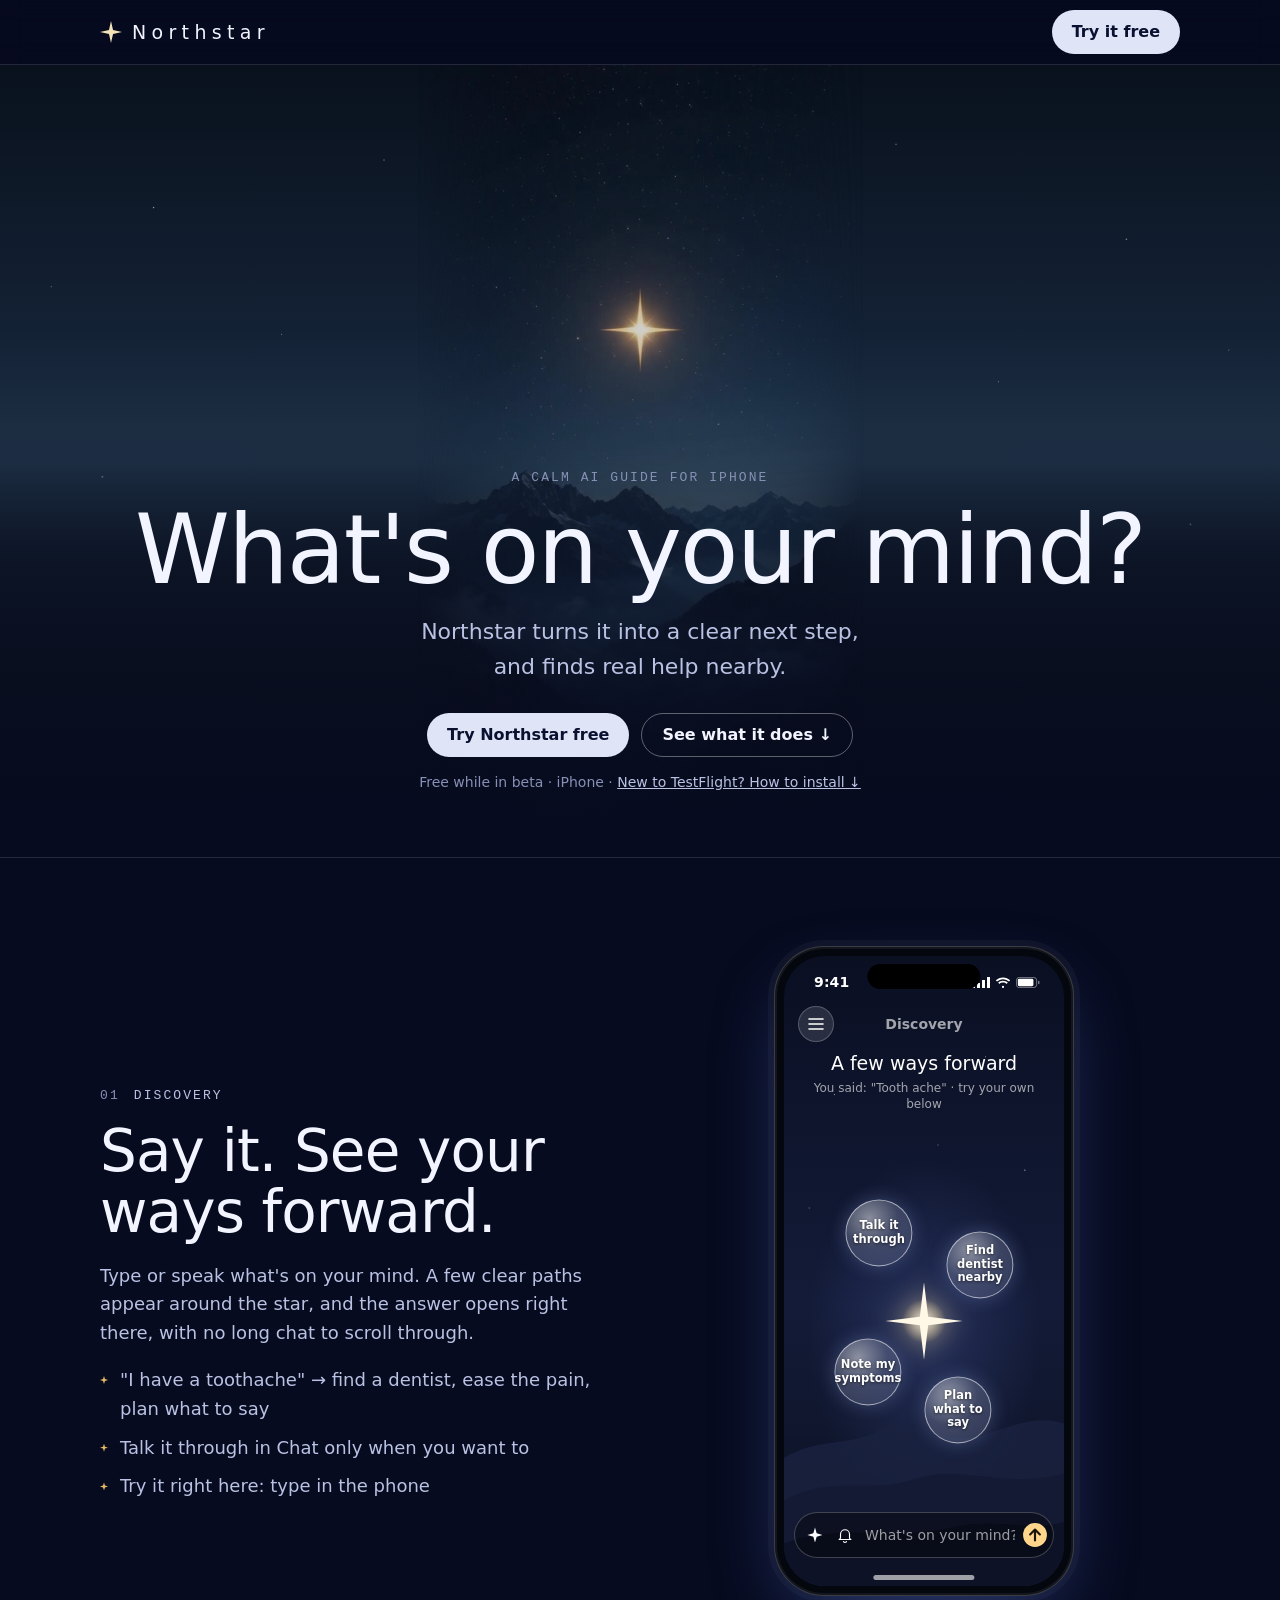
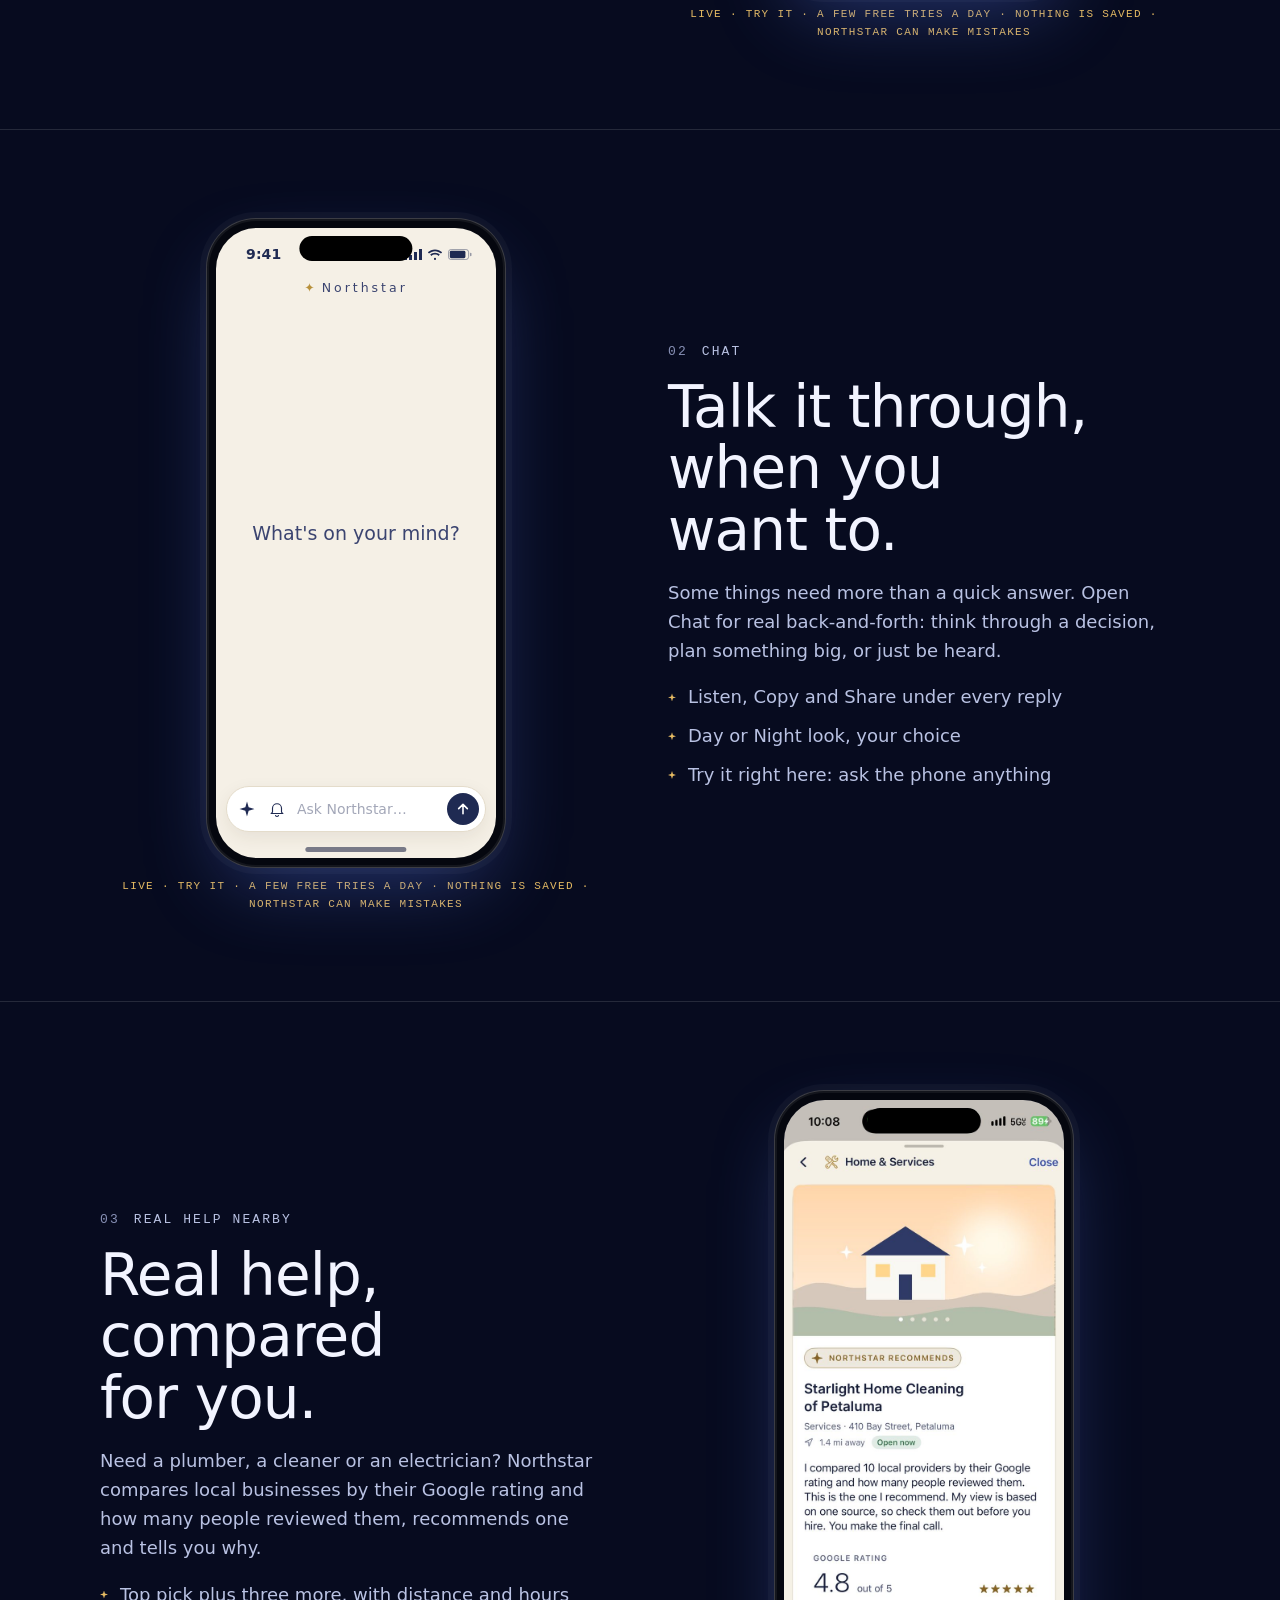
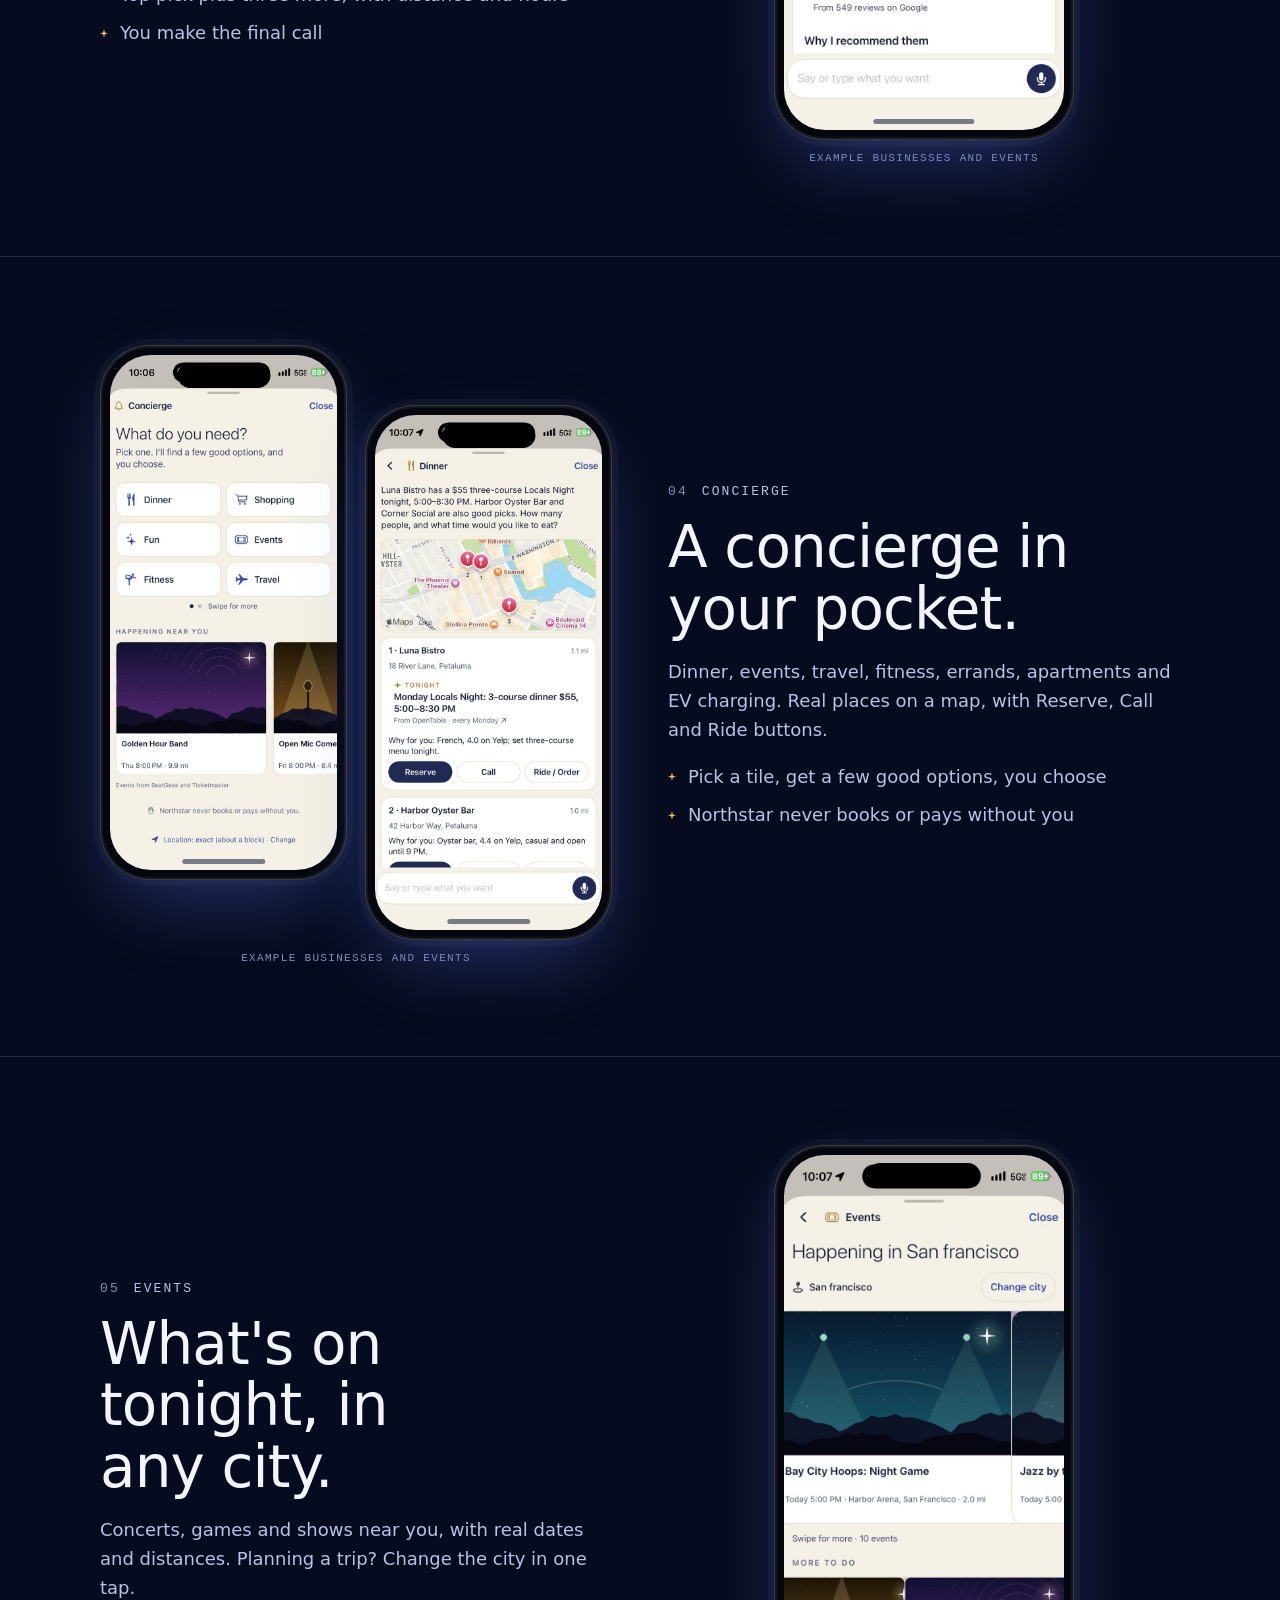
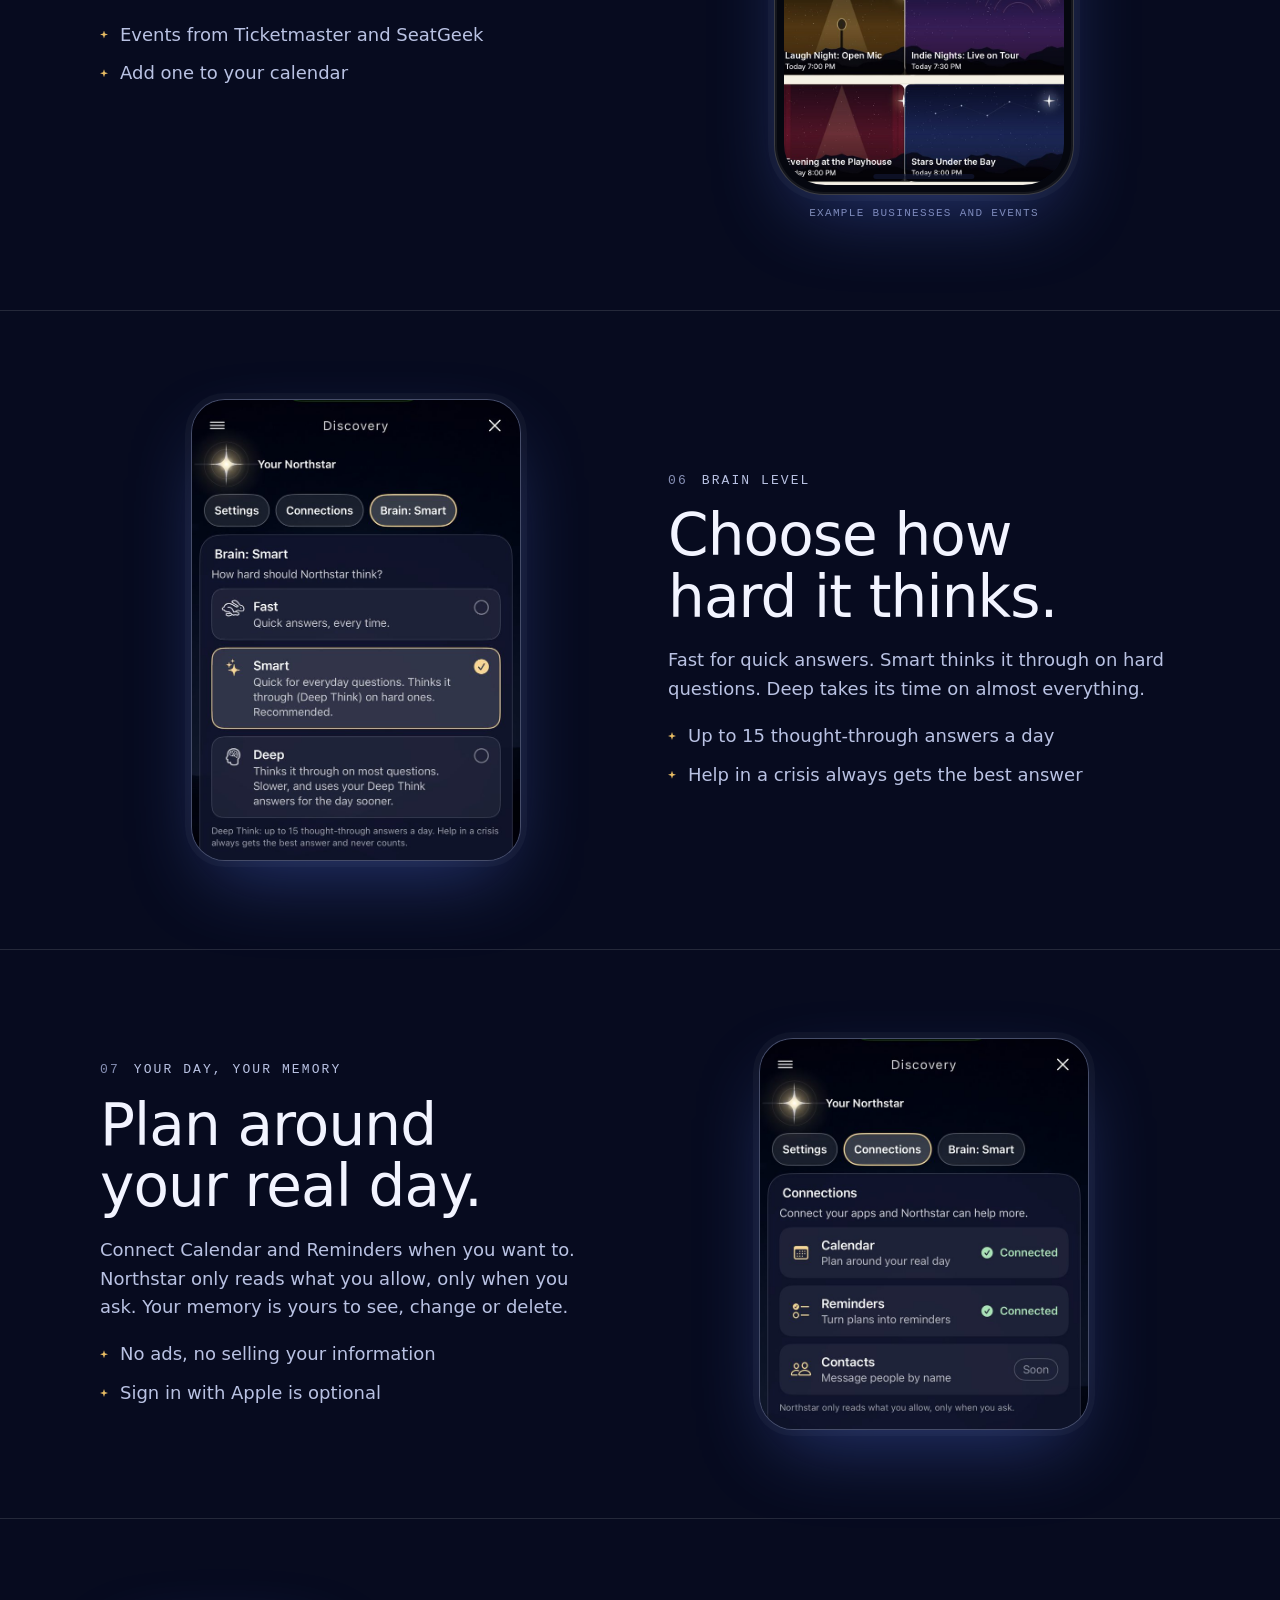
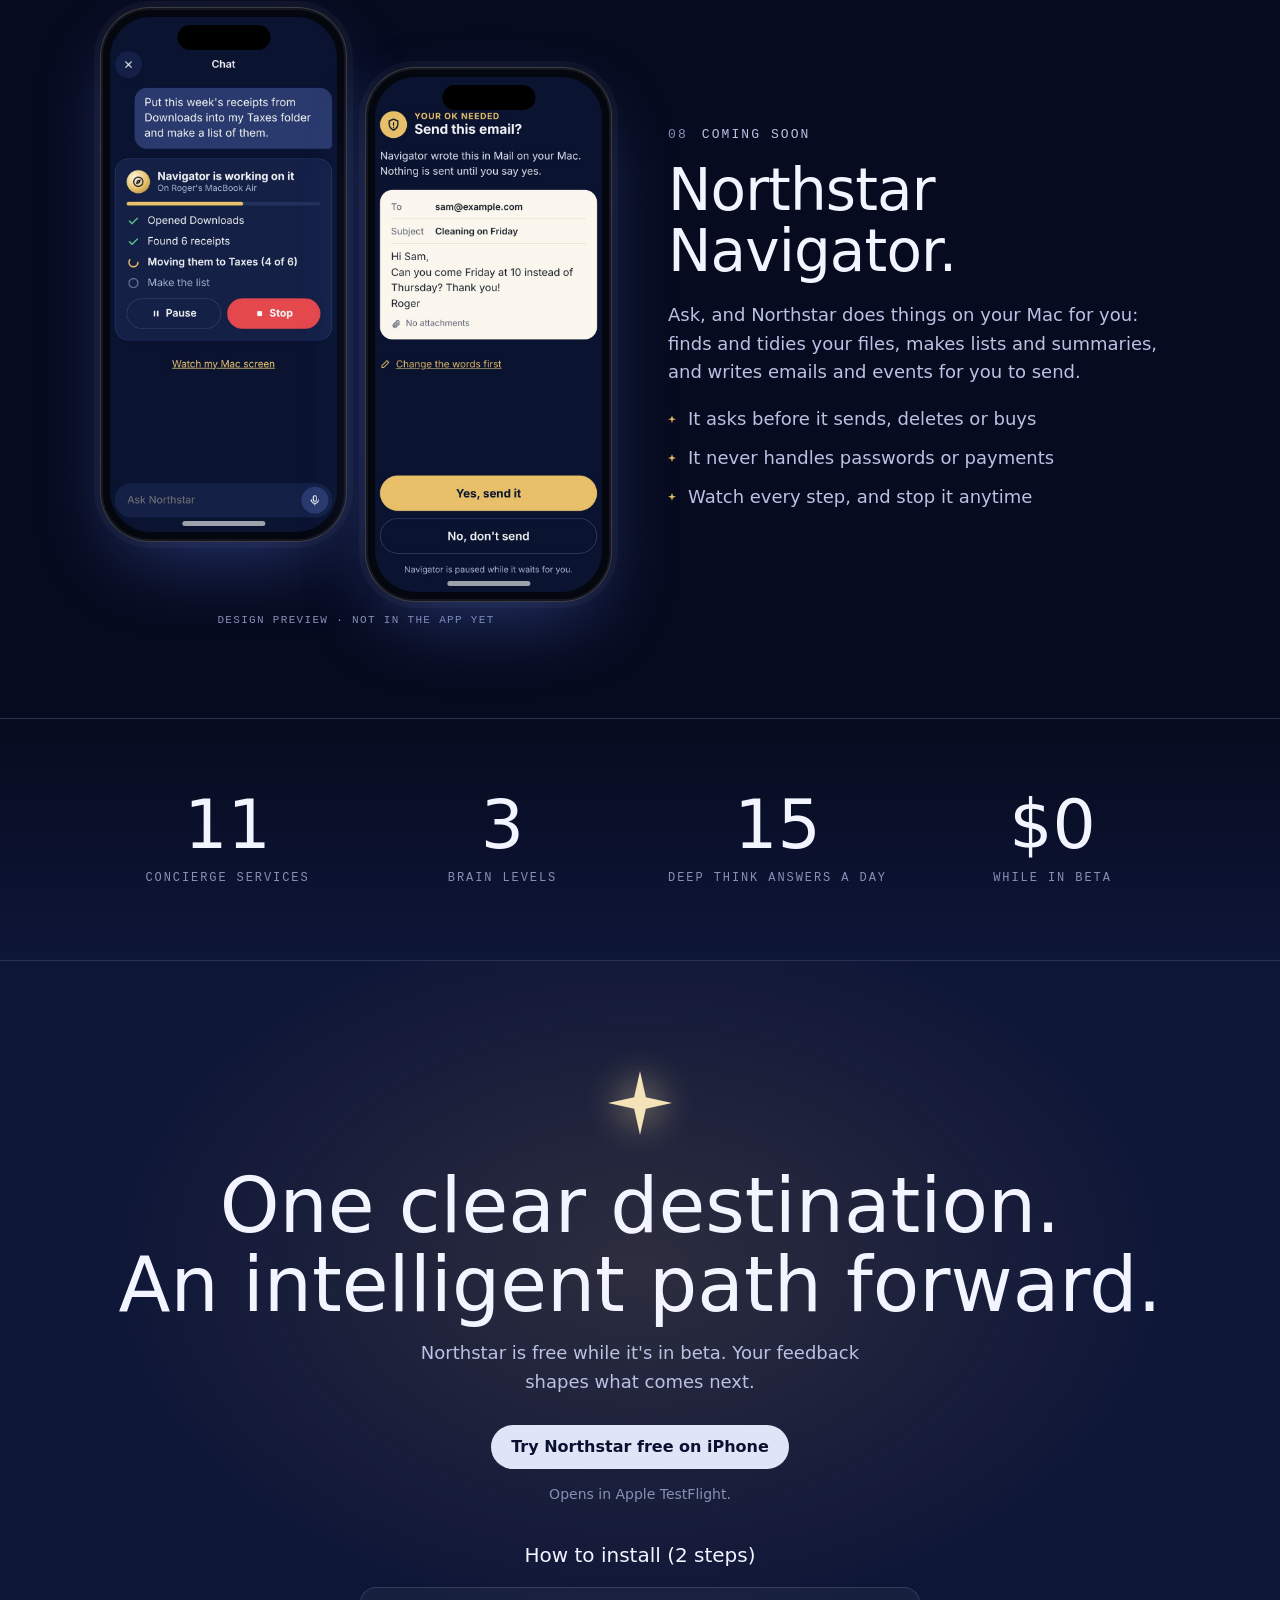
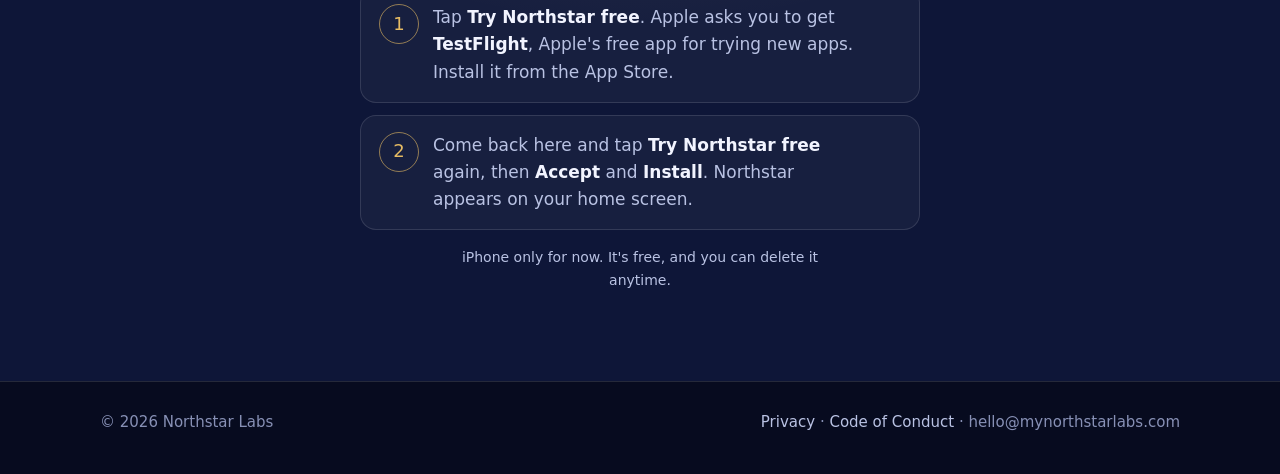
==== commit dca2d7c5: "Code of Conduct page; Privacy: Do Not Track" ====
--- a/index.html
+++ b/index.html
@@ -355,7 +355,7 @@
 
 <footer class="gutter"><div class="wrap">
   <span>© 2026 Northstar Labs</span>
-  <span><a href="privacy.html">Privacy</a> · hello@mynorthstarlabs.com</span>
+  <span><a href="privacy.html">Privacy</a> · <a href="conduct.html">Code of Conduct</a> · hello@mynorthstarlabs.com</span>
 </div></footer>
 <script src="try.js" defer></script>
 </body></html>
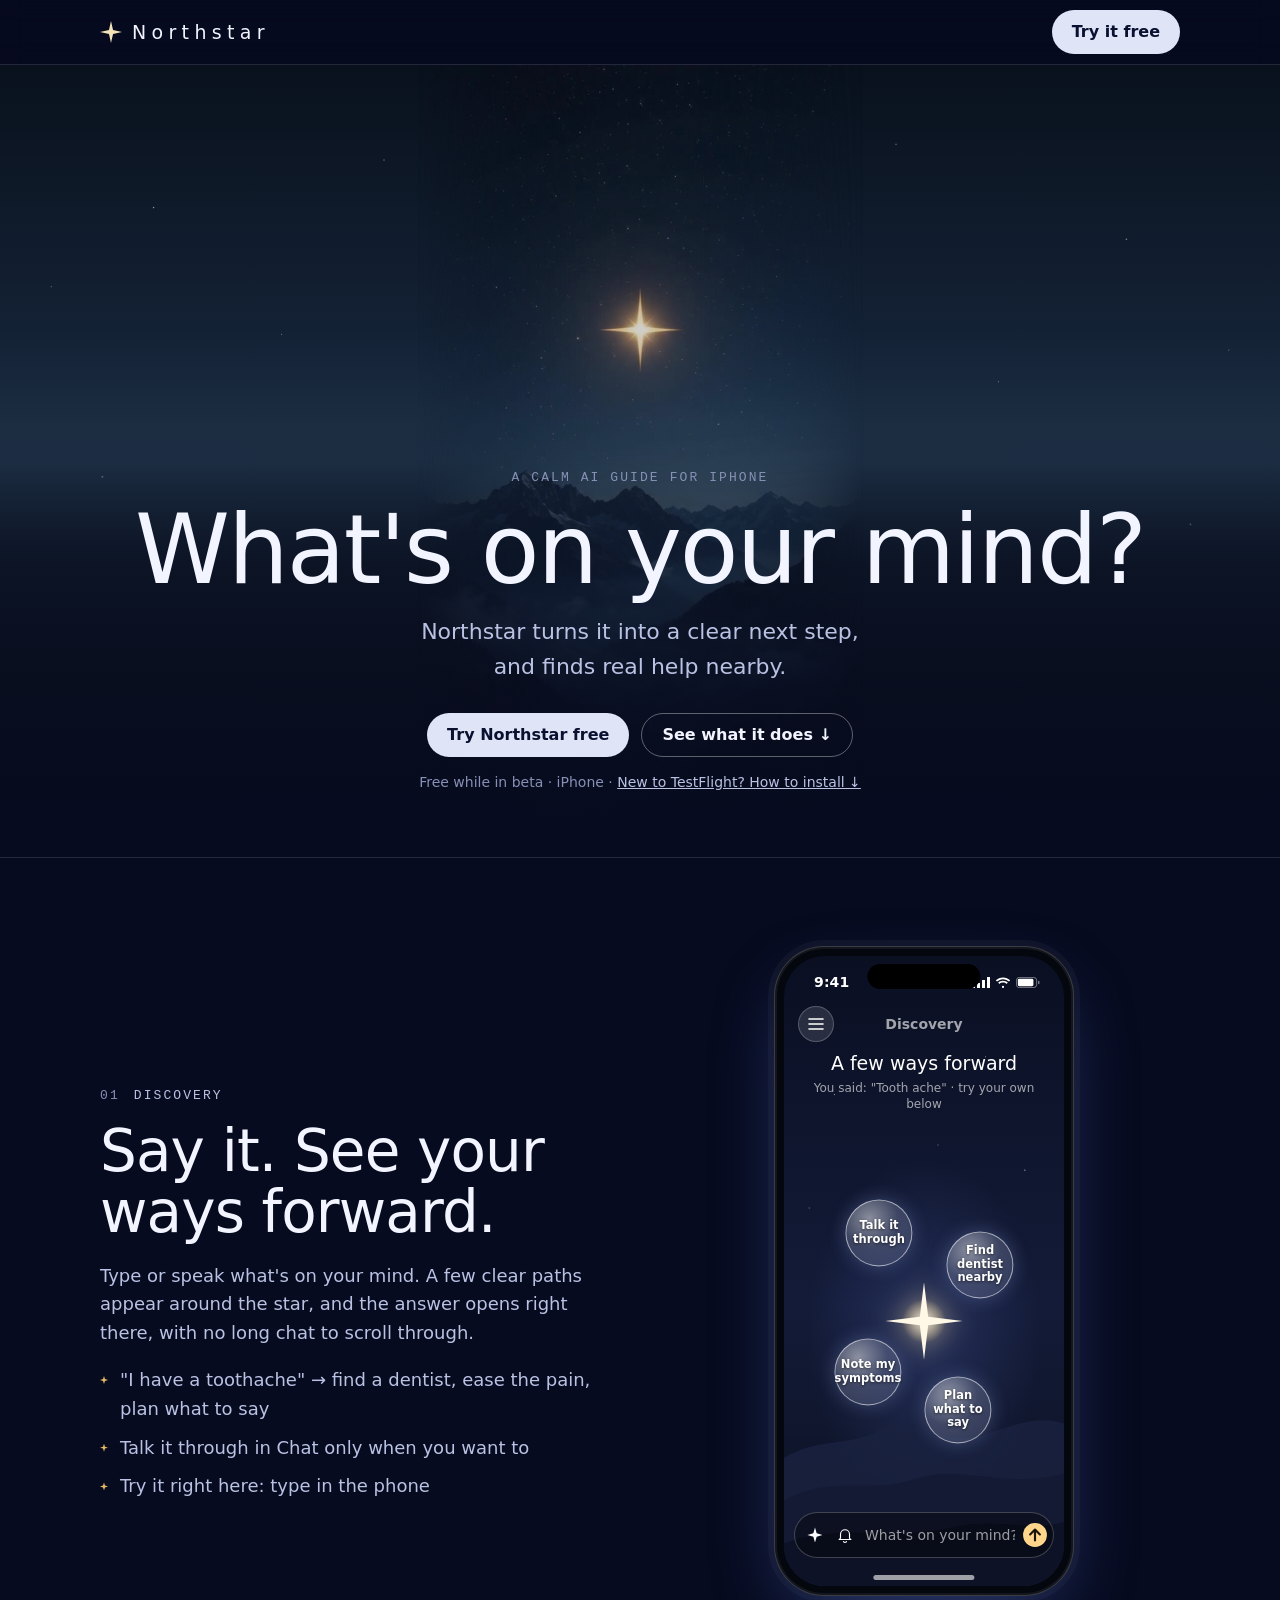
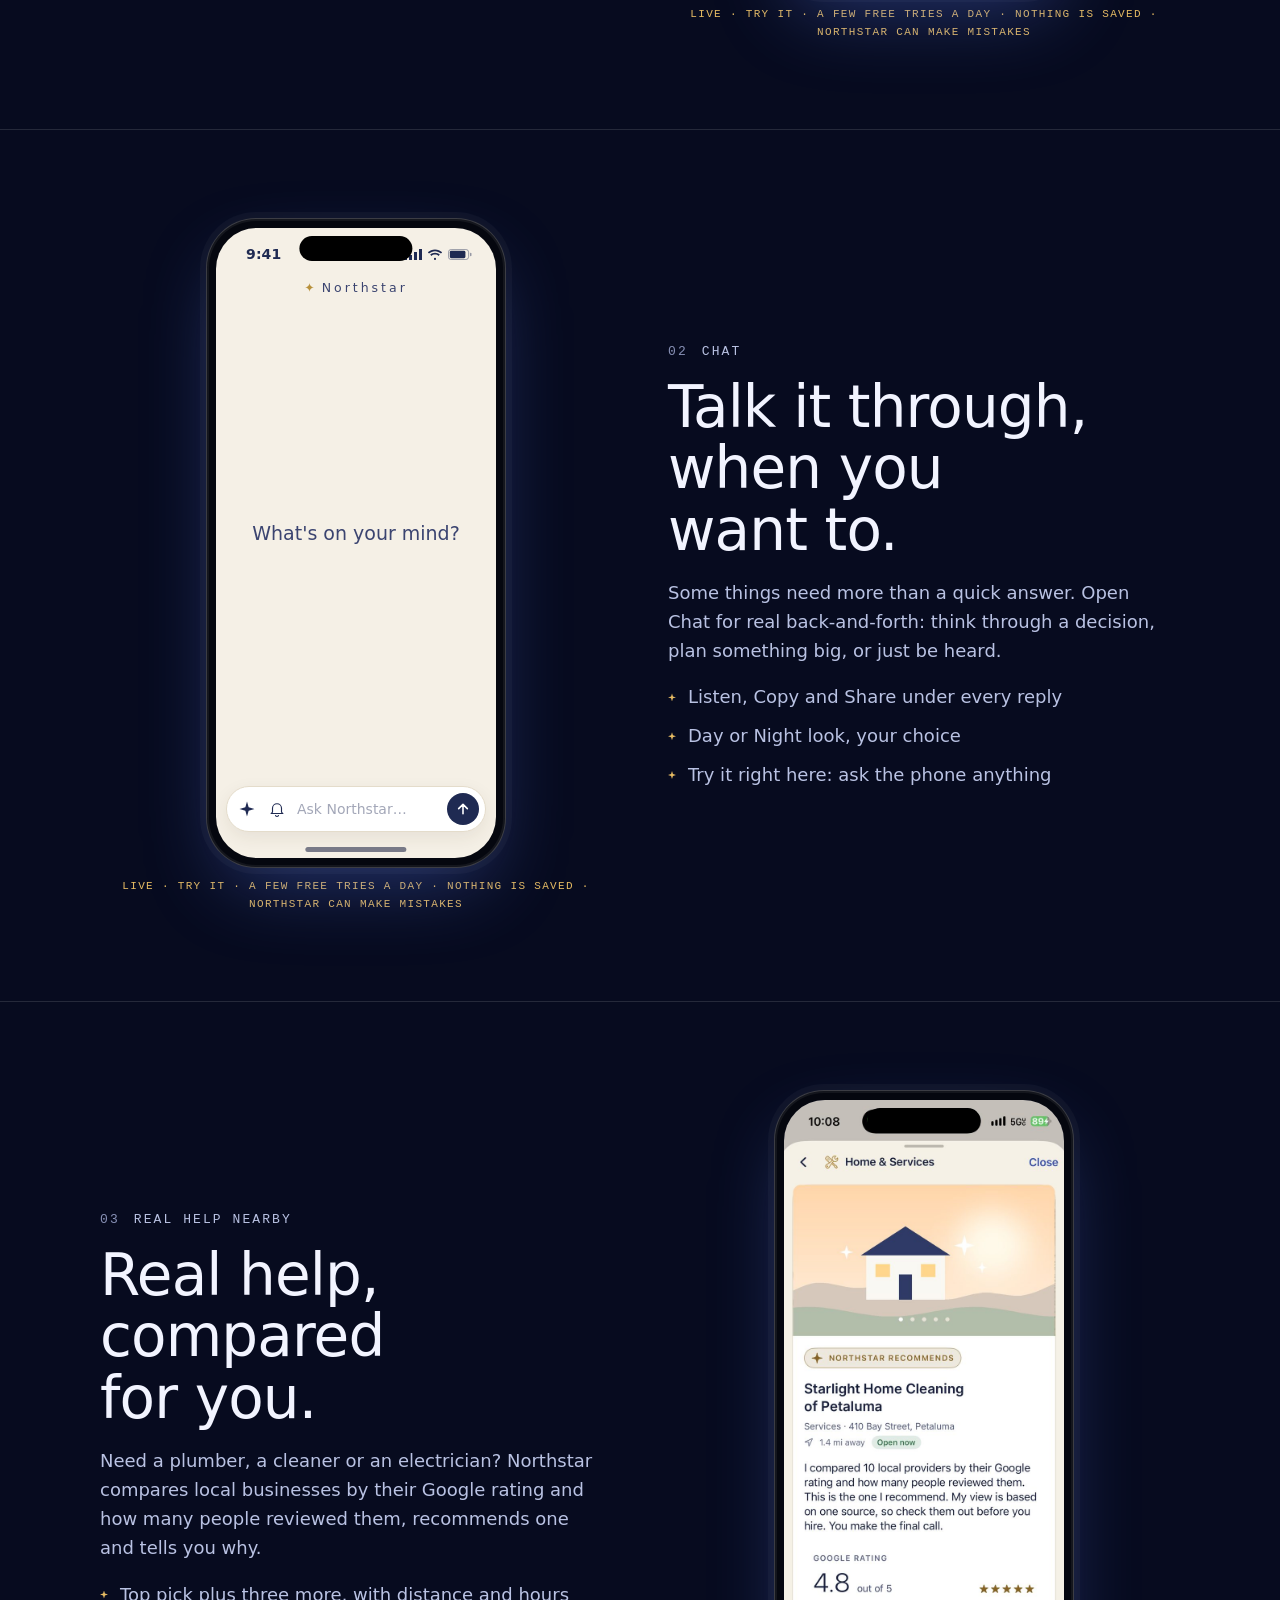
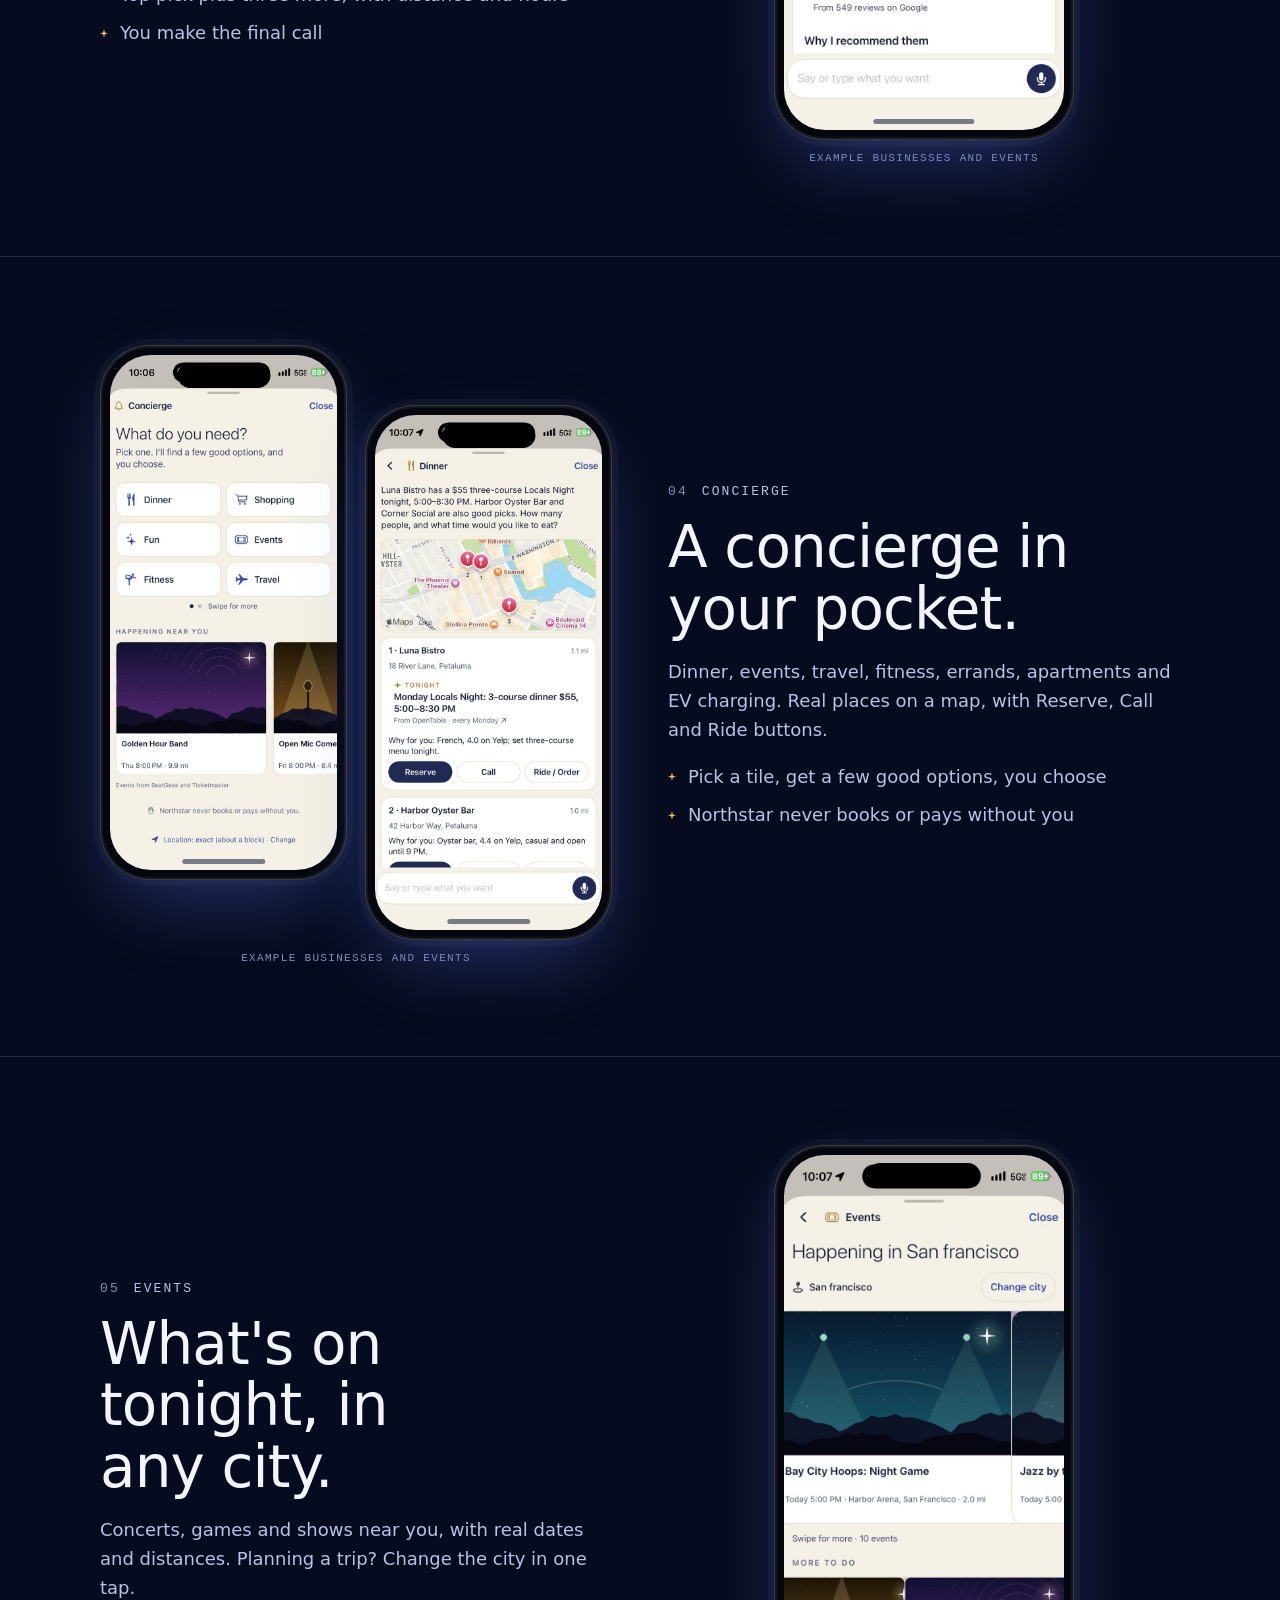
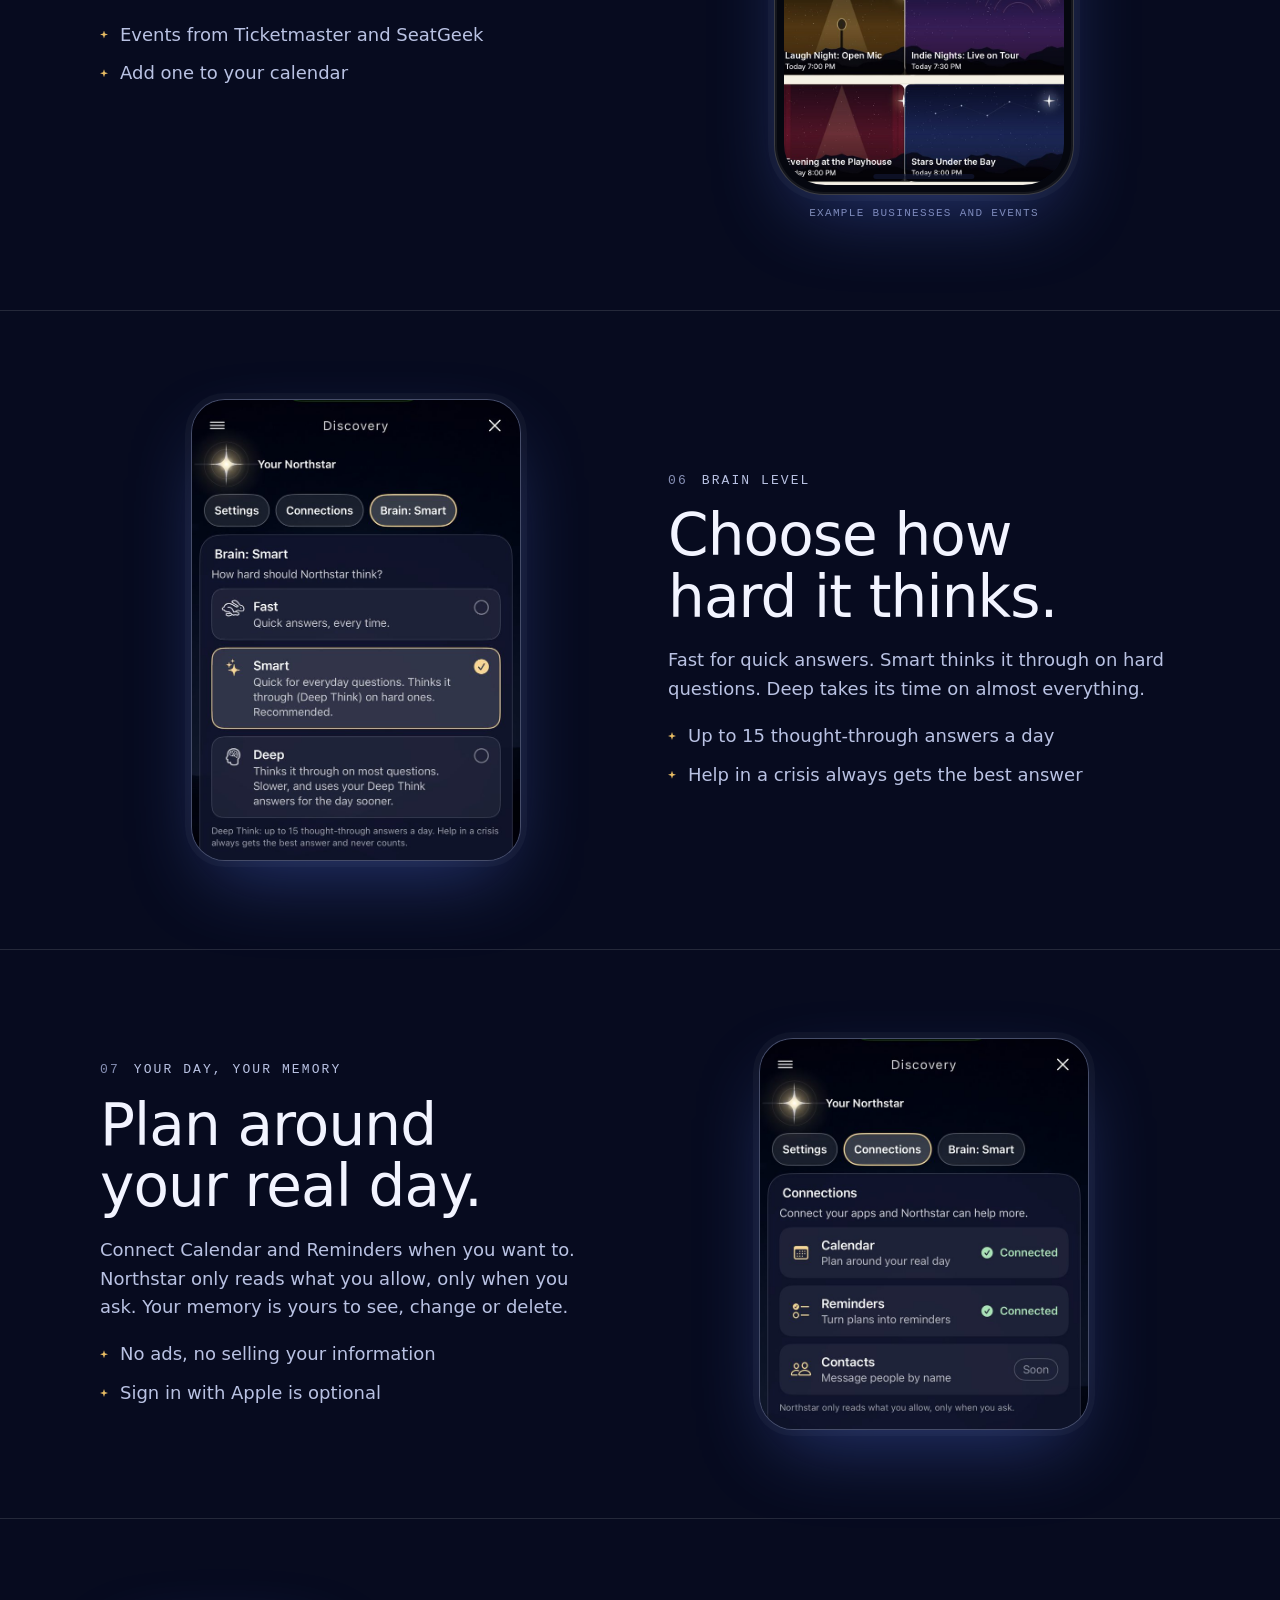
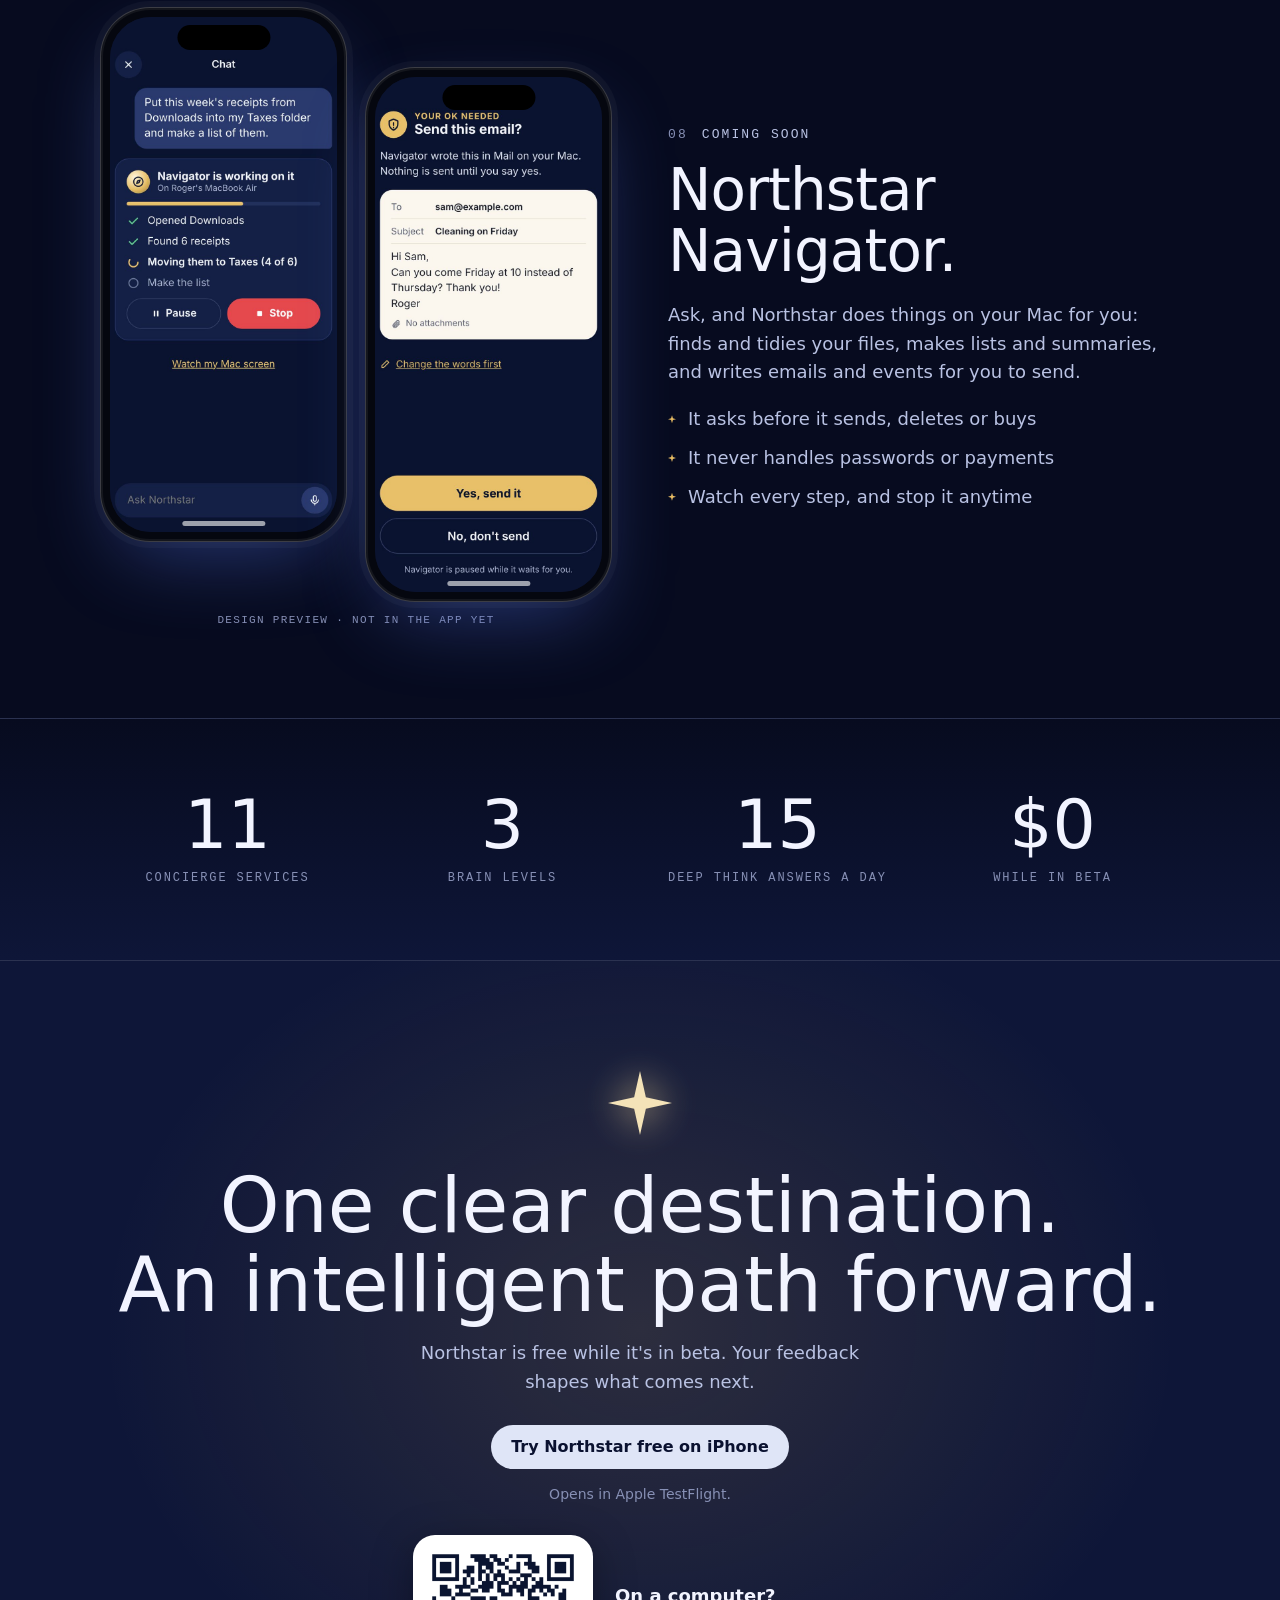
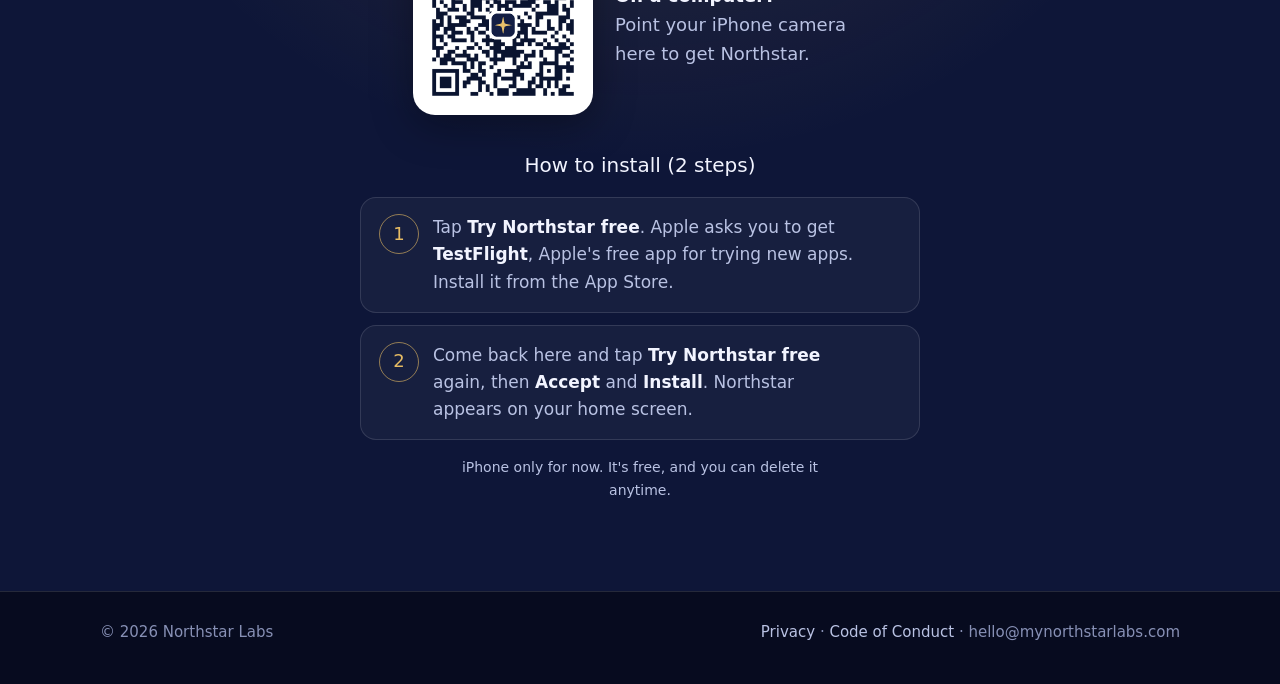
==== commit fade9e7c: "QR code in the Try Northstar section (computers only)" ====
--- a/index.html
+++ b/index.html
@@ -88,6 +88,11 @@
 .cta .star{width:64px;height:64px;filter:drop-shadow(0 0 18px rgba(255,226,160,.8))}
 .cta h2{font-weight:200;font-size:clamp(40px,9vw,76px);line-height:1.05;margin:22px 0 14px;text-wrap:balance}
 .cta p{color:var(--soft);margin:0 auto;max-width:40ch}
+.cta .scan{display:none;align-items:center;justify-content:center;gap:22px;margin:30px auto 6px;text-align:left}
+.cta .scan img{width:180px;height:180px;border-radius:22px;background:#fff;padding:8px;box-shadow:0 10px 40px rgba(0,0,0,.35)}
+.cta .scan p{margin:0;max-width:22ch;color:var(--soft)}
+.cta .scan strong{color:var(--ink,#f2f4fa)}
+@media (min-width:820px){.cta .scan{display:flex}}
 footer{padding-block:28px 40px;border-top:1px solid var(--line);color:var(--mute);font-size:15px}
 footer .wrap{display:flex;flex-wrap:wrap;gap:8px 22px;justify-content:space-between}
 footer a{color:var(--soft);text-decoration:none}
@@ -345,6 +350,10 @@
   <p>Northstar is free while it's in beta. Your feedback shapes what comes next.</p>
   <div class="actions"><a class="pill light" href="https://testflight.apple.com/join/TK7BRNar">Try Northstar free on iPhone</a></div>
   <div class="small">Opens in Apple TestFlight.</div>
+  <div class="scan">
+    <img src="media/qr-testflight.png" width="180" height="180" alt="QR code that opens Northstar in Apple TestFlight">
+    <p><strong>On a computer?</strong><br>Point your iPhone camera here to get Northstar.</p>
+  </div>
   <div class="install" id="install">
     <h3>How to install (2 steps)</h3>
     <div class="step"><b>1</b><p>Tap <strong>Try Northstar free</strong>. Apple asks you to get <strong>TestFlight</strong>, Apple's free app for trying new apps. Install it from the App Store.</p></div>
